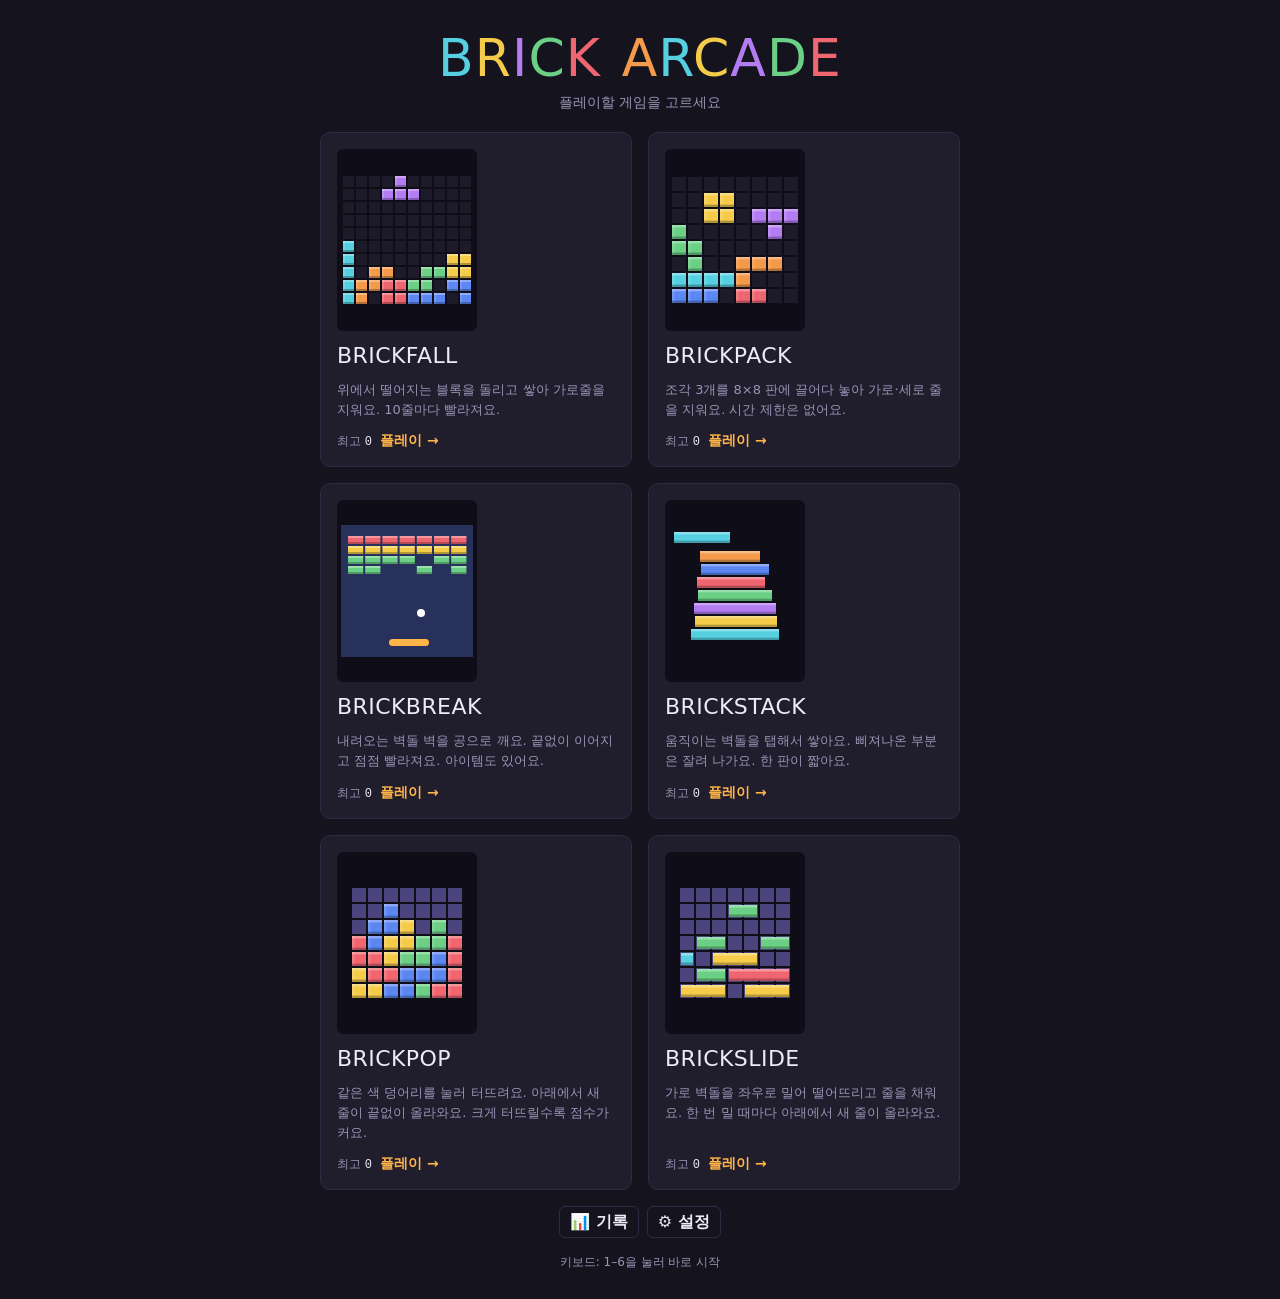
==== brick-arcade.html @ f3e22588 "Stats, record transfer, daily boards, block marks, how-to-play, resume for all games - Stats screen:" ====
<!doctype html>
<html lang="ko">
<head>
<meta charset="utf-8">
<meta name="viewport" content="width=device-width, initial-scale=1, viewport-fit=cover">
<meta name="theme-color" content="#15131e">
<title>Brick Arcade</title>
<style>
/* standalone base: what the artifact viewer used to provide */
:root{padding-top:env(safe-area-inset-top,0px);padding-bottom:env(safe-area-inset-bottom,0px)}
body{margin:0;font-size:14px;overscroll-behavior:none}
[hidden]{display:none!important}
</style>
<style>
/* Layout: an arcade cabinet with a title screen (two game cards) and one screen per game; single dark look on purpose */
:root{
  --bg:#15131e; --panel:#201d2d; --well:#0f0d17; --cell:#1d1a2a; --line:#302b44;
  --ink:#efeaf7; --muted:#9b93b5; --accent:#ffb547; --veil:rgba(15,13,23,.88);
  /* Brickpack only: a lighter dusk-violet set so the board reads clearly */
  --pack-bg:#4f4a82; --pack-well:#363162; --pack-cell:#4a437c; --pack-line:#6e67a8; --pack-muted:#d0cbea; --pack-veil:rgba(42,38,80,.9);
  /* Brickbreak & Brickstack: mid-tone blues so the play field never reads as black */
  --brk-bg:#3b4878; --brk-field:#27315c; --brk-line:#606da5; --brk-muted:#cfd5ef; --brk-veil:rgba(30,36,72,.9);
  --stk-bg:#3e4680; --stk-line:#6a72ad; --stk-muted:#d2d6ef; --stk-veil:rgba(34,38,76,.9);
  --display:"Bungee","Impact",system-ui,sans-serif;
  --body:"IBM Plex Sans KR","Apple SD Gothic Neo","Malgun Gothic",system-ui,sans-serif;
  --mono:"JetBrains Mono",ui-monospace,"Consolas",monospace;
  --ball:#ffffff; --is-light:0; --logo-shadow:none;
  color-scheme:dark;
}
/* Light skin: chosen in Settings (data-skin="light"), or "system" following the device / viewer theme */
:root[data-skin="light"],
:root[data-skin="system"][data-theme="light"]{
  --bg:#f2f0f7; --panel:#ffffff; --well:#e2deee; --cell:#d6d0e6; --line:#cdc6df;
  --ink:#211c31; --muted:#655d80; --accent:#d48806; --veil:rgba(242,240,247,.9);
  --pack-bg:#e7e3f6; --pack-well:#c8c1e4; --pack-cell:#ddd7f0; --pack-line:#b5acd6; --pack-muted:#554d74; --pack-veil:rgba(236,233,248,.92);
  --brk-bg:#dde5f6; --brk-field:#c2cfee; --brk-line:#a9b6dc; --brk-muted:#4a5680; --brk-veil:rgba(228,234,250,.92);
  --stk-bg:#dfe3f6; --stk-line:#b0b7de; --stk-muted:#4c537e; --stk-veil:rgba(230,233,250,.92);
  --ball:#2a2550; --is-light:1; --logo-shadow:0 1px 0 rgba(33,28,49,.35);
  color-scheme:light;
}
@media (prefers-color-scheme: light){
  :root[data-skin="system"]:not([data-theme="dark"]){
    --bg:#f2f0f7; --panel:#ffffff; --well:#e2deee; --cell:#d6d0e6; --line:#cdc6df;
    --ink:#211c31; --muted:#655d80; --accent:#d48806; --veil:rgba(242,240,247,.9);
    --pack-bg:#e7e3f6; --pack-well:#c8c1e4; --pack-cell:#ddd7f0; --pack-line:#b5acd6; --pack-muted:#554d74; --pack-veil:rgba(236,233,248,.92);
    --brk-bg:#dde5f6; --brk-field:#c2cfee; --brk-line:#a9b6dc; --brk-muted:#4a5680; --brk-veil:rgba(228,234,250,.92);
    --stk-bg:#dfe3f6; --stk-line:#b0b7de; --stk-muted:#4c537e; --stk-veil:rgba(230,233,250,.92);
    --ball:#2a2550; --is-light:1; --logo-shadow:0 1px 0 rgba(33,28,49,.35);
    color-scheme:light;
  }
}
html,body{height:100%}
body{background:var(--bg);color:var(--ink);font-family:var(--body);-webkit-tap-highlight-color:transparent}
.wrap{max-width:760px;margin:0 auto;padding-block:20px 28px;padding-left:max(16px,env(safe-area-inset-left,0px));padding-right:max(16px,env(safe-area-inset-right,0px))}
.screen{display:flex;flex-direction:column;align-items:center;gap:16px;width:100%}

/* logo */
.logo{margin:0;font-family:var(--display);font-weight:400;font-size:clamp(30px,8vw,52px);letter-spacing:.02em;line-height:1;text-align:center;text-wrap:balance}
.logo span:nth-child(7n+1){color:#56cfe1}.logo span:nth-child(7n+2){color:#f4cc4a}.logo span:nth-child(7n+3){color:#b47cf2}
.logo span:nth-child(7n+4){color:#6ccf86}.logo span:nth-child(7n+5){color:#ef6670}.logo span:nth-child(7n+6){color:#5c86f2}
.logo span:nth-child(7n){color:#f39b4a}
.logo .gap{display:inline-block;width:.4em}
.tag{margin:0;color:var(--muted);font-size:14px;text-align:center}

/* menu */
.menu-head{display:flex;flex-direction:column;gap:10px;padding-block:12px 4px}
.cards{display:grid;grid-template-columns:repeat(2,minmax(0,1fr));gap:16px;width:100%;max-width:640px}
.card{display:flex;flex-direction:column;gap:12px;text-align:left;background:var(--panel);border:1px solid var(--line);border-radius:10px;padding:16px;color:var(--ink);font:inherit;cursor:pointer;transition:transform .15s ease,border-color .15s ease}
.card:hover{border-color:var(--accent);transform:translateY(-3px)}
.card:focus-visible{outline:2px solid var(--accent);outline-offset:3px}
.card .art{display:flex;justify-content:center;align-items:center;background:var(--well);border-radius:6px;padding-block:16px;min-height:150px}
.card canvas{display:block;max-width:100%;height:auto}
.card h2{margin:0;font-family:var(--display);font-weight:400;font-size:22px;letter-spacing:.02em}
.card p{margin:0;color:var(--muted);font-size:13px;line-height:1.55}
.card .meta{display:flex;justify-content:space-between;align-items:baseline;gap:8px;margin-top:auto;font-size:12px;color:var(--muted)}
.card .meta b{font-family:var(--mono);font-weight:500;color:var(--ink);font-variant-numeric:tabular-nums}
.card .play{color:var(--accent);font-weight:600;font-size:14px}
.menu-foot{color:var(--muted);font-size:12px;margin:0}

/* game screens */
.bar{display:flex;align-items:center;justify-content:space-between;gap:12px;width:100%;max-width:640px}
.back{font:600 14px var(--body);color:var(--ink);background:transparent;border:1px solid var(--line);border-radius:6px;padding:8px 12px;cursor:pointer}
.back:hover{border-color:var(--muted)}
.gname{font-family:var(--display);font-size:18px;letter-spacing:.03em}
.back:focus-visible,.btn:focus-visible,.pad button:focus-visible{outline:2px solid var(--ink);outline-offset:2px}

.game{display:grid;grid-template-columns:120px auto 120px;grid-template-areas:"hold well side";gap:16px;align-items:start}
.hold{grid-area:hold;display:flex;flex-direction:column;gap:12px}
.well{grid-area:well;position:relative}
.side{grid-area:side;display:flex;flex-direction:column;gap:12px}
.panel{background:var(--panel);border:1px solid var(--line);border-radius:6px;padding:10px;display:flex;flex-direction:column;gap:8px}
.label{font-size:11px;font-weight:600;letter-spacing:.12em;text-transform:uppercase;color:var(--muted)}
.mini{display:block;width:100%;height:auto}
.stat{display:flex;flex-direction:column;gap:2px}
.stat b{font-family:var(--mono);font-weight:500;font-size:20px;font-variant-numeric:tabular-nums;color:var(--ink)}
.stat.score b{color:var(--accent)}
.keys{font-size:12px;color:var(--muted);display:grid;grid-template-columns:auto 1fr;gap:4px 8px;margin:0}
.keys dt{font-family:var(--mono);color:var(--ink);font-size:11px}
.keys dd{margin:0}

#board{display:block;width:min(calc(72vh / 2),320px);aspect-ratio:1/2;height:auto;background:var(--well);border:2px solid var(--line);border-radius:4px}
.overlay{position:absolute;inset:2px;display:flex;flex-direction:column;align-items:center;justify-content:center;gap:12px;text-align:center;background:var(--veil);border-radius:6px;padding:16px}
.overlay h2{margin:0;font-family:var(--display);font-weight:400;font-size:26px;color:var(--ink)}
.overlay p{margin:0;color:var(--muted);font-size:13px;line-height:1.5}
.overlay .big{font-family:var(--mono);font-size:28px;color:var(--accent)}
.overlay .row{display:flex;gap:8px;flex-wrap:wrap;justify-content:center}
.btn{font:600 15px var(--body);color:#1b1608;background:var(--accent);border:0;border-radius:6px;padding:10px 22px;cursor:pointer}
.btn.ghost{background:transparent;color:var(--ink);border:1px solid var(--line)}

.pad{display:none;grid-template-columns:repeat(4,1fr);gap:8px;width:100%;max-width:420px;touch-action:none;user-select:none;-webkit-user-select:none}
.pad button{font:600 15px var(--body);color:var(--ink);background:var(--panel);border:1px solid var(--line);border-radius:8px;height:54px;cursor:pointer;touch-action:none}
.pad button.go{background:var(--accent);color:#1b1608;border-color:transparent}
.pad button:active{filter:brightness(1.35)}

/* brickpack */
body.pack,body.pop,body.sld{--bg:var(--pack-bg);--line:var(--pack-line);--muted:var(--pack-muted);--veil:var(--pack-veil)}
.pstats{display:flex;gap:28px;justify-content:center;align-items:flex-end}
.pstats .stat{align-items:center}
.combo{font-family:var(--display);font-size:15px;color:var(--accent);min-width:7ch;text-align:center}
.pwell{position:relative}
#packCv{display:block;width:min(100%,420px,calc((100vh - 190px) * 360 / 510));aspect-ratio:360/510;height:auto;touch-action:none;user-select:none;-webkit-user-select:none;cursor:grab}
.hint{margin:0;color:var(--muted);font-size:12px;text-align:center}

/* brickbreak & brickstack */
body.brk{--bg:var(--brk-bg);--line:var(--brk-line);--muted:var(--brk-muted);--veil:var(--brk-veil)}
body.stk{--bg:var(--stk-bg);--line:var(--stk-line);--muted:var(--stk-muted);--veil:var(--stk-veil)}
.hud{display:flex;gap:24px;justify-content:center;align-items:flex-end;flex-wrap:wrap}
.hud .stat{align-items:center}
.hud .lives{color:#ef6670;letter-spacing:.1em}
.field{position:relative}
#brkCv,#stkCv{display:block;width:min(100%,400px,calc((100vh - 190px) * 360 / 540));aspect-ratio:360/540;height:auto;border-radius:8px;touch-action:none;user-select:none;-webkit-user-select:none}
#brkCv{cursor:none}
#stkCv{cursor:pointer}

/* brickpop & brickslide */
#popCv{display:block;width:min(100%,420px,calc((100vh - 220px) * 360 / 440));aspect-ratio:360/440;height:auto;touch-action:none;user-select:none;-webkit-user-select:none;cursor:pointer}
#sldCv{display:block;width:min(100%,400px,calc((100vh - 200px) * 360 / 480));aspect-ratio:360/480;height:auto;touch-action:none;user-select:none;-webkit-user-select:none;cursor:grab}
.preview{font-family:var(--mono);font-size:14px;color:var(--accent);min-width:9ch;text-align:center}
.tools{display:flex;gap:8px;justify-content:center}

/* settings */
.logo{text-shadow:var(--logo-shadow)}
.bar-r{display:flex;align-items:center;gap:10px}
.gear{font:600 16px var(--body);line-height:1;color:var(--ink);background:transparent;border:1px solid var(--line);border-radius:6px;padding:7px 10px;cursor:pointer}
.gear:hover{border-color:var(--muted)}
.gear:focus-visible{outline:2px solid var(--ink);outline-offset:2px}
.menu-tools{display:flex;justify-content:center}
.sheet{position:fixed;inset:0;z-index:50;display:flex;align-items:center;justify-content:center;background:var(--veil);padding-block:max(16px,env(safe-area-inset-top,0px)) max(16px,env(safe-area-inset-bottom,0px));padding-left:max(16px,env(safe-area-inset-left,0px));padding-right:max(16px,env(safe-area-inset-right,0px))}
.sheet-card{background:var(--panel);color:var(--ink);border:1px solid var(--line);border-radius:12px;padding:20px;width:min(100%,360px);display:flex;flex-direction:column;gap:18px;box-shadow:0 12px 40px rgba(0,0,0,.25)}
.sheet-card h2{margin:0;font-family:var(--display);font-weight:400;font-size:22px}
.seg{border:0;margin:0;padding:0;min-width:0}
.seg legend{padding:0;margin-bottom:8px}
.seg-row{display:grid;grid-template-columns:repeat(3,1fr);gap:6px}
.seg label{position:relative;display:block}
.seg input{position:absolute;inset:0;opacity:0;margin:0;cursor:pointer}
.seg span{display:block;text-align:center;padding:10px 0;border:1px solid var(--line);border-radius:8px;font-weight:600;font-size:14px}
.seg input:checked+span{background:var(--accent);color:#1b1608;border-color:transparent}
.seg input:focus-visible+span{outline:2px solid var(--ink);outline-offset:2px}
.vol{display:flex;flex-direction:column;gap:8px}
.vol-row{display:flex;gap:12px;align-items:center}
.vol-row input{flex:1;min-width:0;accent-color:var(--accent)}
.vol-row b{font-family:var(--mono);font-weight:500;min-width:3ch;text-align:right;font-variant-numeric:tabular-nums}
.note{margin:0;color:var(--muted);font-size:12px}
.seg.two .seg-row{grid-template-columns:repeat(2,1fr)}
.sheet-card{max-height:100%;overflow:auto}
.bar-r{gap:6px}
.menu-tools{gap:8px}
.intro-list{margin:0;padding-left:20px;display:flex;flex-direction:column;gap:8px;line-height:1.5}
.stats-list{display:grid;grid-template-columns:repeat(auto-fill,minmax(250px,1fr));gap:10px;width:min(100%,820px)}
.st-card{background:var(--panel);border:1px solid var(--line);border-radius:10px;padding:14px;display:flex;flex-direction:column;gap:10px}
.st-card h3{margin:0;font-family:var(--display);font-weight:400;font-size:17px}
.st-nums{display:grid;grid-template-columns:repeat(3,1fr);gap:6px}
.st-nums span{display:flex;flex-direction:column;gap:2px;font-size:12px;color:var(--muted)}
.st-nums b{font-family:var(--mono);font-weight:500;font-size:16px;color:var(--ink);font-variant-numeric:tabular-nums}
.st-bars{display:flex;align-items:flex-end;gap:3px;height:36px}
.st-bars i{flex:1;max-width:22px;background:var(--accent);border-radius:2px 2px 0 0;min-height:2px;opacity:.85}
.st-foot{font-size:12px;color:var(--muted)}
.xfer{width:min(100%,820px);background:var(--panel);border:1px solid var(--line);border-radius:10px;padding:14px;display:flex;flex-direction:column;gap:10px}
.xfer h2{margin:0;font-family:var(--display);font-weight:400;font-size:17px}
.xfer .row{display:flex;gap:8px;align-items:center;flex-wrap:wrap}
.xfer textarea{width:100%;box-sizing:border-box;font:500 12px var(--mono);background:var(--bg);color:var(--ink);border:1px solid var(--line);border-radius:8px;padding:8px;resize:vertical;word-break:break-all}
.seg.two .note{margin-top:8px}
.seg input:disabled+span{opacity:.45}
.toast{position:fixed;left:50%;transform:translateX(-50%);bottom:max(16px,env(safe-area-inset-bottom,0px));z-index:40;display:flex;align-items:center;gap:10px;background:var(--panel);color:var(--ink);border:1px solid var(--line);border-radius:10px;padding:8px 8px 8px 14px;box-shadow:0 8px 28px rgba(0,0,0,.3);font-weight:600;font-size:14px;width:max-content;max-width:calc(100vw - 32px)}
.toast .btn{padding:8px 12px}
.toast-x{background:transparent;border:0;color:var(--muted);font-size:16px;cursor:pointer;padding:6px 8px;border-radius:6px}
.toast-x:focus-visible{outline:2px solid var(--ink)}

@media (hover:none),(pointer:coarse),(max-width:640px){ .pad{display:grid} .keys-panel{display:none} }
@media (max-width:640px){
  .game{grid-template-columns:72px auto 72px;gap:8px}
  .panel{padding:8px}
  .stat b{font-size:15px}
  #board{width:min(calc(54vh / 2),calc(100vw - 32px - 160px))}
  .overlay h2{font-size:20px}
}
@media (max-width:560px){ .cards{grid-template-columns:1fr} .card .art{min-height:0} }
@media (prefers-reduced-motion:reduce){ .card{transition:none} .card:hover{transform:none} }
</style>
</head>
<body>

<main class="wrap">

  <!-- ============ MENU ============ -->
  <section class="screen" id="scrMenu">
    <div class="menu-head">
      <h1 class="logo" aria-label="Brick Arcade"><span>B</span><span>R</span><span>I</span><span>C</span><span>K</span><i class="gap"></i><span>A</span><span>R</span><span>C</span><span>A</span><span>D</span><span>E</span></h1>
      <p class="tag">플레이할 게임을 고르세요</p>
    </div>
    <div class="cards">
      <button class="card" type="button" id="goFall">
        <div class="art"><canvas id="artFall" width="140" height="140"></canvas></div>
        <h2>BRICKFALL</h2>
        <p>위에서 떨어지는 블록을 돌리고 쌓아 가로줄을 지워요. 10줄마다 빨라져요.</p>
        <div class="meta"><span>최고 <b id="mBestFall">0</b></span><span class="play">플레이 →</span></div>
      </button>
      <button class="card" type="button" id="goPack">
        <div class="art"><canvas id="artPack" width="140" height="140"></canvas></div>
        <h2>BRICKPACK</h2>
        <p>조각 3개를 8×8 판에 끌어다 놓아 가로·세로 줄을 지워요. 시간 제한은 없어요.</p>
        <div class="meta"><span>최고 <b id="mBestPack">0</b></span><span class="play">플레이 →</span></div>
      </button>
      <button class="card" type="button" id="goBrk">
        <div class="art"><canvas id="artBrk" width="140" height="140"></canvas></div>
        <h2>BRICKBREAK</h2>
        <p>내려오는 벽돌 벽을 공으로 깨요. 끝없이 이어지고 점점 빨라져요. 아이템도 있어요.</p>
        <div class="meta"><span>최고 <b id="mBestBrk">0</b></span><span class="play">플레이 →</span></div>
      </button>
      <button class="card" type="button" id="goStk">
        <div class="art"><canvas id="artStk" width="140" height="140"></canvas></div>
        <h2>BRICKSTACK</h2>
        <p>움직이는 벽돌을 탭해서 쌓아요. 삐져나온 부분은 잘려 나가요. 한 판이 짧아요.</p>
        <div class="meta"><span>최고 <b id="mBestStk">0</b></span><span class="play">플레이 →</span></div>
      </button>
      <button class="card" type="button" id="goPop">
        <div class="art"><canvas id="artPop" width="140" height="140"></canvas></div>
        <h2>BRICKPOP</h2>
        <p>같은 색 덩어리를 눌러 터뜨려요. 아래에서 새 줄이 끝없이 올라와요. 크게 터뜨릴수록 점수가 커요.</p>
        <div class="meta"><span>최고 <b id="mBestPop">0</b></span><span class="play">플레이 →</span></div>
      </button>
      <button class="card" type="button" id="goSld">
        <div class="art"><canvas id="artSld" width="140" height="140"></canvas></div>
        <h2>BRICKSLIDE</h2>
        <p>가로 벽돌을 좌우로 밀어 떨어뜨리고 줄을 채워요. 한 번 밀 때마다 아래에서 새 줄이 올라와요.</p>
        <div class="meta"><span>최고 <b id="mBestSld">0</b></span><span class="play">플레이 →</span></div>
      </button>
    </div>
    <div class="menu-tools"><button class="gear" type="button" id="goStats">📊 기록</button><button class="gear" type="button" data-settings>⚙ 설정</button></div>
    <p class="menu-foot">키보드: 1–6을 눌러 바로 시작</p>
  </section>

  <!-- ============ BRICKFALL ============ -->
  <section class="screen" id="scrFall" hidden>
    <div class="bar"><button class="back" type="button" data-nav="menu">← 메뉴</button><span class="bar-r"><span class="gname">BRICKFALL</span><button class="gear" type="button" data-help aria-label="게임 방법">?</button><button class="gear" type="button" data-settings aria-label="설정">⚙</button></span></div>
    <div class="game">
      <div class="hold">
        <div class="panel"><span class="label">홀드</span><canvas id="holdCv" class="mini" width="96" height="64"></canvas></div>
        <div class="panel keys-panel">
          <span class="label">조작</span>
          <dl class="keys">
            <dt>← →</dt><dd>이동</dd>
            <dt>↓</dt><dd>소프트 드롭</dd>
            <dt>↑ X</dt><dd>회전 ↻</dd>
            <dt>Z</dt><dd>회전 ↺</dd>
            <dt>Space</dt><dd>하드 드롭</dd>
            <dt>C</dt><dd>홀드</dd>
            <dt>P Esc</dt><dd>일시정지</dd>
          </dl>
        </div>
      </div>
      <div class="well">
        <canvas id="board" width="320" height="640" aria-label="Brickfall 게임 보드"></canvas>
        <div class="overlay" id="overlay">
          <h2 id="ovTitle">BRICKFALL</h2>
          <p id="ovText"></p>
          <div class="big" id="ovScore" hidden></div>
          <button class="btn" id="ovBtn" type="button">시작</button>
        </div>
      </div>
      <div class="side">
        <div class="panel"><span class="label">다음</span><canvas id="nextCv" class="mini" width="96" height="192"></canvas></div>
        <div class="panel">
          <div class="stat score"><span class="label">점수</span><b id="sScore">0</b></div>
          <div class="stat"><span class="label">줄</span><b id="sLines">0</b></div>
          <div class="stat"><span class="label">레벨</span><b id="sLevel">1</b></div>
          <div class="stat"><span class="label">최고</span><b id="sBest">0</b></div>
        </div>
      </div>
    </div>
    <div class="pad" id="pad">
      <button type="button" data-act="hold">홀드</button>
      <button type="button" data-act="ccw" aria-label="반시계 회전">↺</button>
      <button type="button" data-act="cw" aria-label="시계 회전">↻</button>
      <button type="button" data-act="pause" aria-label="일시정지">Ⅱ</button>
      <button type="button" data-act="left" aria-label="왼쪽">←</button>
      <button type="button" data-act="down" aria-label="아래">↓</button>
      <button type="button" data-act="right" aria-label="오른쪽">→</button>
      <button type="button" data-act="drop" class="go">드롭</button>
    </div>
  </section>

  <!-- ============ BRICKPACK ============ -->
  <section class="screen" id="scrPack" hidden>
    <div class="bar"><button class="back" type="button" data-nav="menu">← 메뉴</button><span class="bar-r"><span class="gname">BRICKPACK</span><button class="gear" type="button" data-help aria-label="게임 방법">?</button><button class="gear" type="button" data-settings aria-label="설정">⚙</button></span></div>
    <div class="pstats">
      <div class="stat score"><span class="label">점수</span><b id="pScore">0</b></div>
      <div class="combo" id="pCombo" aria-live="polite"></div>
      <div class="stat"><span class="label">최고</span><b id="pBest">0</b></div>
    </div>
    <div class="pwell">
      <canvas id="packCv" width="360" height="510" aria-label="Brickpack 게임 보드"></canvas>
      <div class="overlay" id="pOverlay" hidden>
        <h2>게임 오버</h2>
        <p id="pOvText">더 이상 놓을 자리가 없어요.</p>
        <div class="big" id="pOvScore">0</div>
        <div class="row">
          <button class="btn" id="pRestart" type="button">다시 시작</button>
          <button class="btn ghost" type="button" data-nav="menu">메뉴</button>
        </div>
      </div>
    </div>
    <div class="tools"><button class="back" type="button" id="pNew">새 판</button><button class="back" type="button" id="pDaily">오늘의 판</button></div>
    <p class="hint">아래 조각을 끌어서 판 위에 놓으세요. 놓을 수 없는 조각은 흐리게 보여요. 오늘의 판은 하루 동안 모두에게 같은 조각이 나와요.</p>
  </section>

  <!-- ============ BRICKBREAK ============ -->
  <section class="screen" id="scrBrk" hidden>
    <div class="bar"><button class="back" type="button" data-nav="menu">← 메뉴</button><span class="bar-r"><span class="gname">BRICKBREAK</span><button class="gear" type="button" data-help aria-label="게임 방법">?</button><button class="gear" type="button" data-settings aria-label="설정">⚙</button></span></div>
    <div class="hud">
      <div class="stat score"><span class="label">점수</span><b id="bScore">0</b></div>
      <div class="stat"><span class="label">레벨</span><b id="bStage">1</b></div>
      <div class="stat"><span class="label">목숨</span><b id="bLives" class="lives">♥♥♥</b></div>
      <div class="stat"><span class="label">최고</span><b id="bBest">0</b></div>
    </div>
    <div class="field">
      <canvas id="brkCv" width="360" height="540" aria-label="Brickbreak 게임 화면"></canvas>
      <div class="overlay" id="bOverlay">
        <h2 id="bOvTitle">BRICKBREAK</h2>
        <p id="bOvText"></p>
        <div class="big" id="bOvScore" hidden></div>
        <button class="btn" id="bOvBtn" type="button">시작</button>
      </div>
    </div>
    <p class="hint">← → 키, 마우스, 또는 화면을 끌어서 패들을 움직여요. 탭 또는 Space로 공을 발사해요. P·Esc 일시정지.</p>
  </section>

  <!-- ============ BRICKSTACK ============ -->
  <section class="screen" id="scrStk" hidden>
    <div class="bar"><button class="back" type="button" data-nav="menu">← 메뉴</button><span class="bar-r"><span class="gname">BRICKSTACK</span><button class="gear" type="button" data-help aria-label="게임 방법">?</button><button class="gear" type="button" data-settings aria-label="설정">⚙</button></span></div>
    <div class="hud">
      <div class="stat score"><span class="label">높이</span><b id="tScore">0</b></div>
      <div class="stat"><span class="label">최고</span><b id="tBest">0</b></div>
    </div>
    <div class="field">
      <canvas id="stkCv" width="360" height="540" aria-label="Brickstack 게임 화면"></canvas>
      <div class="overlay" id="tOverlay" hidden>
        <h2>게임 오버</h2>
        <p id="tOvText"></p>
        <div class="big" id="tOvScore">0</div>
        <div class="row">
          <button class="btn" id="tRestart" type="button">다시 시작</button>
          <button class="btn ghost" type="button" data-nav="menu">메뉴</button>
        </div>
      </div>
    </div>
    <p class="hint">화면을 탭하거나 Space를 눌러 벽돌을 떨어뜨려요. 딱 맞추면 퍼펙트!</p>
  </section>

  <!-- ============ BRICKPOP ============ -->
  <section class="screen" id="scrPop" hidden>
    <div class="bar"><button class="back" type="button" data-nav="menu">← 메뉴</button><span class="bar-r"><span class="gname">BRICKPOP</span><button class="gear" type="button" data-help aria-label="게임 방법">?</button><button class="gear" type="button" data-settings aria-label="설정">⚙</button></span></div>
    <div class="hud">
      <div class="stat score"><span class="label">점수</span><b id="oScore">0</b></div>
      <div class="stat"><span class="label">레벨</span><b id="oLevel">1</b></div>
      <div class="stat"><span class="label">다음 줄까지</span><b id="oNext">4번</b></div>
      <div class="preview" id="oPreview" aria-live="polite"></div>
      <div class="stat"><span class="label">최고</span><b id="oBest">0</b></div>
    </div>
    <div class="pwell">
      <canvas id="popCv" width="360" height="440" aria-label="Brickpop 게임 보드"></canvas>
      <div class="overlay" id="oOverlay" hidden>
        <h2 id="oOvTitle">게임 오버</h2>
        <p id="oOvText"></p>
        <div class="big" id="oOvScore">0</div>
        <div class="row">
          <button class="btn" id="oRestart" type="button">다시 시작</button>
          <button class="btn ghost" type="button" data-nav="menu">메뉴</button>
        </div>
      </div>
    </div>
    <div class="tools"><button class="back" type="button" id="oNew">새 판</button><button class="back" type="button" id="oDaily">오늘의 판</button></div>
    <p class="hint">같은 색이 2개 이상 붙은 덩어리를 누르면 터져요. n개면 (n−2)²점. 몇 번 터뜨릴 때마다 아래에서 새 줄이 올라오고(판 아래 줄이 다음 줄), 벽돌이 맨 위를 넘으면 끝나요. 판을 비우면 보너스 1,000점.</p>
  </section>

  <!-- ============ BRICKSLIDE ============ -->
  <section class="screen" id="scrSld" hidden>
    <div class="bar"><button class="back" type="button" data-nav="menu">← 메뉴</button><span class="bar-r"><span class="gname">BRICKSLIDE</span><button class="gear" type="button" data-help aria-label="게임 방법">?</button><button class="gear" type="button" data-settings aria-label="설정">⚙</button></span></div>
    <div class="hud">
      <div class="stat score"><span class="label">점수</span><b id="lScore">0</b></div>
      <div class="stat"><span class="label">지운 줄</span><b id="lLines">0</b></div>
      <div class="stat"><span class="label">최고</span><b id="lBest">0</b></div>
    </div>
    <div class="pwell">
      <canvas id="sldCv" width="360" height="480" aria-label="Brickslide 게임 보드"></canvas>
      <div class="overlay" id="lOverlay" hidden>
        <h2>게임 오버</h2>
        <p id="lOvText"></p>
        <div class="big" id="lOvScore">0</div>
        <div class="row">
          <button class="btn" id="lRestart" type="button">다시 시작</button>
          <button class="btn ghost" type="button" data-nav="menu">메뉴</button>
        </div>
      </div>
    </div>
    <p class="hint">벽돌을 좌우로 끌어서 옮기면 떨어져서 줄을 채워요. 꽉 찬 줄은 지워지고, 한 번 옮길 때마다 아래에서 새 줄이 올라와요.</p>
  </section>

  <!-- ============ STATS ============ -->
  <section class="screen" id="scrStats" hidden>
    <div class="bar"><button class="back" type="button" data-nav="menu">← 메뉴</button><span class="bar-r"><span class="gname">기록</span></span></div>
    <div class="stats-list" id="statsList"></div>
    <div class="xfer">
      <h2>기록 옮기기</h2>
      <p class="note">최고 기록, 통계, 하던 게임, 설정을 코드 하나로 옮겨요. 다른 휴대폰이나 브라우저에서 불러오기에 붙여 넣으세요.</p>
      <div class="row"><button class="btn" type="button" id="xExport">내보내기</button><button class="btn ghost" type="button" id="xImportOpen">불러오기</button></div>
      <div id="xOut" hidden>
        <textarea id="xCode" readonly rows="4" aria-label="기록 코드"></textarea>
        <div class="row"><button class="btn" type="button" id="xCopy">복사</button><span class="note" id="xMsg" aria-live="polite"></span></div>
      </div>
      <div id="xIn" hidden>
        <textarea id="xPaste" rows="4" placeholder="여기에 코드를 붙여 넣으세요" aria-label="불러올 기록 코드"></textarea>
        <div class="row"><button class="btn" type="button" id="xImport">이 코드로 덮어쓰기</button><span class="note" id="xInMsg" aria-live="polite"></span></div>
      </div>
    </div>
  </section>

  <!-- ============ HOW TO PLAY (first visit, or the ? button) ============ -->
  <div class="sheet" id="intro" hidden role="dialog" aria-modal="true" aria-labelledby="introTitle">
    <div class="sheet-card">
      <h2 id="introTitle"></h2>
      <ul class="intro-list" id="introList"></ul>
      <button class="btn" id="introGo" type="button">시작하기</button>
    </div>
  </div>

  <!-- ============ UPDATE NOTICE (installed app only) ============ -->
  <div class="toast" id="updToast" hidden role="status">
    <span>새 버전이 있어요</span>
    <button class="btn" id="updBtn" type="button">새로고침</button>
    <button class="toast-x" id="updLater" type="button" aria-label="나중에">✕</button>
  </div>

  <!-- ============ SETTINGS ============ -->
  <div class="sheet" id="settings" hidden role="dialog" aria-modal="true" aria-labelledby="setTitle">
    <div class="sheet-card">
      <h2 id="setTitle">설정</h2>
      <fieldset class="seg">
        <legend class="label">화면 테마</legend>
        <div class="seg-row">
          <label><input type="radio" name="skin" value="dark" id="skinDark"><span>다크</span></label>
          <label><input type="radio" name="skin" value="light" id="skinLight"><span>라이트</span></label>
          <label><input type="radio" name="skin" value="system" id="skinSystem"><span>시스템</span></label>
        </div>
      </fieldset>
      <div class="vol">
        <label class="label" for="volRange">효과음 음량</label>
        <div class="vol-row"><input type="range" id="volRange" min="0" max="100" step="5" value="70"><b id="volVal">70</b></div>
        <p class="note">0으로 두면 소리가 꺼져요. 시스템은 기기 설정을 따라가요.</p>
      </div>
      <fieldset class="seg two" id="vibeSet">
        <legend class="label">진동</legend>
        <div class="seg-row">
          <label><input type="radio" name="vibe" value="on" id="vibeOn"><span>켜기</span></label>
          <label><input type="radio" name="vibe" value="off" id="vibeOff"><span>끄기</span></label>
        </div>
        <p class="note" id="vibeNote">줄을 지우거나 게임이 끝날 때 짧게 진동해요.</p>
      </fieldset>
      <fieldset class="seg two">
        <legend class="label">블록 무늬</legend>
        <div class="seg-row">
          <label><input type="radio" name="marks" value="on" id="marksOn"><span>켜기</span></label>
          <label><input type="radio" name="marks" value="off" id="marksOff"><span>끄기</span></label>
        </div>
        <p class="note">색마다 다른 무늬(● ▲ ■ ◆)를 그려서 색을 구분하기 쉽게 해요.</p>
      </fieldset>
      <button class="btn" id="closeSettings" type="button">닫기</button>
    </div>
  </div>
</main>

<script>
(() => {
// ================= shared =================
const $ = id => document.getElementById(id);
const COLORS = { I:'#56cfe1', O:'#f4cc4a', T:'#b47cf2', S:'#6ccf86', Z:'#ef6670', J:'#5c86f2', L:'#f39b4a' };
const PALETTE = Object.values(COLORS);
const css = getComputedStyle(document.documentElement);
const tok = (n, d) => css.getPropertyValue(n).trim() || d;
let WELL = tok('--well', '#0f0d17'), GRID = tok('--line', '#302b44'), EMPTY = tok('--cell', '#1d1a2a');
let PWELL = tok('--pack-well', '#363162'), PEMPTY = tok('--pack-cell', '#4a437c');
const fmt = n => n.toLocaleString('ko-KR');
const load = k => { try { return parseInt(localStorage.getItem(k) || '0', 10) || 0; } catch (e) { return 0; } };
const save = (k, v) => { try { localStorage.setItem(k, String(v)); } catch (e) {} };
// games in progress (Brickpack, Brickpop, Brickslide) are kept here so closing the app doesn't lose them
const loadJSON = k => { try { return JSON.parse(localStorage.getItem(k) || 'null'); } catch (e) { return null; } };
const saveJSON = (k, v) => { try { localStorage.setItem(k, JSON.stringify(v)); } catch (e) {} };
const dropKey = k => { try { localStorage.removeItem(k); } catch (e) {} };
// local date as YYYY-MM-DD (for the daily board and the stats screen)
const today = (d = new Date()) => `${d.getFullYear()}-${String(d.getMonth() + 1).padStart(2, '0')}-${String(d.getDate()).padStart(2, '0')}`;
// seeded random for the daily board: the state lives in o.rs so it can be saved and resumed
function seedOf(str) { let h = 2166136261; for (const ch of str) h = Math.imul(h ^ ch.charCodeAt(0), 16777619); return h | 0; }
function rngNext(o) {
  o.rs = (o.rs + 0x6D2B79F5) | 0;
  let t = o.rs; t = Math.imul(t ^ (t >>> 15), t | 1); t ^= t + Math.imul(t ^ (t >>> 7), t | 61);
  return ((t ^ (t >>> 14)) >>> 0) / 4294967296;
}

// colour-blind help: a small shape on each block colour (Settings → 블록 무늬)
let MARKS = false;
const MARK_OF = { '#ef6670': 'circle', '#f4cc4a': 'tri', '#5c86f2': 'square', '#6ccf86': 'diamond', '#b47cf2': 'plus', '#56cfe1': 'ring', '#f39b4a': 'x' };
function drawMark(c, x, y, s, color) {
  const kind = MARK_OF[color]; if (!kind || s < 14) return;
  const cx = x + s / 2, cy = y + s / 2, r = s * .19;
  c.fillStyle = 'rgba(20,16,36,.42)'; c.strokeStyle = 'rgba(20,16,36,.42)'; c.lineWidth = Math.max(2, s * .08);
  c.beginPath();
  if (kind === 'circle') { c.arc(cx, cy, r, 0, Math.PI * 2); c.fill(); }
  else if (kind === 'ring') { c.arc(cx, cy, r * .85, 0, Math.PI * 2); c.stroke(); }
  else if (kind === 'square') { c.fillRect(cx - r * .9, cy - r * .9, r * 1.8, r * 1.8); }
  else if (kind === 'tri') { c.moveTo(cx, cy - r * 1.1); c.lineTo(cx + r * 1.1, cy + r * .85); c.lineTo(cx - r * 1.1, cy + r * .85); c.closePath(); c.fill(); }
  else if (kind === 'diamond') { c.moveTo(cx, cy - r * 1.2); c.lineTo(cx + r, cy); c.lineTo(cx, cy + r * 1.2); c.lineTo(cx - r, cy); c.closePath(); c.fill(); }
  else if (kind === 'plus') { c.moveTo(cx - r, cy); c.lineTo(cx + r, cy); c.moveTo(cx, cy - r); c.lineTo(cx, cy + r); c.stroke(); }
  else if (kind === 'x') { c.moveTo(cx - r * .8, cy - r * .8); c.lineTo(cx + r * .8, cy + r * .8); c.moveTo(cx + r * .8, cy - r * .8); c.lineTo(cx - r * .8, cy + r * .8); c.stroke(); }
}

function setupHiDPI(c, w, h, x) {
  const d = Math.min(window.devicePixelRatio || 1, 3);
  c.width = w * d; c.height = h * d; x.setTransform(d, 0, 0, d, 0, 0);
}
function block(c, x, y, s, color, alpha = 1) {
  if (s <= 0) return;
  c.globalAlpha = alpha;
  c.fillStyle = color; c.fillRect(x + 1, y + 1, s - 2, s - 2);
  const e = Math.max(2, s * .15);
  c.fillStyle = 'rgba(255,255,255,.30)'; c.fillRect(x + 1, y + 1, s - 2, e);
  c.fillStyle = 'rgba(255,255,255,.14)'; c.fillRect(x + 1, y + 1, e, s - 2);
  c.fillStyle = 'rgba(0,0,0,.28)'; c.fillRect(x + 1, y + s - 1 - e, s - 2, e);
  if (MARKS) drawMark(c, x, y, s, color);
  c.globalAlpha = 1;
}
function rrect(c, x, y, w, h, r) {
  c.beginPath(); if (c.roundRect) c.roundRect(x, y, w, h, r); else c.rect(x, y, w, h); c.fill();
}

// ================= navigation =================
const screens = { menu: $('scrMenu'), fall: $('scrFall'), pack: $('scrPack'), brk: $('scrBrk'), stk: $('scrStk'), pop: $('scrPop'), sld: $('scrSld'), stats: $('scrStats') };
let current = 'menu';
function show(name, fromHash) {
  if (!screens[name]) name = 'menu';
  if (current === 'fall' && name !== 'fall' && S.mode === 'play') togglePause();
  if (current === 'brk' && name !== 'brk' && B.mode === 'play') brkPause();
  if (current === 'stk' && name !== 'stk') stkPause();
  for (const k in screens) screens[k].hidden = k !== name;
  current = name;
  document.body.classList.toggle('pack', name === 'pack');
  document.body.classList.toggle('brk', name === 'brk');
  document.body.classList.toggle('stk', name === 'stk');
  document.body.classList.toggle('pop', name === 'pop');
  document.body.classList.toggle('sld', name === 'sld');
  if (name === 'menu') refreshMenu();
  if (name === 'stats') renderStats();
  maybeIntro(name);
  if (!fromHash && location.hash.slice(1) !== name) location.hash = name;
  window.scrollTo(0, 0);
}
addEventListener('hashchange', () => show(location.hash.slice(1), true));
document.querySelectorAll('[data-nav]').forEach(b => b.addEventListener('click', () => show(b.dataset.nav)));
$('goFall').addEventListener('click', () => show('fall'));
$('goPack').addEventListener('click', () => show('pack'));
$('goBrk').addEventListener('click', () => show('brk'));
$('goStk').addEventListener('click', () => show('stk'));
$('goPop').addEventListener('click', () => show('pop'));
$('goSld').addEventListener('click', () => show('sld'));

function refreshMenu() {
  $('mBestFall').textContent = fmt(best);
  $('mBestPack').textContent = fmt(pBest);
  $('mBestBrk').textContent = fmt(bBest);
  $('mBestStk').textContent = fmt(tBest);
  $('mBestPop').textContent = fmt(oBest);
  $('mBestSld').textContent = fmt(lBest);
}
function drawArt(id, rows, cell) {
  const c = $(id), x = c.getContext('2d');
  setupHiDPI(c, 140, 140, x);
  const w = rows[0].length * cell, h = rows.length * cell, ox = (140 - w) / 2, oy = (140 - h) / 2;
  rows.forEach((row, r) => [...row].forEach((ch, cc) => {
    const px = ox + cc * cell, py = oy + r * cell;
    if (ch === '.') { x.fillStyle = EMPTY; x.fillRect(px + 1, py + 1, cell - 2, cell - 2); }
    else block(x, px, py, cell, COLORS[ch]);
  }));
}
function artFP() {
drawArt('artFall', [
  '....T.....', '...TTT....', '..........', '..........', '..........',
  'I.........', 'I.......OO', 'I.LL..SSOO', 'ILLZZSS.JJ', 'IL.ZZJJJ.J'
], 13);
drawArt('artPack', [
  '........', '..OO....', '..OO.TTT', 'S.....T.', 'SS......', '.S..LLL.', 'IIIIL...', 'JJJ.ZZ..'
], 16);
}
artFP();

// ================= BRICKFALL =================
const COLS = 10, ROWS = 20, CELL = 32;
const SHAPES = {
  I: [[0,0,0,0],[1,1,1,1],[0,0,0,0],[0,0,0,0]],
  J: [[1,0,0],[1,1,1],[0,0,0]],
  L: [[0,0,1],[1,1,1],[0,0,0]],
  O: [[1,1],[1,1]],
  S: [[0,1,1],[1,1,0],[0,0,0]],
  T: [[0,1,0],[1,1,1],[0,0,0]],
  Z: [[1,1,0],[0,1,1],[0,0,0]],
};
const KICKS = [[0,0],[-1,0],[1,0],[0,-1],[-2,0],[2,0],[-1,-1],[1,-1]];
const LINE_PTS = [0,100,300,500,800];
const DAS = 160, ARR = 45, SOFT = 40, LOCK = 500, CLEAR_MS = 240;

const cv = $('board'), ctx = cv.getContext('2d');
const holdCv = $('holdCv'), hctx = holdCv.getContext('2d');
const nextCv = $('nextCv'), nctx = nextCv.getContext('2d');
setupHiDPI(cv, COLS*CELL, ROWS*CELL, ctx);
setupHiDPI(holdCv, 96, 64, hctx);
setupHiDPI(nextCv, 96, 192, nctx);

let best = load('brickfall-best');
let S;
function fresh() {
  return { board: Array.from({length: ROWS}, () => Array(COLS).fill(null)),
    queue: [], cur: null, hold: null, canHold: true, score: 0, lines: 0, level: 1,
    mode: 'ready', dropAcc: 0, lockT: 0, lockResets: 0, clearing: null, clearT: 0 };
}
const rotM = (m, dir) => {
  const n = m.length, out = m.map(r => r.slice());
  for (let r = 0; r < n; r++) for (let c = 0; c < n; c++)
    if (dir > 0) out[c][n-1-r] = m[r][c]; else out[n-1-c][r] = m[r][c];
  return out;
};
function collide(m, x, y) {
  for (let r = 0; r < m.length; r++) for (let c = 0; c < m.length; c++) {
    if (!m[r][c]) continue;
    const nx = x + c, ny = y + r;
    if (nx < 0 || nx >= COLS || ny >= ROWS) return true;
    if (ny >= 0 && S.board[ny][nx]) return true;
  }
  return false;
}
function refill() {
  const b = Object.keys(SHAPES);
  for (let i = b.length - 1; i > 0; i--) { const j = Math.floor(Math.random() * (i + 1)); [b[i], b[j]] = [b[j], b[i]]; }
  S.queue.push(...b);
}
function nextType() { while (S.queue.length < 8) refill(); return S.queue.shift(); }
function spawn(type) {
  const m = SHAPES[type].map(r => r.slice());
  S.cur = { type, m, x: Math.floor((COLS - m.length) / 2), y: type === 'I' ? -1 : 0 };
  S.lockT = 0; S.lockResets = 0; S.dropAcc = 0;
  if (collide(S.cur.m, S.cur.x, S.cur.y)) gameOver();
}
const grounded = () => S.cur && collide(S.cur.m, S.cur.x, S.cur.y + 1);
function touched() { if (grounded() && S.lockResets < 15) { S.lockT = 0; S.lockResets++; } }
function move(dx) {
  if (!S.cur || collide(S.cur.m, S.cur.x + dx, S.cur.y)) return false;
  S.cur.x += dx; touched(); sfx('move'); return true;
}
function rotate(dir) {
  if (!S.cur || S.cur.type === 'O') return;
  const m = rotM(S.cur.m, dir);
  for (const [kx, ky] of KICKS) {
    if (!collide(m, S.cur.x + kx, S.cur.y + ky)) { S.cur.m = m; S.cur.x += kx; S.cur.y += ky; touched(); sfx('rotate'); return; }
  }
}
function softDrop() {
  if (!S.cur) return;
  if (!collide(S.cur.m, S.cur.x, S.cur.y + 1)) { S.cur.y++; S.score += 1; S.dropAcc = 0; }
}
function hardDrop() {
  if (!S.cur) return;
  let d = 0;
  while (!collide(S.cur.m, S.cur.x, S.cur.y + 1)) { S.cur.y++; d++; }
  S.score += d * 2; sfx('drop'); lock();
}
function holdPiece() {
  if (!S.cur || !S.canHold) return;
  const t = S.cur.type;
  if (S.hold) { const h = S.hold; S.hold = t; spawn(h); } else { S.hold = t; spawn(nextType()); }
  S.canHold = false; sfx('hold');
}
function lock() {
  const { m, x, y, type } = S.cur;
  let above = false;
  for (let r = 0; r < m.length; r++) for (let c = 0; c < m.length; c++) {
    if (!m[r][c]) continue;
    if (y + r < 0) { above = true; continue; }
    S.board[y + r][x + c] = type;
  }
  S.cur = null;
  if (above) { gameOver(); return; }
  const full = [];
  for (let r = 0; r < ROWS; r++) if (S.board[r].every(Boolean)) full.push(r);
  if (full.length) { S.clearing = full; S.clearT = 0; sfx('clear', full.length); }
  else { sfx('lock'); spawn(nextType()); S.canHold = true; }
  fallSave();
}
function finishClear() {
  const n = S.clearing.length;
  S.board = S.board.filter((_, r) => !S.clearing.includes(r));
  while (S.board.length < ROWS) S.board.unshift(Array(COLS).fill(null));
  S.score += LINE_PTS[n] * S.level;
  S.lines += n;
  S.level = Math.floor(S.lines / 10) + 1;
  S.clearing = null;
  spawn(nextType()); S.canHold = true;
  fallSave();
}
const gravityMs = lv => Math.max(8, Math.pow(Math.max(0.8 - (lv - 1) * 0.007, 0.05), lv - 1) * 1000);

function start() { S = fresh(); S.mode = 'play'; spawn(nextType()); showOverlay(); fallSave(); }
// the game in progress is saved on every lock and pause, and comes back paused
const FALL_SAVE = 'brickfall-save';
function fallSave() {
  if (S.mode !== 'play' && S.mode !== 'pause') { dropKey(FALL_SAVE); return; }
  saveJSON(FALL_SAVE, Object.assign({}, S, { mode: 'pause', clearing: null }));
}
function fallResume() {
  const s = loadJSON(FALL_SAVE);
  if (!s || !Array.isArray(s.board) || s.board.length !== ROWS || !Array.isArray(s.queue)) return false;
  S = Object.assign(fresh(), s, { mode: 'pause', clearing: null });
  if (!S.cur) spawn(nextType());
  return true;
}
function gameOver() {
  S.mode = 'over'; S.cur = null; sfx('over'); dropKey(FALL_SAVE); recordGame('fall', S.score);
  if (S.score > best) { best = S.score; save('brickfall-best', best); }
  showOverlay();
}
function togglePause() {
  if (S.mode === 'play') S.mode = 'pause';
  else if (S.mode === 'pause') S.mode = 'play';
  releaseAll(); showOverlay(); fallSave();
}

const ov = $('overlay'), ovTitle = $('ovTitle'), ovText = $('ovText'), ovScore = $('ovScore'), ovBtn = $('ovBtn');
function showOverlay() {
  if (S.mode === 'play') { ov.hidden = true; return; }
  ov.hidden = false; ovScore.hidden = true;
  if (S.mode === 'ready') {
    ovTitle.textContent = 'BRICKFALL';
    ovText.innerHTML = '줄을 채우면 사라집니다.<br>10줄마다 레벨이 오르고 빨라집니다.';
    ovBtn.textContent = '시작';
  } else if (S.mode === 'pause') {
    ovTitle.textContent = '일시정지';
    ovText.textContent = 'P 또는 Esc로 계속합니다.';
    ovBtn.textContent = '계속';
  } else {
    ovTitle.textContent = '게임 오버';
    ovText.textContent = S.score >= best && S.score > 0 ? '새 최고 기록입니다.' : `레벨 ${S.level} · ${S.lines}줄`;
    ovScore.hidden = false; ovScore.textContent = fmt(S.score);
    ovBtn.textContent = '다시 시작';
  }
}
ovBtn.addEventListener('click', () => { if (S.mode === 'pause') togglePause(); else start(); });

const shown = {};
function setText(id, v) { if (shown[id] !== v) { shown[id] = v; $(id).textContent = typeof v === 'number' ? fmt(v) : v; } }
function updateStats() {
  setText('sScore', S.score); setText('sLines', S.lines); setText('sLevel', S.level); setText('sBest', Math.max(best, S.score));
}

const held = { left: false, right: false, down: false };
let dasDir = 0, dasT = 0, arrT = 0, softT = 0;
function releaseAll() { held.left = held.right = held.down = false; dasDir = 0; }
function press(act) {
  if (S.mode === 'ready' || S.mode === 'over') { if (act === 'drop' || act === 'start') start(); return; }
  if (act === 'pause') { togglePause(); return; }
  if (S.mode !== 'play' || !S.cur) {
    if (act === 'left' || act === 'right' || act === 'down') held[act] = true;
    if (act === 'left' || act === 'right') { dasDir = act === 'left' ? -1 : 1; dasT = arrT = 0; }
    return;
  }
  switch (act) {
    case 'left': case 'right':
      held[act] = true; dasDir = act === 'left' ? -1 : 1; dasT = arrT = 0; move(dasDir); break;
    case 'down': held.down = true; softT = 0; softDrop(); break;
    case 'cw': rotate(1); break;
    case 'ccw': rotate(-1); break;
    case 'drop': hardDrop(); break;
    case 'hold': holdPiece(); break;
  }
}
function release(act) {
  if (act === 'left' || act === 'right') {
    held[act] = false;
    const want = held.left ? -1 : held.right ? 1 : 0;
    if (want !== dasDir) { dasDir = want; dasT = arrT = 0; }
  } else if (act === 'down') held.down = false;
}
const KEYMAP = { ArrowLeft:'left', ArrowRight:'right', ArrowDown:'down', ArrowUp:'cw', KeyX:'cw', KeyZ:'ccw',
  Space:'drop', KeyC:'hold', ShiftLeft:'hold', ShiftRight:'hold', KeyP:'pause', Escape:'pause', Enter:'start' };
addEventListener('keydown', e => {
  if (current === 'menu') {
    if (e.key === '1') show('fall'); else if (e.key === '2') show('pack');
    else if (e.key === '3') show('brk'); else if (e.key === '4') show('stk');
    else if (e.key === '5') show('pop'); else if (e.key === '6') show('sld');
    return;
  }
  if (current !== 'fall') return;
  const act = KEYMAP[e.code]; if (!act) return;
  e.preventDefault();
  if (e.repeat) return;
  if (act === 'start') { if (S.mode === 'pause') togglePause(); else if (S.mode !== 'play') start(); return; }
  press(act);
});
addEventListener('keyup', e => { if (current !== 'fall') return; const act = KEYMAP[e.code]; if (act) release(act); });
addEventListener('blur', () => { releaseAll(); if (current === 'fall' && S.mode === 'play') togglePause(); });
document.addEventListener('visibilitychange', () => { if (document.hidden && current === 'fall' && S.mode === 'play') togglePause(); });

document.querySelectorAll('#pad button').forEach(b => {
  const act = b.dataset.act;
  b.addEventListener('pointerdown', e => { e.preventDefault(); try { b.setPointerCapture(e.pointerId); } catch (_) {} press(act); });
  const up = () => release(act);
  b.addEventListener('pointerup', up); b.addEventListener('pointercancel', up); b.addEventListener('lostpointercapture', up);
  b.addEventListener('contextmenu', e => e.preventDefault());
});

function updateFall(dt) {
  if (S.mode !== 'play') return;
  if (S.clearing) { S.clearT += dt; if (S.clearT >= CLEAR_MS) finishClear(); return; }
  if (!S.cur) return;
  if (dasDir) {
    dasT += dt;
    if (dasT >= DAS) { arrT += dt; while (arrT >= ARR) { arrT -= ARR; if (!move(dasDir)) { arrT = 0; break; } } }
  }
  if (held.down) { softT += dt; while (softT >= SOFT && S.cur) { softT -= SOFT; softDrop(); } }
  const g = gravityMs(S.level);
  S.dropAcc += dt;
  while (S.dropAcc >= g && S.cur) {
    S.dropAcc -= g;
    if (!collide(S.cur.m, S.cur.x, S.cur.y + 1)) S.cur.y++; else { S.dropAcc = 0; break; }
  }
  if (S.cur && grounded()) { S.lockT += dt; if (S.lockT >= LOCK) lock(); }
  else S.lockT = 0;
}
function drawFall() {
  const W = COLS * CELL, H = ROWS * CELL;
  ctx.fillStyle = WELL; ctx.fillRect(0, 0, W, H);
  ctx.strokeStyle = GRID; ctx.lineWidth = 1; ctx.globalAlpha = .45;
  ctx.beginPath();
  for (let c = 1; c < COLS; c++) { ctx.moveTo(c * CELL + .5, 0); ctx.lineTo(c * CELL + .5, H); }
  for (let r = 1; r < ROWS; r++) { ctx.moveTo(0, r * CELL + .5); ctx.lineTo(W, r * CELL + .5); }
  ctx.stroke(); ctx.globalAlpha = 1;
  const flash = S.clearing ? (Math.floor(S.clearT / 60) % 2 === 0) : false;
  for (let r = 0; r < ROWS; r++) for (let c = 0; c < COLS; c++) {
    const t = S.board[r][c]; if (!t) continue;
    block(ctx, c * CELL, r * CELL, CELL, (S.clearing && S.clearing.includes(r) && flash) ? '#ffffff' : COLORS[t]);
  }
  if (S.cur && S.mode !== 'over') {
    const { m, x, type } = S.cur; let gy = S.cur.y;
    while (!collide(m, x, gy + 1)) gy++;
    ctx.strokeStyle = COLORS[type]; ctx.lineWidth = 2; ctx.globalAlpha = .55;
    for (let r = 0; r < m.length; r++) for (let c = 0; c < m.length; c++)
      if (m[r][c] && gy + r >= 0) ctx.strokeRect((x + c) * CELL + 3, (gy + r) * CELL + 3, CELL - 6, CELL - 6);
    ctx.globalAlpha = 1;
    const fade = S.lockT > 0 ? 1 - (S.lockT / LOCK) * .35 : 1;
    for (let r = 0; r < m.length; r++) for (let c = 0; c < m.length; c++)
      if (m[r][c] && S.cur.y + r >= 0) block(ctx, (x + c) * CELL, (S.cur.y + r) * CELL, CELL, COLORS[type], fade);
  }
  hctx.clearRect(0, 0, 96, 64);
  if (S.hold) drawMini(hctx, S.hold, 48, 32, 20, S.canHold ? 1 : .35);
  nctx.clearRect(0, 0, 96, 192);
  while (S.queue.length < 3) refill();
  for (let i = 0; i < 3; i++) drawMini(nctx, S.queue[i], 48, 32 + i * 64, i === 0 ? 20 : 16, i === 0 ? 1 : .7);
  updateStats();
}
function drawMini(c, type, cx, cy, s, alpha = 1) {
  const m = SHAPES[type]; let r0 = 9, r1 = -1, c0 = 9, c1 = -1;
  m.forEach((row, r) => row.forEach((v, cc) => { if (v) { r0 = Math.min(r0, r); r1 = Math.max(r1, r); c0 = Math.min(c0, cc); c1 = Math.max(c1, cc); } }));
  const w = (c1 - c0 + 1) * s, h = (r1 - r0 + 1) * s, ox = cx - w / 2, oy = cy - h / 2;
  for (let r = r0; r <= r1; r++) for (let cc = c0; cc <= c1; cc++)
    if (m[r][cc]) block(c, ox + (cc - c0) * s, oy + (r - r0) * s, s, COLORS[type], alpha);
}

// ================= BRICKPACK =================
const PB = 8, PC = 40, BX = 20, BY = 20, PW = 360, PH = 510, TRAY_Y = 372, SLOT = 120;
const pcv = $('packCv'), pctx = pcv.getContext('2d');
setupHiDPI(pcv, PW, PH, pctx);
const PACK_SHAPES = [
  [['#'],1], [['##'],2], [['#','#'],2], [['###'],2], [['#','#','#'],2],
  [['####'],2], [['#','#','#','#'],2], [['#####'],1], [['#','#','#','#','#'],1],
  [['##','##'],3], [['###','###','###'],1], [['###','###'],1], [['##','##','##'],1],
  [['##','#.'],2], [['##','.#'],2], [['#.','##'],2], [['.#','##'],2],
  [['###','#..'],1], [['###','..#'],1], [['#..','###'],1], [['..#','###'],1],
  [['##','#.','#.'],1], [['##','.#','.#'],1], [['#.','#.','##'],1], [['.#','.#','##'],1],
  [['###','.#.'],1], [['.#.','###'],1], [['#.','##','#.'],1], [['.#','##','.#'],1],
  [['##.','.##'],1], [['.##','##.'],1], [['#.','##','.#'],1], [['.#','##','#.'],1],
  [['###','#..','#..'],1], [['###','..#','..#'],1], [['#..','#..','###'],1], [['..#','..#','###'],1],
];
const PIECES = PACK_SHAPES.map(([rows, weight]) => {
  const cells = [];
  rows.forEach((row, y) => [...row].forEach((ch, x) => { if (ch === '#') cells.push([y, x]); }));
  return { cells, h: rows.length, w: Math.max(...rows.map(r => r.length)), weight };
});
const TOTAL_W = PIECES.reduce((a, p) => a + p.weight, 0);

let pBest = load('brickpack-best');
let P, drag = null;
function packFresh() {
  const p = { grid: Array.from({length: PB}, () => Array(PB).fill(null)), tray: [null, null, null],
    score: 0, combo: 0, sinceClear: 0, mode: 'play', fx: [], texts: [], daily: null, rs: 0 };
  return p;
}
// daily board: pieces come from a sequence seeded by the date
const packRand = () => P.daily ? rngNext(P) : Math.random();
function randPiece() {
  let k = packRand() * TOTAL_W, pick = PIECES[0];
  for (const p of PIECES) { k -= p.weight; if (k < 0) { pick = p; break; } }
  return { cells: pick.cells, w: pick.w, h: pick.h, color: PALETTE[Math.floor(packRand() * PALETTE.length)] };
}
function fitsAt(p, r, c) {
  for (const [dy, dx] of p.cells) {
    const rr = r + dy, cc = c + dx;
    if (rr < 0 || cc < 0 || rr >= PB || cc >= PB || P.grid[rr][cc]) return false;
  }
  return true;
}
function fitsAny(p) {
  for (let r = 0; r <= PB - p.h; r++) for (let c = 0; c <= PB - p.w; c++) if (fitsAt(p, r, c)) return true;
  return false;
}
function deal() {
  for (let t = 0; t < 40; t++) {
    const set = [randPiece(), randPiece(), randPiece()];
    if (set.some(fitsAny) || t === 39) { P.tray = set; return; }
  }
}
function packStart(daily) {
  P = packFresh(); drag = null;
  if (daily === true) { P.daily = today(); P.rs = seedOf('pack' + P.daily); }
  deal();
  $('pOverlay').hidden = true; updatePackStats(); packSave();
  if (P.daily) P.texts.push({ text: `오늘의 판 · ${P.daily.slice(5).replace('-', '/')}`, x: PW / 2, y: BY + PB * PC / 2, t: performance.now() + 200, color: tok('--accent', '#ffb547') });
}
const PACK_SAVE = 'brickpack-save';
function packSave() {
  if (P.mode !== 'play') { dropKey(PACK_SAVE); return; }
  saveJSON(PACK_SAVE, { grid: P.grid, tray: P.tray, score: P.score, combo: P.combo, sinceClear: P.sinceClear, daily: P.daily, rs: P.rs });
}
// pick up a saved game; false if there is none (or it is unreadable)
function packResume() {
  const s = loadJSON(PACK_SAVE);
  if (!s || !Array.isArray(s.grid) || s.grid.length !== PB || !Array.isArray(s.tray)) return false;
  P = Object.assign(packFresh(), { grid: s.grid, tray: s.tray, score: +s.score || 0, combo: +s.combo || 0, sinceClear: +s.sinceClear || 0, daily: s.daily || null, rs: s.rs | 0 });
  drag = null; $('pOverlay').hidden = true; updatePackStats();
  if (!P.tray.some(t => t && fitsAny(t))) packOver();
  return true;
}
function packOver() {
  P.mode = 'over'; sfx('over'); dropKey(PACK_SAVE); recordGame('pack', P.score);
  if (P.score > pBest) { pBest = P.score; save('brickpack-best', pBest); $('pOvText').textContent = '새 최고 기록입니다.'; }
  else $('pOvText').textContent = '더 이상 놓을 자리가 없어요.';
  if (P.daily) $('pOvText').textContent += dailyLine('pack', P.daily, P.score);
  $('pOvScore').textContent = fmt(P.score);
  updatePackStats();
  setTimeout(() => { if (P.mode === 'over') $('pOverlay').hidden = false; }, 550);
}
$('pRestart').addEventListener('click', () => packStart(P.daily === today()));
$('pNew').addEventListener('click', () => packStart(false));
$('pDaily').addEventListener('click', () => packStart(true));

function place(i, r, c) {
  const p = P.tray[i], now = performance.now();
  for (const [dy, dx] of p.cells) P.grid[r + dy][c + dx] = p.color;
  P.tray[i] = null;
  let gain = p.cells.length;

  const rows = [], cols = [];
  for (let y = 0; y < PB; y++) if (P.grid[y].every(Boolean)) rows.push(y);
  for (let x = 0; x < PB; x++) if (P.grid.every(row => row[x])) cols.push(x);
  const n = rows.length + cols.length;
  const cx = BX + (c + p.w / 2) * PC, cy = BY + (r + p.h / 2) * PC;

  if (n) {
    P.combo = (P.combo > 0 && P.sinceClear <= 3) ? P.combo + 1 : 1;
    P.sinceClear = 0;
    const lineGain = (n * (n + 1) / 2) * 10 * P.combo;
    gain += lineGain;
    const seen = new Set();
    const clearCell = (y, x) => {
      const k = y * PB + x; if (seen.has(k)) return; seen.add(k);
      P.fx.push({ x, y, color: P.grid[y][x], t: now + (rows.includes(y) ? x : y) * 18 });
    };
    rows.forEach(y => { for (let x = 0; x < PB; x++) clearCell(y, x); });
    cols.forEach(x => { for (let y = 0; y < PB; y++) clearCell(y, x); });
    seen.forEach(k => { P.grid[Math.floor(k / PB)][k % PB] = null; });
    let label = n > 1 ? `${n}줄! +${fmt(lineGain)}` : `+${fmt(lineGain)}`;
    P.texts.push({ text: label, x: cx, y: cy, t: now, color: tok('--ink', '#ffffff') });
    if (P.combo >= 2) P.texts.push({ text: `콤보 ×${P.combo}`, x: cx, y: cy + 30, t: now + 120, color: tok('--accent', '#ffb547') });
    if (P.grid.every(row => row.every(v => !v))) {
      gain += 300;
      P.texts.push({ text: '판 비우기 +300', x: PW / 2, y: BY + PB * PC / 2, t: now + 250, color: '#6ccf86' });
    }
  } else {
    P.sinceClear++;
    if (P.sinceClear > 3) P.combo = 0;
  }
  P.score += gain;
  sfx(n ? 'clear' : 'place', n + (P.combo >= 2 ? 1 : 0));
  if (P.tray.every(t => !t)) deal();
  updatePackStats();
  if (!P.tray.some(t => t && fitsAny(t))) packOver(); else packSave();
}
function updatePackStats() {
  setText('pScore', P.score);
  setText('pBest', Math.max(pBest, P.score));
  setText('pCombo', P.combo >= 2 ? `콤보 ×${P.combo}` : P.daily ? '오늘의 판' : '');
}

// dragging
function toLocal(e) {
  const r = pcv.getBoundingClientRect();
  return { x: (e.clientX - r.left) * PW / r.width, y: (e.clientY - r.top) * PH / r.height };
}
function snapFor(d) {
  const p = P.tray[d.i];
  const tlx = d.x - p.w * PC / 2, tly = d.y - d.lift - p.h * PC / 2;
  const c = Math.round((tlx - BX) / PC), r = Math.round((tly - BY) / PC);
  return { r, c, ok: fitsAt(p, r, c) };
}
pcv.addEventListener('pointerdown', e => {
  if (!P || P.mode !== 'play' || drag) return;
  const pt = toLocal(e);
  if (pt.y < TRAY_Y - 10) return;
  const i = Math.min(2, Math.max(0, Math.floor(pt.x / SLOT)));
  if (!P.tray[i]) return;
  e.preventDefault();
  try { pcv.setPointerCapture(e.pointerId); } catch (_) {}
  drag = { i, x: pt.x, y: pt.y, lift: e.pointerType === 'mouse' ? 0 : 80, id: e.pointerId };
  drag.snap = snapFor(drag);
  pcv.style.cursor = 'grabbing';
});
pcv.addEventListener('pointermove', e => {
  if (!drag || e.pointerId !== drag.id) return;
  const pt = toLocal(e); drag.x = pt.x; drag.y = pt.y; drag.snap = snapFor(drag);
});
function endDrag(e, cancel) {
  if (!drag || (e && e.pointerId !== drag.id)) return;
  const d = drag; drag = null; pcv.style.cursor = '';
  if (!cancel && d.snap && d.snap.ok && P.mode === 'play') place(d.i, d.snap.r, d.snap.c);
}
pcv.addEventListener('pointerup', e => endDrag(e, false));
pcv.addEventListener('pointercancel', e => endDrag(e, true));
pcv.addEventListener('contextmenu', e => e.preventDefault());

function drawPack(now) {
  const c = pctx;
  c.clearRect(0, 0, PW, PH);
  c.fillStyle = PWELL; rrect(c, BX - 8, BY - 8, PB * PC + 16, PB * PC + 16, 10);

  let prev = null, hlColor = null;
  const hlRows = new Set(), hlCols = new Set();
  if (drag && drag.snap && drag.snap.ok) {
    prev = drag.snap; const p = P.tray[drag.i]; hlColor = p.color;
    const mine = new Set(p.cells.map(([dy, dx]) => (prev.r + dy) * PB + prev.c + dx));
    const occ = (y, x) => P.grid[y][x] || mine.has(y * PB + x);
    for (let y = 0; y < PB; y++) { let f = true; for (let x = 0; x < PB; x++) if (!occ(y, x)) { f = false; break; } if (f) hlRows.add(y); }
    for (let x = 0; x < PB; x++) { let f = true; for (let y = 0; y < PB; y++) if (!occ(y, x)) { f = false; break; } if (f) hlCols.add(x); }
  }
  for (let y = 0; y < PB; y++) for (let x = 0; x < PB; x++) {
    const px = BX + x * PC, py = BY + y * PC, v = P.grid[y][x];
    if (v) block(c, px, py, PC, (hlRows.has(y) || hlCols.has(x)) ? hlColor : v);
    else { c.fillStyle = PEMPTY; rrect(c, px + 2, py + 2, PC - 4, PC - 4, 5); }
  }
  if (prev) {
    const p = P.tray[drag.i];
    for (const [dy, dx] of p.cells) block(c, BX + (prev.c + dx) * PC, BY + (prev.r + dy) * PC, PC, p.color, .45);
  }
  // clear effects
  P.fx = P.fx.filter(f => now - f.t < 340);
  for (const f of P.fx) {
    const k = Math.max(0, (now - f.t) / 340), s = PC * (1 - k);
    block(c, BX + f.x * PC + (PC - s) / 2, BY + f.y * PC + (PC - s) / 2, s, k < .15 ? '#ffffff' : f.color, 1 - k * .8);
  }
  // tray
  for (let i = 0; i < 3; i++) {
    const p = P.tray[i];
    if (!p || (drag && drag.i === i)) continue;
    const s = Math.min(24, Math.floor(104 / Math.max(p.w, p.h)));
    const ox = i * SLOT + SLOT / 2 - p.w * s / 2, oy = TRAY_Y + 64 - p.h * s / 2;
    const a = (P.mode === 'play' && fitsAny(p)) ? 1 : .28;
    for (const [dy, dx] of p.cells) block(c, ox + dx * s, oy + dy * s, s, p.color, a);
  }
  // dragged piece
  if (drag) {
    const p = P.tray[drag.i];
    const tlx = drag.x - p.w * PC / 2, tly = drag.y - drag.lift - p.h * PC / 2;
    for (const [dy, dx] of p.cells) block(c, tlx + dx * PC, tly + dy * PC, PC, p.color, .92);
  }
  // floating text
  P.texts = P.texts.filter(t => now - t.t < 900);
  c.textAlign = 'center'; c.textBaseline = 'middle';
  c.font = '22px Bungee, Impact, sans-serif';
  for (const t of P.texts) {
    const k = (now - t.t) / 900; if (k < 0) continue;
    c.globalAlpha = 1 - k * k;
    const y = t.y - 36 * k;
    c.lineWidth = 5; c.strokeStyle = PWELL; c.strokeText(t.text, t.x, y);
    c.fillStyle = t.color; c.fillText(t.text, t.x, y);
  }
  c.globalAlpha = 1;
}

// ================= shared helpers for the new games =================
function bevelRect(c, x, y, w, h, color, alpha = 1) {
  c.globalAlpha = alpha;
  c.fillStyle = color; c.fillRect(x + 1, y + 1, w - 2, h - 2);
  const e = Math.max(2, Math.min(w, h) * .18);
  c.fillStyle = 'rgba(255,255,255,.32)'; c.fillRect(x + 1, y + 1, w - 2, e);
  c.fillStyle = 'rgba(0,0,0,.26)'; c.fillRect(x + 1, y + h - 1 - e, w - 2, e);
  c.globalAlpha = 1;
}
let BFIELD = tok('--brk-field', '#27315c');

// ================= BRICKBREAK =================
const BW = 360, BH = 540, BRW = 32, BRH = 16, BOX = 20, BOY = 56, PAD_Y = 500, PAD_H = 12, BR = 6;
// Endless mode: a new row of bricks pushes the wall down every few seconds.
// Bricks reaching the danger line end the game; the wall speeds up every ROWS_PER_LEVEL rows.
const BCOLS = 10, DANGER_Y = PAD_Y - 40, ROWS_PER_LEVEL = 6, START_ROWS = 5;
const dropEvery = lv => Math.max(3500, 9000 - (lv - 1) * 600);
const HP_COLOR = { 1: '#6ccf86', 2: '#f4cc4a', 3: '#ef6670' };
const ITEM_KIND = [
  { k: 'W', label: '⟷', color: '#5c86f2', w: 4 },
  { k: 'M', label: '●●', color: '#f39b4a', w: 4 },
  { k: 'L', label: '♥', color: '#ef6670', w: 1 },
];
const bcv = $('brkCv'), bctx = bcv.getContext('2d');
setupHiDPI(bcv, BW, BH, bctx);
let bBest = load('brickbreak-best');
let B = brkFresh();

function brkFresh() {
  return { level: 1, rows: 0, dropT: 0, slide: 0, score: 0, lives: 3, bricks: [], balls: [], items: [], fx: [],
    px: BW / 2, pw: 64, wideT: 0, mode: 'ready', msg: null, msgT: 0, pop: null, reason: '', keys: { l: false, r: false } };
}
const brkSpeed = () => Math.min(520, 300 + (B.level - 1) * 14);
function addRow(animate) {
  const lv = B.level;
  const pGap = Math.max(.08, .3 - lv * .02), p3 = Math.min(.35, (lv - 1) * .05), p2 = Math.min(.45, .15 + (lv - 1) * .05);
  if (animate) { for (const k of B.bricks) k.y += BRH; B.slide = BRH; }
  else for (const k of B.bricks) k.y += BRH;
  let cols = [];
  for (let c = 0; c < BCOLS; c++) if (Math.random() >= pGap) cols.push(c);
  while (cols.length < 6) { const c = Math.floor(Math.random() * BCOLS); if (!cols.includes(c)) cols.push(c); }
  for (const c of cols) {
    const r = Math.random();
    B.bricks.push({ x: BOX + c * BRW, y: BOY, hp: r < p3 ? 3 : r < p3 + p2 ? 2 : 1 });
  }
  B.rows++;
  const nl = 1 + Math.floor(Math.max(0, B.rows - START_ROWS) / ROWS_PER_LEVEL);
  if (nl > B.level) { B.level = nl; B.pop = { text: `레벨 ${nl}`, t: performance.now() }; sfx('stage'); }
  B.dropT = dropEvery(B.level);
  if (B.mode === 'play') brkSave();
}
function loadStage() {
  B.bricks = []; B.items = []; B.fx = [];
  for (let i = 0; i < START_ROWS; i++) addRow(false);
  resetBall();
}
function resetBall() {
  B.balls = [{ x: B.px, y: PAD_Y - BR - 1, vx: 0, vy: 0, stuck: true }];
  B.pw = 64; B.wideT = 0;
}
function launch() {
  for (const b of B.balls) if (b.stuck) {
    const s = brkSpeed(), a = Math.random() * .6 - .3;
    b.vx = s * Math.sin(a); b.vy = -s * Math.cos(a); b.stuck = false;
  }
}
function brkStart() { B = brkFresh(); B.mode = 'play'; loadStage(); brkOverlay(); brkSave(); }
// saved on every pause and every new row; on return the ball waits on the paddle
const BRK_SAVE = 'brickbreak-save';
function brkSave() {
  if (B.mode !== 'play' && B.mode !== 'pause') { dropKey(BRK_SAVE); return; }
  saveJSON(BRK_SAVE, { level: B.level, rows: B.rows, dropT: B.dropT, score: B.score, lives: B.lives, px: B.px,
    bricks: B.bricks.map(k => ({ x: k.x, y: k.y, hp: k.hp })) });
}
function brkResume() {
  const s = loadJSON(BRK_SAVE);
  if (!s || !Array.isArray(s.bricks)) return false;
  B = brkFresh();
  Object.assign(B, { level: +s.level || 1, rows: +s.rows || 0, dropT: +s.dropT || dropEvery(+s.level || 1), score: +s.score || 0,
    lives: +s.lives || 1, px: +s.px || BW / 2, bricks: s.bricks.filter(k => k && k.hp > 0), mode: 'pause' });
  resetBall();
  return true;
}
function brkPause() {
  if (B.mode === 'play') B.mode = 'pause'; else if (B.mode === 'pause') B.mode = 'play';
  B.keys.l = B.keys.r = false; brkOverlay(); brkSave();
}
function brkOver() {
  B.mode = 'over'; sfx('over'); dropKey(BRK_SAVE); recordGame('brk', B.score);
  if (B.score > bBest) { bBest = B.score; save('brickbreak-best', bBest); }
  brkOverlay();
}
function brkOverlay() {
  const o = $('bOverlay');
  if (B.mode === 'play') { o.hidden = true; return; }
  o.hidden = false; $('bOvScore').hidden = true;
  if (B.mode === 'ready') {
    $('bOvTitle').textContent = 'BRICKBREAK';
    $('bOvText').innerHTML = '벽돌 벽이 몇 초마다 한 줄씩 내려와요.<br>빨간 선에 닿기 전에 깨세요. 끝없이 이어지고 점점 빨라져요.<br>노랑·빨강 벽돌은 여러 번 맞혀야 해요.';
    $('bOvBtn').textContent = '시작';
  } else if (B.mode === 'pause') {
    $('bOvTitle').textContent = '일시정지';
    $('bOvText').textContent = 'P 또는 Esc로 계속합니다.';
    $('bOvBtn').textContent = '계속';
  } else {
    $('bOvTitle').textContent = '게임 오버';
    $('bOvText').textContent = `${B.reason} 레벨 ${B.level}까지 버텼어요.` + (B.score >= bBest && B.score > 0 ? ' 새 최고 기록입니다.' : '');
    $('bOvScore').hidden = false; $('bOvScore').textContent = fmt(B.score);
    $('bOvBtn').textContent = '다시 시작';
  }
}
$('bOvBtn').addEventListener('click', () => { if (B.mode === 'pause') brkPause(); else brkStart(); });
brkResume();
brkOverlay();

function hitBrick(k) {
  if (k.hp === Infinity) { sfx('wall'); return; }
  k.hp--; B.score += 10; sfx('brick');
  if (k.hp <= 0) {
    B.score += 20;
    B.fx.push({ x: k.x, y: k.y, t: performance.now() });
    if (Math.random() < .16) {
      const tot = ITEM_KIND.reduce((a, i) => a + i.w, 0);
      let r = Math.random() * tot, kind = ITEM_KIND[0];
      for (const i of ITEM_KIND) { r -= i.w; if (r < 0) { kind = i; break; } }
      B.items.push({ x: k.x + BRW / 2, y: k.y + BRH / 2, kind });
    }
  }
}
function applyItem(kind) {
  sfx('item');
  if (kind.k === 'W') { B.pw = 104; B.wideT = 12000; }
  else if (kind.k === 'L') { B.lives = Math.min(5, B.lives + 1); }
  else if (kind.k === 'M') {
    const src = B.balls.find(b => !b.stuck) || B.balls[0];
    if (!src) return;
    if (src.stuck) launch();
    const add = [];
    for (const a of [-.4, .4]) {
      const c = Math.cos(a), s = Math.sin(a);
      add.push({ x: src.x, y: src.y, vx: src.vx * c - src.vy * s, vy: src.vx * s + src.vy * c, stuck: false });
    }
    B.balls.push(...add);
  }
}
function stepBall(b, s) {
  const px = b.x, py = b.y;
  b.x += b.vx * s; b.y += b.vy * s;
  if (b.x < BR) { b.x = BR; b.vx = Math.abs(b.vx); }
  if (b.x > BW - BR) { b.x = BW - BR; b.vx = -Math.abs(b.vx); }
  if (b.y < BR) { b.y = BR; b.vy = Math.abs(b.vy); }
  // paddle
  if (b.vy > 0 && b.y + BR >= PAD_Y && py + BR <= PAD_Y + 2 && Math.abs(b.x - B.px) <= B.pw / 2 + BR) {
    const off = Math.max(-1, Math.min(1, (b.x - B.px) / (B.pw / 2)));
    const a = off * 1.05, sp = brkSpeed();
    b.vx = sp * Math.sin(a); b.vy = -sp * Math.cos(a); b.y = PAD_Y - BR; sfx('paddle');
    return;
  }
  if (b.y > BH + BR) { b.dead = true; return; }
  // bricks
  for (const k of B.bricks) {
    if (k.hp <= 0) continue;
    const cx = Math.max(k.x, Math.min(b.x, k.x + BRW)), cy = Math.max(k.y, Math.min(b.y, k.y + BRH));
    const dx = b.x - cx, dy = b.y - cy;
    if (dx * dx + dy * dy < BR * BR) {
      if (px < k.x || px > k.x + BRW) b.vx = -b.vx; else b.vy = -b.vy;
      b.x = px; b.y = py;
      hitBrick(k);
      break;
    }
  }
}
function updateBrk(dt) {
  if (B.mode !== 'play') return;
  const s = dt / 1000;
  if (B.msg) { B.msgT -= dt; if (B.msgT <= 0) B.msg = null; }
  if (B.slide > 0) B.slide = Math.max(0, B.slide - BRH * dt / 220);
  // the wall only advances while a ball is in play
  if (B.balls.some(b => !b.stuck)) {
    B.dropT -= dt;
    if (B.dropT <= 0) addRow(true);
  }
  if (B.bricks.some(k => k.y + BRH >= DANGER_Y)) { B.reason = '벽돌이 빨간 선에 닿았어요.'; brkOver(); return; }
  const dir = (B.keys.r ? 1 : 0) - (B.keys.l ? 1 : 0);
  if (dir) B.px += dir * 460 * s;
  B.px = Math.max(B.pw / 2, Math.min(BW - B.pw / 2, B.px));
  if (B.wideT > 0) { B.wideT -= dt; if (B.wideT <= 0) B.pw = 64; }

  for (const b of B.balls) {
    if (b.stuck) { b.x = B.px; b.y = PAD_Y - BR - 1; continue; }
    const dist = Math.hypot(b.vx, b.vy) * s, steps = Math.max(1, Math.ceil(dist / 4));
    for (let i = 0; i < steps && !b.dead; i++) stepBall(b, s / steps);
  }
  B.bricks = B.bricks.filter(k => k.hp > 0);
  B.balls = B.balls.filter(b => !b.dead);
  if (!B.balls.length) {
    B.lives--;
    if (B.lives <= 0) { B.reason = '목숨을 모두 잃었어요.'; brkOver(); return; }
    resetBall(); B.msg = 'miss'; B.msgT = 1100; sfx('lose'); brkSave();
  }
  for (const it of B.items) {
    it.y += 150 * s;
    if (it.y + 8 >= PAD_Y && it.y - 8 <= PAD_Y + PAD_H && Math.abs(it.x - B.px) <= B.pw / 2 + 14) { it.got = true; applyItem(it.kind); }
  }
  B.items = B.items.filter(it => !it.got && it.y < BH + 20);
  if (!B.bricks.length) {
    B.score += 300; addRow(true); addRow(false);
    B.pop = { text: '싹쓸이 +300', t: performance.now() }; sfx('stage');
  }
}
function drawBrk(now) {
  const c = bctx;
  const g = c.createLinearGradient(0, 0, 0, BH);
  g.addColorStop(0, BFIELD); g.addColorStop(1, tok('--brk-bg', '#3b4878'));
  c.fillStyle = g; c.fillRect(0, 0, BW, BH);
  // time until the next row, as a thin bar along the top
  if (B.mode !== 'ready') {
    const q = Math.max(0, Math.min(1, B.dropT / dropEvery(B.level)));
    c.fillStyle = 'rgba(255,255,255,.12)'; c.fillRect(0, 0, BW, 5);
    c.fillStyle = q < .25 ? '#ef6670' : tok('--accent', '#ffb547'); c.fillRect(0, 0, BW * (1 - q), 5);
  }
  // danger line: brighter as the wall gets close
  const lowest = B.bricks.reduce((m, k) => Math.max(m, k.y + BRH), 0);
  const near = Math.max(0, Math.min(1, 1 - (DANGER_Y - lowest) / 120));
  c.strokeStyle = `rgba(239,102,112,${.35 + .6 * near})`; c.lineWidth = 2; c.setLineDash([8, 6]);
  c.beginPath(); c.moveTo(0, DANGER_Y + .5); c.lineTo(BW, DANGER_Y + .5); c.stroke(); c.setLineDash([]);
  for (const k of B.bricks) bevelRect(c, k.x, k.y - B.slide, BRW, BRH, k.hp === Infinity ? '#9a97b8' : HP_COLOR[Math.min(3, k.hp)]);
  B.fx = B.fx.filter(f => now - f.t < 300);
  for (const f of B.fx) {
    const q = (now - f.t) / 300;
    c.globalAlpha = 1 - q; c.fillStyle = '#ffffff';
    c.fillRect(f.x + BRW * q / 2, f.y + BRH * q / 2, BRW * (1 - q), BRH * (1 - q));
    c.globalAlpha = 1;
  }
  for (const it of B.items) {
    c.fillStyle = it.kind.color; rrect(c, it.x - 15, it.y - 9, 30, 18, 9);
    c.fillStyle = '#ffffff'; c.font = '600 12px "IBM Plex Sans KR", system-ui, sans-serif';
    c.textAlign = 'center'; c.textBaseline = 'middle'; c.fillText(it.kind.label, it.x, it.y + 1);
  }
  // paddle
  c.fillStyle = B.wideT > 0 ? '#7ea0ff' : tok('--accent', '#ffb547');
  rrect(c, B.px - B.pw / 2, PAD_Y, B.pw, PAD_H, 6);
  c.fillStyle = 'rgba(255,255,255,.35)'; c.fillRect(B.px - B.pw / 2 + 5, PAD_Y + 2, B.pw - 10, 3);
  // balls
  c.fillStyle = tok('--ball', '#ffffff');
  for (const b of B.balls) { c.beginPath(); c.arc(b.x, b.y, BR, 0, Math.PI * 2); c.fill(); }
  // messages
  c.textAlign = 'center'; c.textBaseline = 'middle';
  let msg = null;
  if (B.msg === 'miss') msg = '공을 놓쳤어요';
  else if (B.mode === 'play' && B.balls.some(b => b.stuck)) msg = '탭 또는 Space로 발사';
  if (msg) {
    c.font = '20px Bungee, "IBM Plex Sans KR", Impact, sans-serif';
    c.lineWidth = 5; c.strokeStyle = BFIELD; c.strokeText(msg, BW / 2, 360);
    c.fillStyle = tok('--ink', '#ffffff'); c.fillText(msg, BW / 2, 360);
  }
  if (B.pop) {
    const q = (now - B.pop.t) / 1200;
    if (q >= 1) B.pop = null;
    else {
      c.globalAlpha = 1 - q * q; c.font = '24px Bungee, "IBM Plex Sans KR", Impact, sans-serif';
      c.lineWidth = 5; c.strokeStyle = BFIELD; c.strokeText(B.pop.text, BW / 2, 300 - 20 * q);
      c.fillStyle = tok('--accent', '#ffb547'); c.fillText(B.pop.text, BW / 2, 300 - 20 * q);
      c.globalAlpha = 1;
    }
  }
  setText('bScore', B.score); setText('bStage', B.level);
  setText('bLives', '♥'.repeat(Math.max(0, B.lives)) || '–'); setText('bBest', Math.max(bBest, B.score));
}
function brkLocalX(e) { const r = bcv.getBoundingClientRect(); return (e.clientX - r.left) * BW / r.width; }
let brkTouch = null;
bcv.addEventListener('pointerdown', e => {
  if (B.mode !== 'play') return;
  e.preventDefault();
  try { bcv.setPointerCapture(e.pointerId); } catch (_) {}
  brkTouch = e.pointerId;
  B.px = brkLocalX(e);
  if (B.balls.some(b => b.stuck) && !B.msg) launch();
});
bcv.addEventListener('pointermove', e => {
  if (B.mode !== 'play') return;
  if (e.pointerType === 'mouse' || e.pointerId === brkTouch) B.px = brkLocalX(e);
});
const brkUp = e => { if (e.pointerId === brkTouch) brkTouch = null; };
bcv.addEventListener('pointerup', brkUp); bcv.addEventListener('pointercancel', brkUp);
bcv.addEventListener('contextmenu', e => e.preventDefault());

// ================= BRICKSTACK =================
const SW = 360, SH = 540, SBH = 26, BASE_W = 200, GROUND = SH - 70;
const scv = $('stkCv'), sctx = scv.getContext('2d');
setupHiDPI(scv, SW, SH, sctx);
let tBest = load('brickstack-best');
let T = stkFresh();

function stkFresh() {
  return { stack: [{ x: (SW - BASE_W) / 2, w: BASE_W }], mov: null, debris: [], cam: 0,
    score: 0, perfect: 0, mode: 'ready', pop: null };
}
// world y of the top edge of block i (0 = base); camera shifts the world down as the tower grows
const blockY = i => GROUND - (i + 1) * SBH;
function spawnMov() {
  const top = T.stack[T.stack.length - 1], n = T.stack.length;
  const fromLeft = n % 2 === 1;
  T.mov = { x: fromLeft ? -top.w * .2 : SW - top.w * .8, w: top.w, dir: fromLeft ? 1 : -1, sp: Math.min(150 + n * 9, 470) };
}
function stkStart() { T = stkFresh(); T.mode = 'play'; spawnMov(); $('tOverlay').hidden = true; }
function stkOver() {
  T.mode = 'over'; T.mov = null; sfx('over'); recordGame('stk', T.score);
  const rec = T.score > tBest;
  if (rec) { tBest = T.score; save('brickstack-best', tBest); }
  $('tOvText').textContent = rec && T.score > 0 ? '새 최고 기록입니다.' : '벽돌이 아래 벽돌을 벗어났어요.';
  $('tOvScore').textContent = `${fmt(T.score)}층`;
  setTimeout(() => { if (T.mode === 'over') $('tOverlay').hidden = false; }, 700);
}
$('tRestart').addEventListener('click', stkStart);
// paused when the app goes to the background, the screen is left or Settings opens; the next tap resumes (without dropping)
function stkPause() { if (T.mode === 'play') T.mode = 'pause'; }
function stkTap() {
  if (T.mode === 'ready') { stkStart(); return; }
  if (T.mode === 'pause') { T.mode = 'play'; return; }
  if (T.mode !== 'play' || !T.mov) return;
  const top = T.stack[T.stack.length - 1], m = T.mov, lvl = T.stack.length;
  const left = Math.max(m.x, top.x), right = Math.min(m.x + m.w, top.x + top.w), ov = right - left;
  if (ov <= 0) {
    T.debris.push({ x: m.x, w: m.w, y: blockY(lvl), vy: 0, i: lvl });
    stkOver(); return;
  }
  let nx = left, nw = ov;
  if (Math.abs(m.x - top.x) <= 4) {
    nx = top.x; nw = top.w; T.perfect++;
    if (T.perfect >= 3) { const grow = Math.min(10, BASE_W - nw); nx -= grow / 2; nw += grow; }
    T.pop = { text: T.perfect >= 2 ? `퍼펙트 ×${T.perfect}` : '퍼펙트!', t: performance.now() };
    sfx('perfect');
  } else {
    T.perfect = 0; sfx('stack', T.stack.length);
    if (m.x < top.x) T.debris.push({ x: m.x, w: top.x - m.x, y: blockY(lvl), vy: 0, i: lvl });
    else T.debris.push({ x: top.x + top.w, w: m.x + m.w - (top.x + top.w), y: blockY(lvl), vy: 0, i: lvl });
  }
  T.stack.push({ x: nx, w: nw });
  T.score = T.stack.length - 1;
  spawnMov();
}
function updateStk(dt) {
  const s = dt / 1000;
  if (T.mov && T.mode === 'play') {
    const m = T.mov;
    m.x += m.dir * m.sp * s;
    const lo = -m.w * .2, hi = SW - m.w * .8;
    if (m.x < lo) { m.x = lo; m.dir = 1; }
    if (m.x > hi) { m.x = hi; m.dir = -1; }
  }
  for (const d of T.debris) { d.vy += 1100 * s; d.y += d.vy * s; }
  T.debris = T.debris.filter(d => d.y + T.cam < SH + 60);
  const target = Math.max(0, T.stack.length * SBH - 300);
  T.cam += (target - T.cam) * Math.min(1, s * 6);
}
function drawStk(now) {
  const c = sctx, h = T.score;
  const g = c.createLinearGradient(0, 0, 0, SH);
  const lite = tok('--is-light', '0') === '1';
  g.addColorStop(0, lite ? `hsl(${225 - h * 4}, 62%, 82%)` : `hsl(${225 - h * 4}, 48%, 56%)`);
  g.addColorStop(1, lite ? `hsl(${245 - h * 4}, 48%, 66%)` : `hsl(${245 - h * 4}, 40%, 32%)`);
  c.fillStyle = g; c.fillRect(0, 0, SW, SH);
  c.save(); c.translate(0, T.cam);
  // ground
  c.fillStyle = lite ? 'rgba(40,35,80,.18)' : 'rgba(15,13,30,.45)'; c.fillRect(0, GROUND, SW, SH);
  T.stack.forEach((b, i) => bevelRect(c, b.x, blockY(i), b.w, SBH, PALETTE[i % PALETTE.length]));
  for (const d of T.debris) bevelRect(c, d.x, d.y, d.w, SBH, PALETTE[d.i % PALETTE.length], .85);
  if (T.mov && (T.mode === 'play' || T.mode === 'pause')) bevelRect(c, T.mov.x, blockY(T.stack.length), T.mov.w, SBH, PALETTE[T.stack.length % PALETTE.length]);
  c.restore();
  // score & prompts
  c.textAlign = 'center'; c.textBaseline = 'middle';
  c.font = '52px Bungee, Impact, sans-serif';
  c.fillStyle = lite ? 'rgba(33,28,49,.85)' : 'rgba(255,255,255,.9)'; c.fillText(String(T.score), SW / 2, 64);
  if (T.mode === 'ready') {
    c.font = '20px Bungee, "IBM Plex Sans KR", Impact, sans-serif';
    c.fillStyle = lite ? '#211c31' : '#ffffff'; c.fillText('탭해서 시작', SW / 2, 200);
  } else if (T.mode === 'pause') {
    c.fillStyle = lite ? 'rgba(255,255,255,.55)' : 'rgba(15,13,30,.45)'; c.fillRect(0, 0, SW, SH);
    c.font = '24px Bungee, "IBM Plex Sans KR", Impact, sans-serif';
    c.fillStyle = lite ? '#211c31' : '#ffffff'; c.fillText('일시정지', SW / 2, 200);
    c.font = '600 15px "IBM Plex Sans KR", system-ui, sans-serif'; c.fillText('탭해서 계속', SW / 2, 234);
  }
  if (T.pop) {
    const q = (now - T.pop.t) / 800;
    if (q >= 1) T.pop = null;
    else {
      c.globalAlpha = 1 - q; c.font = '22px Bungee, "IBM Plex Sans KR", Impact, sans-serif';
      c.fillStyle = tok('--accent', '#ffb547'); c.fillText(T.pop.text, SW / 2, 112 - 16 * q);
      c.globalAlpha = 1;
    }
  }
  setText('tScore', T.score); setText('tBest', Math.max(tBest, T.score));
}
scv.addEventListener('pointerdown', e => { e.preventDefault(); stkTap(); });
scv.addEventListener('contextmenu', e => e.preventDefault());

// keyboard for the new games
addEventListener('keydown', e => {
  if (current === 'brk') {
    if (e.code === 'ArrowLeft') { B.keys.l = true; e.preventDefault(); }
    else if (e.code === 'ArrowRight') { B.keys.r = true; e.preventDefault(); }
    else if (e.code === 'Space' || e.code === 'Enter') {
      e.preventDefault(); if (e.repeat) return;
      if (B.mode === 'play') { if (!B.msg) launch(); }
      else if (B.mode === 'pause') brkPause(); else brkStart();
    }
    else if (e.code === 'KeyP' || e.code === 'Escape') { e.preventDefault(); if (B.mode === 'play' || B.mode === 'pause') brkPause(); }
  } else if (current === 'stk') {
    if (e.code === 'Space' || e.code === 'Enter' || e.code === 'ArrowDown') {
      e.preventDefault(); if (e.repeat) return;
      if (T.mode === 'over') { if ($('tOverlay').hidden === false) stkStart(); } else stkTap();
    }
  }
});
addEventListener('keyup', e => {
  if (e.code === 'ArrowLeft') B.keys.l = false;
  if (e.code === 'ArrowRight') B.keys.r = false;
});
addEventListener('blur', () => { if (current === 'brk' && B.mode === 'play') brkPause(); });
document.addEventListener('visibilitychange', () => { if (document.hidden && current === 'brk' && B.mode === 'play') brkPause(); });
addEventListener('blur', () => { if (current === 'stk') stkPause(); });
document.addEventListener('visibilitychange', () => { if (document.hidden && current === 'stk') stkPause(); });

// menu art
function artBrk() {
  const a = $('artBrk'), x = a.getContext('2d'); setupHiDPI(a, 140, 140, x);
  x.fillStyle = BFIELD; x.fillRect(4, 4, 132, 132);
  const rows = ['3333333', '2222222', '1111.11', '11..1.1'];
  rows.forEach((row, r) => [...row].forEach((ch, cc) => { if (ch !== '.') bevelRect(x, 10 + cc * 17.2, 14 + r * 10, 17.2, 10, HP_COLOR[ch]); }));
  x.fillStyle = '#ffffff'; x.beginPath(); x.arc(84, 92, 4, 0, Math.PI * 2); x.fill();
  x.fillStyle = tok('--accent', '#ffb547'); rrect(x, 52, 118, 40, 7, 4);
}
function artStk() {
  const a = $('artStk'), x = a.getContext('2d'); setupHiDPI(a, 140, 140, x);
  const widths = [90, 84, 84, 76, 70, 70, 62];
  let left = 25;
  widths.forEach((w, i) => { left += i ? (i % 2 ? 4 : -1) : 0; bevelRect(x, left, 120 - (i + 1) * 13, w, 13, PALETTE[i % PALETTE.length]); });
  bevelRect(x, 8, 120 - 8 * 13 - 6, 58, 13, PALETTE[7 % PALETTE.length]);
}
artBrk(); artStk();

// ================= BRICKPOP =================
const OC = 10, OR = 12, OS = 32, OX = 20, OY = 20, OW = 360, OH = 440;
// Endless mode: start half full; every few pops a new row rises from the bottom.
// A column taller than the board ends the game. Rows come faster (and a 5th color joins) as the level climbs.
const POP_START_ROWS = 6, POP_ROWS_PER_LEVEL = 8, POP_EXTRA = '#b47cf2';
const riseEvery = lv => Math.max(1, 5 - Math.ceil(lv / 2));   // pops per new row: 4,4,3,3,2,2,1…
const POP_COLORS = ['#ef6670', '#f4cc4a', '#5c86f2', '#6ccf86'];
const ocv = $('popCv'), octx = ocv.getContext('2d');
setupHiDPI(ocv, OW, OH, octx);
let oBest = load('brickpop-best');
let PO = null, oHover = null, oid = 0;

// cols[c] holds cells bottom-to-top; each cell keeps its own drawn position (vx, vy) that eases to its slot
const oSlotX = c => OX + c * OS, oSlotY = i => OY + (OR - 1 - i) * OS;
const popColors = () => PO.level >= 3 ? [...POP_COLORS, POP_EXTRA] : POP_COLORS;
// the daily board ("오늘의 판") uses a random sequence seeded by the date, so everyone gets the same board that day
const popRand = () => PO.daily ? rngNext(PO) : Math.random();
function popRandRow() { const cs = popColors(); return Array.from({ length: OC }, () => cs[Math.floor(popRand() * cs.length)]); }
function popNew(daily) {
  const d = daily === true ? today() : null;
  PO = { cols: [], score: 0, mode: 'play', fx: [], texts: [], level: 1, rows: 0, movesLeft: riseEvery(1), next: null, daily: d, rs: d ? seedOf('pop' + d) : 0 };
  for (let c = 0; c < OC; c++) {
    const col = [];
    for (let i = 0; i < POP_START_ROWS; i++)
      col.push({ id: oid++, color: POP_COLORS[Math.floor(popRand() * POP_COLORS.length)], vx: oSlotX(c), vy: oSlotY(i) - OH - i * 14 - c * 6 });
    PO.cols.push(col);
  }
  PO.next = popRandRow();
  oHover = null; $('oOverlay').hidden = true; popStats(); popSave();
  if (d) PO.texts.push({ text: `오늘의 판 · ${d.slice(5).replace('-', '/')}`, x: OW / 2, y: OY + OR * OS / 2, t: performance.now() + 300 });
}
const POP_SAVE = 'brickpop-save';
function popSave() {
  if (PO.mode !== 'play') { dropKey(POP_SAVE); return; }
  saveJSON(POP_SAVE, { cols: PO.cols.map(col => col.map(cell => cell.color)), score: PO.score, level: PO.level, rows: PO.rows, movesLeft: PO.movesLeft, next: PO.next, daily: PO.daily, rs: PO.rs });
}
function popResume() {
  const s = loadJSON(POP_SAVE);
  if (!s || !Array.isArray(s.cols) || !Array.isArray(s.next) || s.next.length !== OC) return false;
  PO = { cols: [], score: +s.score || 0, mode: 'play', fx: [], texts: [], level: +s.level || 1, rows: +s.rows || 0,
    movesLeft: +s.movesLeft || 1, next: s.next, daily: s.daily || null, rs: s.rs | 0 };
  PO.cols = s.cols.filter(col => Array.isArray(col) && col.length).slice(0, OC)
    .map((col, c) => col.map((color, i) => ({ id: oid++, color, vx: oSlotX(c), vy: oSlotY(i) - OH - i * 14 - c * 6 })));
  oHover = null; $('oOverlay').hidden = true; popStats();
  return true;
}
// push the waiting row in at the bottom; returns false if that overflowed the board
function popRise() {
  while (PO.cols.length < OC) PO.cols.push([]);
  PO.next.forEach((color, c) => PO.cols[c].unshift({ id: oid++, color, vx: oSlotX(c), vy: oSlotY(-1) }));
  PO.rows++;
  const nl = 1 + Math.floor(PO.rows / POP_ROWS_PER_LEVEL);
  if (nl > PO.level) { PO.level = nl; PO.texts.push({ text: `레벨 ${nl}`, x: OW / 2, y: OY + OR * OS / 2, t: performance.now() }); sfx('stage'); }
  PO.movesLeft = riseEvery(PO.level);
  PO.next = popRandRow();
  sfx('lock');
  if (PO.cols.some(col => col.length > OR)) { popOver(); return false; }
  return true;
}
function popGroup(c, i) {
  const col = PO.cols[c]; if (!col || !col[i]) return [];
  const color = col[i].color, seen = new Set([c + ',' + i]), out = [[c, i]], stack = [[c, i]];
  while (stack.length) {
    const [x, y] = stack.pop();
    for (const [nx, ny] of [[x + 1, y], [x - 1, y], [x, y + 1], [x, y - 1]]) {
      const k = nx + ',' + ny;
      if (seen.has(k)) continue;
      const cell = PO.cols[nx] && PO.cols[nx][ny];
      if (cell && cell.color === color) { seen.add(k); out.push([nx, ny]); stack.push([nx, ny]); }
    }
  }
  return out;
}
const popLeft = () => PO.cols.reduce((a, col) => a + col.length, 0);
function popHasMoves() {
  for (let c = 0; c < PO.cols.length; c++) for (let i = 0; i < PO.cols[c].length; i++) {
    const color = PO.cols[c][i].color;
    if (PO.cols[c][i + 1] && PO.cols[c][i + 1].color === color) return true;
    if (PO.cols[c + 1] && PO.cols[c + 1][i] && PO.cols[c + 1][i].color === color) return true;
  }
  return false;
}
const popPts = n => (n - 2) * (n - 2);
function popAt(c, i) {
  if (PO.mode !== 'play') return;
  const g = popGroup(c, i);
  if (g.length < 2) return;
  const now = performance.now(), dead = new Set(g.map(([x, y]) => PO.cols[x][y].id));
  let sx = 0, sy = 0;
  for (const [x, y] of g) { const cell = PO.cols[x][y]; PO.fx.push({ x: cell.vx, y: cell.vy, color: cell.color, t: now }); sx += cell.vx; sy += cell.vy; }
  const pts = popPts(g.length);
  PO.score += pts;
  PO.texts.push({ text: pts ? `+${fmt(pts)}` : '+0', x: sx / g.length + OS / 2, y: sy / g.length + OS / 2, t: now });
  PO.cols = PO.cols.map(col => col.filter(cell => !dead.has(cell.id))).filter(col => col.length);
  sfx(g.length >= 6 ? 'clear' : 'place', Math.min(5, Math.floor(g.length / 4)));
  oHover = null;
  PO.movesLeft--;
  if (!popLeft()) {
    PO.score += 1000;
    PO.texts.push({ text: '판 비우기 +1,000', x: OW / 2, y: OY + OR * OS / 2, t: now + 200 });
    for (let k = 0; k < 3 && PO.mode === 'play'; k++) popRise();
  } else if (PO.movesLeft <= 0) popRise();
  // never leave the player without a move: keep raising rows until a pair exists (or the board overflows)
  while (PO.mode === 'play' && !popHasMoves()) popRise();
  popStats(); popSave();
}
function popOver() {
  PO.mode = 'over'; sfx('over'); dropKey(POP_SAVE); recordGame('pop', PO.score);
  const rec = PO.score > oBest;
  if (rec) { oBest = PO.score; save('brickpop-best', oBest); }
  $('oOvTitle').textContent = PO.daily ? '오늘의 판 끝' : '게임 오버';
  $('oOvText').textContent = `벽돌이 맨 위를 넘었어요. 레벨 ${PO.level}까지 왔어요.` + (rec ? ' 새 최고 기록입니다.' : '') + (PO.daily ? dailyLine('pop', PO.daily, PO.score) : '');
  $('oOvScore').textContent = fmt(PO.score);
  setTimeout(() => { if (PO.mode === 'over') $('oOverlay').hidden = false; }, 700);
}
function popStats() {
  setText('oScore', PO.score); setText('oLevel', PO.daily ? `${PO.level} · 오늘` : PO.level); setText('oNext', `${PO.movesLeft}번`); setText('oBest', Math.max(oBest, PO.score));
  const n = oHover ? oHover.length : 0;
  setText('oPreview', n >= 2 ? `${n}개 · +${fmt(popPts(n))}` : '');
}
function popCell(e) {
  const r = ocv.getBoundingClientRect();
  const x = (e.clientX - r.left) * OW / r.width, y = (e.clientY - r.top) * OH / r.height;
  const c = Math.floor((x - OX) / OS), i = OR - 1 - Math.floor((y - OY) / OS);
  if (c < 0 || i < 0 || !PO.cols[c] || !PO.cols[c][i]) return null;
  return [c, i];
}
ocv.addEventListener('pointermove', e => {
  if (e.pointerType !== 'mouse' || PO.mode !== 'play') return;
  const at = popCell(e); const g = at ? popGroup(at[0], at[1]) : [];
  oHover = g.length >= 2 ? g : null; popStats();
});
ocv.addEventListener('pointerleave', () => { oHover = null; popStats(); });
ocv.addEventListener('pointerdown', e => {
  e.preventDefault();
  const at = popCell(e); if (at) popAt(at[0], at[1]);
  if (e.pointerType === 'mouse') { const a2 = popCell(e); const g = a2 ? popGroup(a2[0], a2[1]) : []; oHover = g.length >= 2 ? g : null; popStats(); }
});
ocv.addEventListener('contextmenu', e => e.preventDefault());
$('oRestart').addEventListener('click', () => popNew(PO.daily === today()));
$('oNew').addEventListener('click', () => popNew(false));
$('oDaily').addEventListener('click', () => popNew(true));

function updatePop(dt) {
  const s = dt / 1000, v = 1300 * s;
  PO.cols.forEach((col, c) => col.forEach((cell, i) => {
    const tx = oSlotX(c), ty = oSlotY(i);
    cell.vx += Math.max(-v, Math.min(v, tx - cell.vx));
    cell.vy += Math.max(-v, Math.min(v, ty - cell.vy));
  }));
}
function drawPop(now) {
  const c = octx;
  c.clearRect(0, 0, OW, OH);
  c.fillStyle = PWELL; rrect(c, OX - 8, OY - 8, OC * OS + 16, OR * OS + 16, 10);
  c.fillStyle = PEMPTY;
  for (let x = 0; x < OC; x++) for (let y = 0; y < OR; y++) rrect(c, OX + x * OS + 3, OY + y * OS + 3, OS - 6, OS - 6, 4);
  // warn when a column is one row from the top
  if (PO.mode === 'play' && PO.cols.some(col => col.length >= OR)) {
    c.fillStyle = `rgba(239,102,112,${.2 + .12 * Math.sin(now / 160)})`;
    c.fillRect(OX, OY, OC * OS, OS);
  }
  // the row that rises next, as a strip under the board
  if (PO.next) PO.next.forEach((color, x) => bevelRect(c, OX + x * OS + 3, OY + OR * OS + 14, OS - 6, 12, color, PO.movesLeft <= 1 ? .95 : .6));
  c.save(); c.beginPath(); c.rect(OX - 8, OY - 8, OC * OS + 16, OR * OS + 16); c.clip();
  const hov = new Set((oHover || []).map(([x, y]) => PO.cols[x] && PO.cols[x][y] && PO.cols[x][y].id));
  for (const col of PO.cols) for (const cell of col) {
    block(c, cell.vx, cell.vy, OS, cell.color);
    if (hov.has(cell.id)) { c.fillStyle = 'rgba(255,255,255,.35)'; c.fillRect(cell.vx + 1, cell.vy + 1, OS - 2, OS - 2); }
  }
  c.restore();
  PO.fx = PO.fx.filter(f => now - f.t < 280);
  for (const f of PO.fx) {
    const q = Math.max(0, (now - f.t) / 280), s = OS * (1 - q);
    block(c, f.x + (OS - s) / 2, f.y + (OS - s) / 2, s, q < .2 ? '#ffffff' : f.color, 1 - q * .7);
  }
  PO.texts = PO.texts.filter(t => now - t.t < 900);
  c.textAlign = 'center'; c.textBaseline = 'middle'; c.font = '20px Bungee, "IBM Plex Sans KR", Impact, sans-serif';
  for (const t of PO.texts) {
    const q = (now - t.t) / 900; if (q < 0) continue;
    c.globalAlpha = 1 - q * q;
    c.lineWidth = 5; c.strokeStyle = PWELL; c.strokeText(t.text, t.x, t.y - 30 * q);
    c.fillStyle = tok('--ink', '#ffffff'); c.fillText(t.text, t.x, t.y - 30 * q);
  }
  c.globalAlpha = 1;
}
if (!popResume()) popNew();

// ================= BRICKSLIDE =================
const LC = 8, LR = 10, LS = 40, LX = 20, LY = 40, LW = 360, LH = 480;
const LEN_COLOR = { 1: '#56cfe1', 2: '#6ccf86', 3: '#f4cc4a', 4: '#ef6670' };
const lcv = $('sldCv'), lctx = lcv.getContext('2d');
setupHiDPI(lcv, LW, LH, lctx);
let lBest = load('brickslide-best');
let SL = null, lid = 0, ldrag = null;

function sldOcc() {
  const g = Array.from({ length: LR }, () => Array(LC).fill(null));
  for (const b of SL.bars) if (b.r >= 0 && b.r < LR) for (let k = 0; k < b.len; k++) g[b.r][b.c + k] = b;
  return g;
}
function sldGravity() {
  let moved = true;
  while (moved) {
    moved = false;
    const g = sldOcc();
    for (const b of [...SL.bars].sort((a, z) => z.r - a.r)) {
      if (b.r + 1 >= LR) continue;
      let ok = true;
      for (let k = 0; k < b.len; k++) if (g[b.r + 1][b.c + k]) { ok = false; break; }
      if (ok) {
        for (let k = 0; k < b.len; k++) { g[b.r][b.c + k] = null; g[b.r + 1][b.c + k] = b; }
        b.r++; moved = true;
      }
    }
  }
}
function sldGenRow(r, animate) {
  const row = [];
  let c = 0, filled = 0;
  while (c < LC) {
    if (Math.random() < .3) { c++; continue; }
    const len = 1 + Math.floor(Math.random() * Math.min(4, LC - c));
    row.push({ id: lid++, r, c, len, vx: c, vy: animate ? r + 1 : r });
    c += len; filled += len;
  }
  if (filled >= LC) { const last = row.pop(); filled -= last.len; }
  if (!row.length) row.push({ id: lid++, r, c: 0, len: 2, vx: 0, vy: animate ? r + 1 : r });
  SL.bars.push(...row);
}
function sldRise(animate) {
  for (const b of SL.bars) b.r--;
  sldGenRow(LR - 1, animate);
}
function sldNew() {
  SL = { bars: [], score: 0, lines: 0, phase: 'idle', rise: false, chain: 0, clearT: 0, mode: 'play', texts: [] };
  for (let k = 0; k < 4; k++) sldRise(false);
  sldGravity();
  for (const b of SL.bars) { b.vx = b.c; b.vy = b.r - LR; }
  SL.phase = 'anim';
  ldrag = null; $('lOverlay').hidden = true; sldStats(); dropKey(SLD_SAVE);
}
const SLD_SAVE = 'brickslide-save';
function sldSave() {
  if (SL.mode !== 'play') { dropKey(SLD_SAVE); return; }
  saveJSON(SLD_SAVE, { bars: SL.bars.map(b => [b.r, b.c, b.len]), score: SL.score, lines: SL.lines });
}
function sldResume() {
  const s = loadJSON(SLD_SAVE);
  if (!s || !Array.isArray(s.bars) || !s.bars.length) return false;
  SL = { bars: [], score: +s.score || 0, lines: +s.lines || 0, phase: 'anim', rise: false, chain: 0, clearT: 0, mode: 'play', texts: [] };
  for (const [r, c, len] of s.bars) if (r >= 0 && r < LR && c >= 0 && len >= 1 && c + len <= LC) SL.bars.push({ id: lid++, r, c, len, vx: c, vy: r - LR });
  if (!SL.bars.length) return false;
  ldrag = null; $('lOverlay').hidden = true; sldStats();
  return true;
}
function sldFullRows() {
  const g = sldOcc(), rows = [];
  for (let r = 0; r < LR; r++) if (g[r].every(Boolean)) rows.push(r);
  return rows;
}
function sldCanMove() {
  const g = sldOcc();
  return SL.bars.some(b => (b.c > 0 && !g[b.r][b.c - 1]) || (b.c + b.len < LC && !g[b.r][b.c + b.len]));
}
function sldCheck() {
  const rows = sldFullRows();
  if (rows.length) {
    SL.chain++;
    for (const b of SL.bars) if (rows.includes(b.r)) b.clearing = true;
    const pts = rows.length * 100 * SL.chain;
    SL.score += pts; SL.lines += rows.length;
    SL.texts.push({ text: SL.chain > 1 ? `연쇄 ×${SL.chain} +${fmt(pts)}` : `+${fmt(pts)}`, y: LY + rows[0] * LS + LS / 2, t: performance.now() });
    sfx('clear', rows.length + SL.chain - 1);
    SL.phase = 'clearing'; SL.clearT = 0; sldStats();
    return;
  }
  if (SL.rise) {
    SL.rise = false; sldRise(true);
    if (SL.bars.some(b => b.r < 0)) { sldOver(); return; }
    sldGravity();   // bricks above the new row's gaps fall in (and may complete rows)
    SL.phase = 'anim'; return;
  }
  SL.phase = 'idle';
  if (!sldCanMove()) { SL.rise = true; SL.phase = 'check'; }
  else sldSave();
}
function sldOver() {
  SL.mode = 'over'; sfx('over'); dropKey(SLD_SAVE); recordGame('sld', SL.score);
  const rec = SL.score > lBest;
  if (rec) { lBest = SL.score; save('brickslide-best', lBest); }
  $('lOvText').textContent = `벽돌이 맨 위를 넘었어요. 지운 줄 ${SL.lines}개.` + (rec ? ' 새 최고 기록입니다.' : '');
  $('lOvScore').textContent = fmt(SL.score);
  sldStats();
  setTimeout(() => { if (SL.mode === 'over') $('lOverlay').hidden = false; }, 700);
}
function sldStats() { setText('lScore', SL.score); setText('lLines', SL.lines); setText('lBest', Math.max(lBest, SL.score)); }
$('lRestart').addEventListener('click', sldNew);

function updateSld(dt) {
  const s = dt / 1000;
  for (const b of SL.bars) {
    const vy = 18 * s;
    b.vy += Math.max(-vy, Math.min(vy, b.r - b.vy));
    if (!ldrag || ldrag.b !== b) { const vx = 22 * s; b.vx += Math.max(-vx, Math.min(vx, b.c - b.vx)); }
  }
  if (SL.mode !== 'play') return;
  if (SL.phase === 'anim') {
    if (SL.bars.every(b => Math.abs(b.vy - b.r) < .001 && (ldrag && ldrag.b === b || Math.abs(b.vx - b.c) < .001))) SL.phase = 'check';
  } else if (SL.phase === 'check') sldCheck();
  else if (SL.phase === 'clearing') {
    SL.clearT += dt;
    if (SL.clearT >= 240) { SL.bars = SL.bars.filter(b => !b.clearing); sldGravity(); SL.phase = 'anim'; }
  }
}
function sldLocal(e) {
  const r = lcv.getBoundingClientRect();
  return { x: (e.clientX - r.left) * LW / r.width, y: (e.clientY - r.top) * LH / r.height };
}
lcv.addEventListener('pointerdown', e => {
  if (SL.mode !== 'play' || SL.phase !== 'idle' || ldrag) return;
  const p = sldLocal(e), col = Math.floor((p.x - LX) / LS), row = Math.floor((p.y - LY) / LS);
  const b = SL.bars.find(z => z.r === row && col >= z.c && col < z.c + z.len);
  if (!b) return;
  e.preventDefault();
  try { lcv.setPointerCapture(e.pointerId); } catch (_) {}
  const g = sldOcc();
  let minC = b.c; while (minC > 0 && !g[b.r][minC - 1]) minC--;
  let maxC = b.c; while (maxC + b.len < LC && !g[b.r][maxC + b.len]) maxC++;
  ldrag = { b, id: e.pointerId, startX: p.x, origC: b.c, minC, maxC };
  lcv.style.cursor = 'grabbing';
});
lcv.addEventListener('pointermove', e => {
  if (!ldrag || e.pointerId !== ldrag.id) return;
  const p = sldLocal(e);
  ldrag.b.vx = Math.max(ldrag.minC, Math.min(ldrag.maxC, ldrag.origC + (p.x - ldrag.startX) / LS));
});
function sldRelease(e, cancel) {
  if (!ldrag || (e && e.pointerId !== ldrag.id)) return;
  const d = ldrag; ldrag = null; lcv.style.cursor = '';
  const nc = cancel ? d.origC : Math.round(d.b.vx);
  if (nc !== d.origC) {
    d.b.c = nc; sfx('place');
    SL.rise = true; SL.chain = 0;
    sldGravity(); SL.phase = 'anim';
  }
}
lcv.addEventListener('pointerup', e => sldRelease(e, false));
lcv.addEventListener('pointercancel', e => sldRelease(e, true));
lcv.addEventListener('contextmenu', e => e.preventDefault());

function drawSld(now) {
  const c = lctx;
  c.clearRect(0, 0, LW, LH);
  c.fillStyle = PWELL; rrect(c, LX - 8, LY - 8, LC * LS + 16, LR * LS + 16, 10);
  c.fillStyle = PEMPTY;
  for (let x = 0; x < LC; x++) for (let y = 0; y < LR; y++) rrect(c, LX + x * LS + 3, LY + y * LS + 3, LS - 6, LS - 6, 5);
  // top row warning when bricks sit there
  if (SL.bars.some(b => b.r === 0)) {
    c.fillStyle = `rgba(239,102,112,${.18 + .12 * Math.sin(now / 160)})`;
    c.fillRect(LX, LY, LC * LS, LS);
  }
  c.save(); c.beginPath(); c.rect(LX - 8, LY - 8, LC * LS + 16, LR * LS + 16); c.clip();
  if (ldrag) {
    c.fillStyle = 'rgba(255,255,255,.14)';
    rrect(c, LX + ldrag.minC * LS + 2, LY + ldrag.b.r * LS + 2, (ldrag.maxC - ldrag.minC + ldrag.b.len) * LS - 4, LS - 4, 6);
  }
  const flash = Math.floor(now / 60) % 2 === 0;
  for (const b of SL.bars) {
    const x = LX + b.vx * LS, y = LY + b.vy * LS;
    const color = b.clearing && flash ? '#ffffff' : LEN_COLOR[b.len];
    bevelRect(c, x + 2, y + 2, b.len * LS - 4, LS - 4, color, ldrag && ldrag.b === b ? .9 : 1);
    c.fillStyle = 'rgba(0,0,0,.18)';
    for (let k = 1; k < b.len; k++) c.fillRect(x + k * LS - 1, y + 8, 2, LS - 16);
  }
  c.restore();
  SL.texts = SL.texts.filter(t => now - t.t < 900);
  c.textAlign = 'center'; c.textBaseline = 'middle'; c.font = '22px Bungee, "IBM Plex Sans KR", Impact, sans-serif';
  for (const t of SL.texts) {
    const q = (now - t.t) / 900;
    c.globalAlpha = 1 - q * q;
    c.lineWidth = 5; c.strokeStyle = PWELL; c.strokeText(t.text, LW / 2, t.y - 30 * q);
    c.fillStyle = tok('--ink', '#ffffff'); c.fillText(t.text, LW / 2, t.y - 30 * q);
  }
  c.globalAlpha = 1;
  c.font = '600 12px "IBM Plex Sans KR", system-ui, sans-serif'; c.fillStyle = tok('--muted', '#9b93b5');
  c.fillText(SL.phase === 'idle' && SL.mode === 'play' ? '벽돌을 좌우로 끌어 옮기세요' : '', LW / 2, LY + LR * LS + 22);
}
if (!sldResume()) sldNew();

// menu art for the two new games
function artPop() {
  const a = $('artPop'), x = a.getContext('2d'); setupHiDPI(a, 140, 140, x);
  const map = { r: POP_COLORS[0], y: POP_COLORS[1], b: POP_COLORS[2], g: POP_COLORS[3] };
  ['.......', '..b....', '.bby.g.', 'rbyyggr', 'rryggbr', 'yrrbbbr', 'yybbgrr'].forEach((row, r) => [...row].forEach((ch, cc) => {
    const px = 14 + cc * 16, py = 14 + r * 16;
    if (ch === '.') { x.fillStyle = PEMPTY; x.fillRect(px + 1, py + 1, 14, 14); } else block(x, px, py, 16, map[ch]);
  }));
}
function artSld() {
  const a = $('artSld'), x = a.getContext('2d'); setupHiDPI(a, 140, 140, x);
  for (let r = 0; r < 7; r++) for (let cc = 0; cc < 7; cc++) { x.fillStyle = PEMPTY; x.fillRect(14 + cc * 16 + 1, 14 + r * 16 + 1, 14, 14); }
  [[6, 0, 3], [6, 4, 3], [5, 1, 2], [5, 3, 4], [4, 0, 1], [4, 2, 3], [3, 1, 2], [3, 5, 2], [1, 3, 2]].forEach(([r, cc, len]) =>
    bevelRect(x, 14 + cc * 16 + 1, 14 + r * 16 + 1, len * 16 - 2, 14, LEN_COLOR[len]));
}
artPop(); artSld();

// ================= settings: theme + volume =================
let settings = { skin: 'dark', vol: 70, vibe: true, marks: false };
try { Object.assign(settings, JSON.parse(localStorage.getItem('brick-settings') || '{}')); } catch (e) {}
MARKS = !!settings.marks;
const saveSettings = () => { try { localStorage.setItem('brick-settings', JSON.stringify(settings)); } catch (e) {} };

function refreshTheme() {
  WELL = tok('--well', '#0f0d17'); GRID = tok('--line', '#302b44'); EMPTY = tok('--cell', '#1d1a2a');
  PWELL = tok('--pack-well', '#363162'); PEMPTY = tok('--pack-cell', '#4a437c');
  BFIELD = tok('--brk-field', '#27315c');
  artFP(); artBrk(); artStk(); artPop(); artSld();
  const m = document.querySelector('meta[name="theme-color"]');
  if (m) m.setAttribute('content', tok('--bg', '#15131e'));
}
function applySkin() {
  document.documentElement.setAttribute('data-skin', settings.skin);
  refreshTheme();
}
try { matchMedia('(prefers-color-scheme: light)').addEventListener('change', refreshTheme); } catch (e) {}
new MutationObserver(refreshTheme).observe(document.documentElement, { attributes: true, attributeFilter: ['data-theme'] });

// sound: tiny synthesized effects, no files needed (works offline)
let actx = null, master = null;
function ensureAudio() {
  try {
    if (!actx) {
      const AC = window.AudioContext || window.webkitAudioContext; if (!AC) return;
      actx = new AC(); master = actx.createGain(); master.connect(actx.destination); setVol();
    }
    if (actx.state === 'suspended') actx.resume();
  } catch (e) {}
}
function setVol() { if (master) master.gain.value = (settings.vol / 100) * .6; }
addEventListener('pointerdown', ensureAudio, true);
addEventListener('keydown', ensureAudio, true);
function tone(freq, dur, type, vol, when = 0, slideTo = 0) {
  const t = actx.currentTime + when;
  const o = actx.createOscillator(), g = actx.createGain();
  o.type = type; o.frequency.setValueAtTime(freq, t);
  if (slideTo) o.frequency.exponentialRampToValueAtTime(slideTo, t + dur);
  g.gain.setValueAtTime(.0001, t);
  g.gain.exponentialRampToValueAtTime(vol, t + .006);
  g.gain.exponentialRampToValueAtTime(.0001, t + dur);
  o.connect(g); g.connect(master); o.start(t); o.stop(t + dur + .02);
}
const ARP = [523, 659, 784, 1046, 1318, 1568];
// short vibrations on phones that support it (Android; iPhone Safari has no vibration API)
const canVibe = typeof navigator !== 'undefined' && typeof navigator.vibrate === 'function';
const VIBE = { drop: 12, lock: 8, place: 8, item: 15, stack: 10, perfect: [12, 40, 12], lose: 70, stage: [20, 60, 20], over: [60, 50, 120] };
function buzz(name, n) {
  if (!settings.vibe || !canVibe) return;
  const ua = navigator.userActivation; if (ua && !ua.hasBeenActive) return;   // browsers block it before the first tap
  let p = name === 'clear' ? [18 + Math.min(n, 5) * 8] : VIBE[name];
  if (!p) return;
  try { navigator.vibrate(p); } catch (e) {}
}
function sfx(name, n = 1) {
  buzz(name, n);
  if (!settings.vol || !actx || actx.state !== 'running') return;
  try {
    switch (name) {
      case 'move': tone(520, .03, 'square', .05); break;
      case 'rotate': tone(760, .045, 'triangle', .12); break;
      case 'hold': tone(440, .07, 'triangle', .12, 0, 660); break;
      case 'drop': tone(200, .12, 'sine', .3, 0, 70); break;
      case 'lock': tone(180, .06, 'triangle', .15); break;
      case 'place': tone(330, .07, 'triangle', .18, 0, 420); break;
      case 'clear': for (let i = 0; i < Math.min(n + 1, 6); i++) tone(ARP[i], .12, 'square', .1, i * .055); break;
      case 'over': tone(392, .18, 'triangle', .2); tone(294, .18, 'triangle', .2, .18); tone(196, .4, 'triangle', .22, .36); break;
      case 'paddle': tone(300, .05, 'square', .12); break;
      case 'brick': tone(620 + Math.random() * 80, .05, 'square', .09); break;
      case 'wall': tone(140, .04, 'triangle', .12); break;
      case 'item': tone(500, .18, 'sine', .2, 0, 1000); break;
      case 'lose': tone(330, .3, 'sawtooth', .1, 0, 110); break;
      case 'stage': ARP.slice(0, 4).forEach((f, i) => tone(f, .14, 'square', .1, i * .08)); break;
      case 'stack': tone(220 * Math.pow(2, (n % 12) / 12), .08, 'triangle', .2); break;
      case 'perfect': tone(880, .08, 'sine', .2); tone(1320, .16, 'sine', .2, .06); break;
      case 'test': tone(660, .1, 'triangle', .25); tone(880, .12, 'triangle', .22, .09); break;
    }
  } catch (e) {}
}

// settings dialog
const sheet = $('settings');
let sheetOpener = null;
function syncSettingsUI() {
  for (const r of document.querySelectorAll('input[name="skin"]')) r.checked = r.value === settings.skin;
  $('volRange').value = settings.vol; $('volVal').textContent = settings.vol;
  for (const r of document.querySelectorAll('input[name="vibe"]')) { r.checked = (r.value === 'on') === (settings.vibe && canVibe); r.disabled = !canVibe; }
  for (const r of document.querySelectorAll('input[name="marks"]')) r.checked = (r.value === 'on') === !!settings.marks;
  if (!canVibe) $('vibeNote').textContent = '이 기기나 브라우저는 진동을 지원하지 않아요.';
}
function openSettings(btn) {
  if (current === 'fall' && S.mode === 'play') togglePause();
  if (current === 'brk' && B.mode === 'play') brkPause();
  if (current === 'stk') stkPause();
  sheetOpener = btn || null;
  syncSettingsUI(); sheet.hidden = false;
  const on = document.querySelector('input[name="skin"]:checked'); if (on) on.focus();
}
function closeSettings() { sheet.hidden = true; if (sheetOpener) sheetOpener.focus(); }
document.querySelectorAll('[data-settings]').forEach(b => b.addEventListener('click', () => openSettings(b)));
$('closeSettings').addEventListener('click', closeSettings);
sheet.addEventListener('pointerdown', e => { if (e.target === sheet) closeSettings(); });
for (const r of document.querySelectorAll('input[name="skin"]')) r.addEventListener('change', () => {
  if (!r.checked) return; settings.skin = r.value; saveSettings(); applySkin();
});
for (const r of document.querySelectorAll('input[name="marks"]')) r.addEventListener('change', () => {
  if (!r.checked) return; settings.marks = MARKS = r.value === 'on'; saveSettings(); refreshTheme();
});
for (const r of document.querySelectorAll('input[name="vibe"]')) r.addEventListener('change', () => {
  if (!r.checked) return; settings.vibe = r.value === 'on'; saveSettings();
  if (settings.vibe) buzz('perfect');
});
$('volRange').addEventListener('input', e => {
  settings.vol = +e.target.value; $('volVal').textContent = settings.vol; setVol(); saveSettings();
});
$('volRange').addEventListener('change', () => { ensureAudio(); setTimeout(() => sfx('test'), 30); });
// while the dialog is open, keys go to the dialog only (games never see them)
addEventListener('keydown', e => {
  if (sheet.hidden) return;
  if (e.key === 'Escape') { e.preventDefault(); closeSettings(); }
  e.stopImmediatePropagation();
}, true);
applySkin();

// update notice: the installed app (site/index.html) calls this when a new version has been downloaded
window.brickUpdateReady = () => { $('updToast').hidden = false; };
$('updBtn').addEventListener('click', () => location.reload());
$('updLater').addEventListener('click', () => { $('updToast').hidden = true; });

// ================= stats, record transfer, daily results, how-to-play =================
const GAMES = [
  { id: 'fall', name: 'BRICKFALL', best: () => best, unit: '' },
  { id: 'pack', name: 'BRICKPACK', best: () => pBest, unit: '' },
  { id: 'brk', name: 'BRICKBREAK', best: () => bBest, unit: '' },
  { id: 'stk', name: 'BRICKSTACK', best: () => tBest, unit: '층' },
  { id: 'pop', name: 'BRICKPOP', best: () => oBest, unit: '' },
  { id: 'sld', name: 'BRICKSLIDE', best: () => lBest, unit: '' },
];
const STATS_KEY = 'brick-stats';

// every finished game: count it, keep the last 10 scores and the day of the highest one
function recordGame(id, score) {
  const all = loadJSON(STATS_KEY) || {};
  const g = all[id] || { n: 0, total: 0, hi: 0, hiAt: '', recent: [] };
  g.n++; g.total += score;
  if (score > g.hi) { g.hi = score; g.hiAt = today(); }
  g.recent = [...(g.recent || []), score].slice(-10);
  all[id] = g; saveJSON(STATS_KEY, all);
}

// daily board: best score for today's board, shown at game over
function dailyLine(id, day, score) {
  const key = `brick-daily-${id}`, d = loadJSON(key);
  const prev = d && d.day === day ? d.best : 0;
  if (score > prev) saveJSON(key, { day, best: score });
  return score > prev && prev > 0 ? ` 오늘의 판 최고 기록이에요.` : ` 오늘의 판 최고 ${fmt(Math.max(prev, score))}점.`;
}

function renderStats() {
  const all = loadJSON(STATS_KEY) || {}, list = $('statsList');
  list.textContent = '';
  for (const gm of GAMES) {
    const g = all[gm.id] || { n: 0, total: 0, hi: 0, hiAt: '', recent: [] };
    const bestScore = Math.max(gm.best(), g.hi);
    const card = document.createElement('div'); card.className = 'st-card';
    const h = document.createElement('h3'); h.textContent = gm.name; card.append(h);
    const nums = document.createElement('div'); nums.className = 'st-nums';
    const num = (label, v) => { const s = document.createElement('span'); s.textContent = label; const b = document.createElement('b'); b.textContent = v; s.append(b); nums.append(s); };
    num('최고', fmt(bestScore) + gm.unit);
    num('판 수', fmt(g.n));
    num('평균', g.n ? fmt(Math.round(g.total / g.n)) + gm.unit : '—');
    card.append(nums);
    const recent = g.recent || [];
    if (recent.length) {
      const bars = document.createElement('div'); bars.className = 'st-bars';
      bars.setAttribute('aria-label', `최근 ${recent.length}판 점수: ${recent.map(fmt).join(', ')}`);
      const top = Math.max(1, ...recent);
      for (const v of recent) { const i = document.createElement('i'); i.style.height = `${Math.max(4, v / top * 100)}%`; i.title = fmt(v); bars.append(i); }
      card.append(bars);
    }
    const foot = document.createElement('div'); foot.className = 'st-foot';
    foot.textContent = !g.n ? '아직 끝낸 판이 없어요.'
      : `최근 ${recent.length}판` + (g.hiAt && g.hi >= bestScore ? ` · 최고 기록 ${g.hiAt.replace(/-/g, '.')}` : '');
    card.append(foot);
    list.append(card);
  }
}
$('goStats').addEventListener('click', () => show('stats'));

// ---- record transfer: every "brick…" key in this browser, packed into one code
const xPack = obj => 'BA1.' + btoa(unescape(encodeURIComponent(JSON.stringify(obj))));
const xUnpack = code => {
  const m = /^BA1\.([A-Za-z0-9+/=\s]+)$/.exec(code.trim());
  if (!m) return null;
  try { const o = JSON.parse(decodeURIComponent(escape(atob(m[1].replace(/\s/g, ''))))); return o && typeof o === 'object' ? o : null; } catch (e) { return null; }
};
function brickKeys() {
  const out = {};
  try { for (let i = 0; i < localStorage.length; i++) { const k = localStorage.key(i); if (k && k.startsWith('brick')) out[k] = localStorage.getItem(k); } } catch (e) {}
  return out;
}
$('xExport').addEventListener('click', () => {
  $('xIn').hidden = true; $('xOut').hidden = false;
  $('xCode').value = xPack(brickKeys()); $('xMsg').textContent = '';
  $('xCode').focus(); $('xCode').select();
});
$('xCopy').addEventListener('click', async () => {
  const t = $('xCode');
  try { await navigator.clipboard.writeText(t.value); $('xMsg').textContent = '복사했어요.'; }
  catch (e) { t.focus(); t.select(); $('xMsg').textContent = '선택해 뒀어요. 길게 눌러 복사하세요.'; }
});
$('xImportOpen').addEventListener('click', () => {
  $('xOut').hidden = true; $('xIn').hidden = false; $('xInMsg').textContent = ''; $('xPaste').focus();
});
$('xImport').addEventListener('click', () => {
  const data = xUnpack($('xPaste').value);
  const keys = data ? Object.keys(data).filter(k => k.startsWith('brick') && typeof data[k] === 'string') : [];
  if (!keys.length) { $('xInMsg').textContent = '코드를 읽지 못했어요. 처음부터 끝까지 그대로 붙여 넣었는지 확인하세요.'; return; }
  if (!confirm('지금 이 기기의 기록이 코드의 기록으로 바뀌어요. 계속할까요?')) return;
  try {
    for (const k of Object.keys(brickKeys())) localStorage.removeItem(k);
    for (const k of keys) localStorage.setItem(k, data[k]);
  } catch (e) { $('xInMsg').textContent = '저장하지 못했어요. 브라우저 저장 공간을 확인하세요.'; return; }
  location.hash = 'stats'; location.reload();
});

// ---- how to play: shown the first time each game opens, and from the ? button
const INTRO = {
  fall: ['떨어지는 블록을 옮기고 돌려서 가로줄을 꽉 채우면 줄이 지워져요.',
    '키보드: ← → 이동, ↑ 회전, ↓ 천천히 내리기, Space 바로 떨어뜨리기, C 보관, P 일시정지.',
    '휴대폰: 화면 아래 버튼으로 조작해요.', '10줄마다 레벨이 오르고 빨라져요. 블록이 맨 위에 닿으면 끝나요.'],
  pack: ['아래 조각 3개를 끌어서 8×8 판에 놓아요. 조각은 돌릴 수 없어요.',
    '가로줄이나 세로줄을 꽉 채우면 지워지고, 여러 줄을 한 번에 지우거나 연달아 지우면 점수가 커져요.',
    '어떤 조각도 놓을 수 없으면 끝나요. 시간 제한은 없어요.', '오늘의 판은 하루 동안 모두에게 같은 조각이 나와요.'],
  brk: ['패들을 움직여 공을 튕기고 벽돌을 깨요. 키보드 ← →, 또는 화면을 끌어서 움직여요.',
    'Space나 탭으로 공을 발사해요. 노랑·빨강 벽돌은 여러 번 맞혀야 해요.',
    '벽돌 벽이 몇 초마다 한 줄씩 내려와요. 빨간 선에 닿거나 목숨을 다 잃으면 끝나요.', '떨어지는 아이템을 받으면 패들이 넓어지거나 공이 늘어나요.'],
  stk: ['좌우로 움직이는 벽돌을 탭(또는 Space)해서 아래 벽돌 위에 떨어뜨려요.',
    '삐져나온 부분은 잘려 나가서 벽돌이 점점 좁아져요.', '딱 맞추면 퍼펙트! 3번 연속이면 벽돌이 다시 넓어져요.'],
  pop: ['같은 색이 2개 이상 붙은 덩어리를 누르면 터져요. n개를 터뜨리면 (n−2)²점이라 크게 모을수록 좋아요.',
    '몇 번 터뜨릴 때마다 아래에서 새 줄이 올라와요. 판 아래 색 띠가 다음 줄이에요.',
    '벽돌이 맨 위를 넘으면 끝나요. 판을 다 비우면 1,000점 보너스.', '오늘의 판은 하루 동안 모두에게 같은 판이 나와요.'],
  sld: ['가로 벽돌을 좌우로 끌어서 옮겨요. 아래가 비어 있으면 떨어져요.',
    '가로줄을 꽉 채우면 지워지고, 연달아 지우면 점수가 커져요.',
    '한 번 옮길 때마다 아래에서 새 줄이 올라와요. 벽돌이 맨 위를 넘으면 끝나요.'],
};
const INTRO_KEY = 'brick-intro-seen';
const intro = $('intro');
let introOpener = null;
function pauseCurrent() {
  if (current === 'fall' && S.mode === 'play') togglePause();
  if (current === 'brk' && B.mode === 'play') brkPause();
  if (current === 'stk') stkPause();
}
function openIntro(id, btn) {
  const lines = INTRO[id]; if (!lines) return;
  pauseCurrent();
  introOpener = btn || null;
  $('introTitle').textContent = (GAMES.find(g => g.id === id) || {}).name || '';
  const ul = $('introList'); ul.textContent = '';
  for (const l of lines) { const li = document.createElement('li'); li.textContent = l; ul.append(li); }
  intro.hidden = false; $('introGo').focus();
  const seen = loadJSON(INTRO_KEY) || [];
  if (!seen.includes(id)) saveJSON(INTRO_KEY, [...seen, id]);
}
function closeIntro() { intro.hidden = true; if (introOpener) introOpener.focus(); introOpener = null; }
function maybeIntro(id) { if (INTRO[id] && !(loadJSON(INTRO_KEY) || []).includes(id)) openIntro(id); }
$('introGo').addEventListener('click', closeIntro);
intro.addEventListener('pointerdown', e => { if (e.target === intro) closeIntro(); });
document.querySelectorAll('[data-help]').forEach(b => b.addEventListener('click', () => openIntro(current, b)));
addEventListener('keydown', e => {
  if (intro.hidden) return;
  if (e.key === 'Escape' || e.key === 'Enter') { e.preventDefault(); closeIntro(); }
  e.stopImmediatePropagation();
}, true);
// ================= loop & boot =================
let last = 0;
function frame(t) {
  const dt = Math.min(t - (last || t), 100); last = t;
  if (current === 'fall') { updateFall(dt); drawFall(); }
  else if (current === 'pack') drawPack(t);
  else if (current === 'brk') { updateBrk(dt); drawBrk(t); }
  else if (current === 'stk') { updateStk(dt); drawStk(t); }
  else if (current === 'pop') { updatePop(dt); drawPop(t); }
  else if (current === 'sld') { updateSld(dt); drawSld(t); }
  requestAnimationFrame(frame);
}
function boot(data) {
  S = fresh();
  if (data && data.S && data.S.board) { Object.assign(S, data.S); if (S.mode === 'play') S.mode = 'pause'; }
  else fallResume();
  if (data && data.P && data.P.grid) { P = Object.assign(packFresh(), data.P, { fx: [], texts: [] }); updatePackStats(); if (P.mode === 'over') packOver(); }
  else if (!packResume()) packStart();
  showOverlay();
  show(location.hash.slice(1) || 'menu', true);
  requestAnimationFrame(frame);
}
const hot = window.claude && window.claude.hot;
if (hot && typeof hot.snapshot === 'function') { try { hot.snapshot(() => ({ S, P })); } catch (e) {} }
if (hot && typeof hot.ready === 'function') hot.ready(boot); else boot((hot && hot.data) || {});
})();
</script>
</body>
</html>
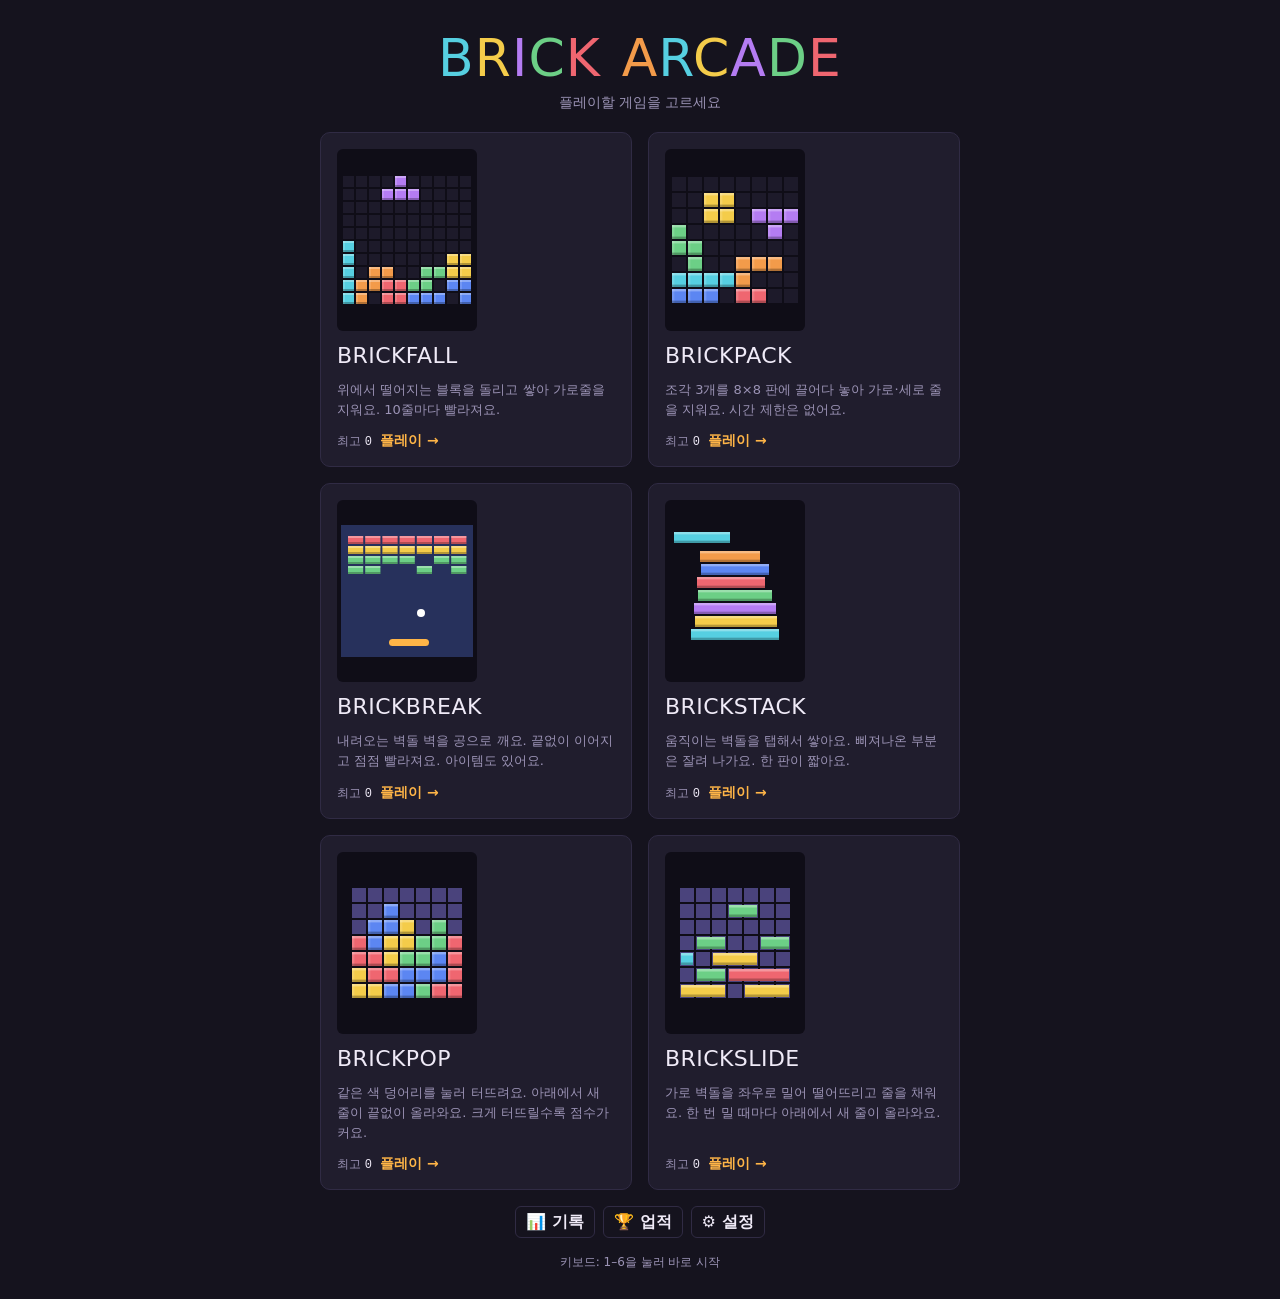
==== commit 57a38690: "Achievements, automated tests, light-theme contrast fixes - 54 achievements: 9 per game in three tie" ====
--- a/brick-arcade.html
+++ b/brick-arcade.html
@@ -15,7 +15,7 @@
 /* Layout: an arcade cabinet with a title screen (two game cards) and one screen per game; single dark look on purpose */
 :root{
   --bg:#15131e; --panel:#201d2d; --well:#0f0d17; --cell:#1d1a2a; --line:#302b44;
-  --ink:#efeaf7; --muted:#9b93b5; --accent:#ffb547; --veil:rgba(15,13,23,.88);
+  --ink:#efeaf7; --muted:#9b93b5; --accent:#ffb547; --accent-ink:#ffb547; --veil:rgba(15,13,23,.88);
   /* Brickpack only: a lighter dusk-violet set so the board reads clearly */
   --pack-bg:#4f4a82; --pack-well:#363162; --pack-cell:#4a437c; --pack-line:#6e67a8; --pack-muted:#d0cbea; --pack-veil:rgba(42,38,80,.9);
   /* Brickbreak & Brickstack: mid-tone blues so the play field never reads as black */
@@ -31,21 +31,21 @@
 :root[data-skin="light"],
 :root[data-skin="system"][data-theme="light"]{
   --bg:#f2f0f7; --panel:#ffffff; --well:#e2deee; --cell:#d6d0e6; --line:#cdc6df;
-  --ink:#211c31; --muted:#655d80; --accent:#d48806; --veil:rgba(242,240,247,.9);
+  --ink:#211c31; --muted:#655d80; --accent:#d48806; --accent-ink:#8f5400; --veil:rgba(242,240,247,.9);
   --pack-bg:#e7e3f6; --pack-well:#c8c1e4; --pack-cell:#ddd7f0; --pack-line:#b5acd6; --pack-muted:#554d74; --pack-veil:rgba(236,233,248,.92);
   --brk-bg:#dde5f6; --brk-field:#c2cfee; --brk-line:#a9b6dc; --brk-muted:#4a5680; --brk-veil:rgba(228,234,250,.92);
   --stk-bg:#dfe3f6; --stk-line:#b0b7de; --stk-muted:#4c537e; --stk-veil:rgba(230,233,250,.92);
-  --ball:#2a2550; --is-light:1; --logo-shadow:0 1px 0 rgba(33,28,49,.35);
+  --ball:#2a2550; --is-light:1; --logo-shadow:0 1px 0 rgba(33,28,49,.35); --logo-filter:brightness(.68) saturate(1.4);
   color-scheme:light;
 }
 @media (prefers-color-scheme: light){
   :root[data-skin="system"]:not([data-theme="dark"]){
     --bg:#f2f0f7; --panel:#ffffff; --well:#e2deee; --cell:#d6d0e6; --line:#cdc6df;
-    --ink:#211c31; --muted:#655d80; --accent:#d48806; --veil:rgba(242,240,247,.9);
+    --ink:#211c31; --muted:#655d80; --accent:#d48806; --accent-ink:#8f5400; --veil:rgba(242,240,247,.9);
     --pack-bg:#e7e3f6; --pack-well:#c8c1e4; --pack-cell:#ddd7f0; --pack-line:#b5acd6; --pack-muted:#554d74; --pack-veil:rgba(236,233,248,.92);
     --brk-bg:#dde5f6; --brk-field:#c2cfee; --brk-line:#a9b6dc; --brk-muted:#4a5680; --brk-veil:rgba(228,234,250,.92);
     --stk-bg:#dfe3f6; --stk-line:#b0b7de; --stk-muted:#4c537e; --stk-veil:rgba(230,233,250,.92);
-    --ball:#2a2550; --is-light:1; --logo-shadow:0 1px 0 rgba(33,28,49,.35);
+    --ball:#2a2550; --is-light:1; --logo-shadow:0 1px 0 rgba(33,28,49,.35); --logo-filter:brightness(.68) saturate(1.4);
     color-scheme:light;
   }
 }
@@ -74,7 +74,7 @@
 .card p{margin:0;color:var(--muted);font-size:13px;line-height:1.55}
 .card .meta{display:flex;justify-content:space-between;align-items:baseline;gap:8px;margin-top:auto;font-size:12px;color:var(--muted)}
 .card .meta b{font-family:var(--mono);font-weight:500;color:var(--ink);font-variant-numeric:tabular-nums}
-.card .play{color:var(--accent);font-weight:600;font-size:14px}
+.card .play{color:var(--accent-ink);font-weight:600;font-size:14px}
 .menu-foot{color:var(--muted);font-size:12px;margin:0}
 
 /* game screens */
@@ -93,7 +93,7 @@
 .mini{display:block;width:100%;height:auto}
 .stat{display:flex;flex-direction:column;gap:2px}
 .stat b{font-family:var(--mono);font-weight:500;font-size:20px;font-variant-numeric:tabular-nums;color:var(--ink)}
-.stat.score b{color:var(--accent)}
+.stat.score b{color:var(--accent-ink)}
 .keys{font-size:12px;color:var(--muted);display:grid;grid-template-columns:auto 1fr;gap:4px 8px;margin:0}
 .keys dt{font-family:var(--mono);color:var(--ink);font-size:11px}
 .keys dd{margin:0}
@@ -102,7 +102,7 @@
 .overlay{position:absolute;inset:2px;display:flex;flex-direction:column;align-items:center;justify-content:center;gap:12px;text-align:center;background:var(--veil);border-radius:6px;padding:16px}
 .overlay h2{margin:0;font-family:var(--display);font-weight:400;font-size:26px;color:var(--ink)}
 .overlay p{margin:0;color:var(--muted);font-size:13px;line-height:1.5}
-.overlay .big{font-family:var(--mono);font-size:28px;color:var(--accent)}
+.overlay .big{font-family:var(--mono);font-size:28px;color:var(--accent-ink)}
 .overlay .row{display:flex;gap:8px;flex-wrap:wrap;justify-content:center}
 .btn{font:600 15px var(--body);color:#1b1608;background:var(--accent);border:0;border-radius:6px;padding:10px 22px;cursor:pointer}
 .btn.ghost{background:transparent;color:var(--ink);border:1px solid var(--line)}
@@ -116,7 +116,7 @@
 body.pack,body.pop,body.sld{--bg:var(--pack-bg);--line:var(--pack-line);--muted:var(--pack-muted);--veil:var(--pack-veil)}
 .pstats{display:flex;gap:28px;justify-content:center;align-items:flex-end}
 .pstats .stat{align-items:center}
-.combo{font-family:var(--display);font-size:15px;color:var(--accent);min-width:7ch;text-align:center}
+.combo{font-family:var(--display);font-size:15px;color:var(--accent-ink);min-width:7ch;text-align:center}
 .pwell{position:relative}
 #packCv{display:block;width:min(100%,420px,calc((100vh - 190px) * 360 / 510));aspect-ratio:360/510;height:auto;touch-action:none;user-select:none;-webkit-user-select:none;cursor:grab}
 .hint{margin:0;color:var(--muted);font-size:12px;text-align:center}
@@ -135,11 +135,11 @@
 /* brickpop & brickslide */
 #popCv{display:block;width:min(100%,420px,calc((100vh - 220px) * 360 / 440));aspect-ratio:360/440;height:auto;touch-action:none;user-select:none;-webkit-user-select:none;cursor:pointer}
 #sldCv{display:block;width:min(100%,400px,calc((100vh - 200px) * 360 / 480));aspect-ratio:360/480;height:auto;touch-action:none;user-select:none;-webkit-user-select:none;cursor:grab}
-.preview{font-family:var(--mono);font-size:14px;color:var(--accent);min-width:9ch;text-align:center}
+.preview{font-family:var(--mono);font-size:14px;color:var(--accent-ink);min-width:9ch;text-align:center}
 .tools{display:flex;gap:8px;justify-content:center}
 
 /* settings */
-.logo{text-shadow:var(--logo-shadow)}
+.logo{text-shadow:var(--logo-shadow);filter:var(--logo-filter,none)}
 .bar-r{display:flex;align-items:center;gap:10px}
 .gear{font:600 16px var(--body);line-height:1;color:var(--ink);background:transparent;border:1px solid var(--line);border-radius:6px;padding:7px 10px;cursor:pointer}
 .gear:hover{border-color:var(--muted)}
@@ -165,6 +165,32 @@
 .sheet-card{max-height:100%;overflow:auto}
 .bar-r{gap:6px}
 .menu-tools{gap:8px}
+.ach-sum{margin:0;font-weight:600;font-size:15px}
+.ach-legend{text-align:center}
+.ach-list{display:grid;grid-template-columns:repeat(auto-fill,minmax(300px,1fr));gap:10px;width:min(100%,980px)}
+.ach-game{background:var(--panel);border:1px solid var(--line);border-radius:10px;padding:12px 14px;display:flex;flex-direction:column;gap:2px}
+.ach-game h3{margin:0 0 6px;font-family:var(--display);font-weight:400;font-size:17px;display:flex;justify-content:space-between;align-items:baseline}
+.ach-game h3 span{font:500 13px var(--mono);color:var(--muted)}
+.ach{display:grid;grid-template-columns:auto 1fr auto;gap:10px;align-items:center;padding:8px 0;border-top:1px solid var(--line);opacity:.5}
+.ach.got{opacity:1}
+.ach-stars{font-size:13px;letter-spacing:1px;color:var(--muted);white-space:nowrap}
+.ach.got .ach-stars{color:var(--accent-ink)}
+.ach b{font-size:14px}
+.ach p{margin:2px 0 0;font-size:12px;color:var(--muted);line-height:1.4}
+.ach-when{font:500 11px var(--mono);color:var(--muted);white-space:nowrap}
+.ach-toast{position:fixed;left:50%;top:max(14px,env(safe-area-inset-top,0px));transform:translateX(-50%);z-index:60;display:flex;align-items:center;gap:8px;background:var(--panel);color:var(--ink);border:1px solid var(--accent);border-radius:999px;padding:8px 16px;box-shadow:0 8px 28px rgba(0,0,0,.3);font-size:14px;max-width:calc(100vw - 32px);transition:opacity .25s,transform .25s}
+.ach-toast.out{opacity:0;transform:translate(-50%,-8px)}
+.ach-toast-k{color:var(--muted);font-size:12px;font-weight:600}
+.ach-toast-s{color:var(--accent-ink);letter-spacing:1px}
+@media (prefers-reduced-motion:reduce){ .ach-toast{transition:none} }
+.modes{display:flex;flex-direction:column;gap:10px}
+.mode-btn{display:flex;flex-direction:column;align-items:flex-start;gap:4px;text-align:left;width:100%;padding:14px 16px;border-radius:10px;border:1px solid var(--line);background:var(--bg);color:var(--ink);font:400 14px var(--body);cursor:pointer}
+.mode-btn:hover{border-color:var(--accent)}
+.mode-btn:focus-visible{outline:2px solid var(--ink);outline-offset:2px}
+.mode-btn b{font-family:var(--display);font-weight:400;font-size:18px}
+.mode-desc{color:var(--ink);line-height:1.45}
+.mode-meta{color:var(--muted);font-size:12px}
+.mode-meta em{font-style:normal;color:var(--accent-ink);font-weight:600}
 .intro-list{margin:0;padding-left:20px;display:flex;flex-direction:column;gap:8px;line-height:1.5}
 .stats-list{display:grid;grid-template-columns:repeat(auto-fill,minmax(250px,1fr));gap:10px;width:min(100%,820px)}
 .st-card{background:var(--panel);border:1px solid var(--line);border-radius:10px;padding:14px;display:flex;flex-direction:column;gap:10px}
@@ -246,7 +272,7 @@
         <div class="meta"><span>최고 <b id="mBestSld">0</b></span><span class="play">플레이 →</span></div>
       </button>
     </div>
-    <div class="menu-tools"><button class="gear" type="button" id="goStats">📊 기록</button><button class="gear" type="button" data-settings>⚙ 설정</button></div>
+    <div class="menu-tools"><button class="gear" type="button" id="goStats">📊 기록</button><button class="gear" type="button" id="goAch">🏆 업적</button><button class="gear" type="button" data-settings>⚙ 설정</button></div>
     <p class="menu-foot">키보드: 1–6을 눌러 바로 시작</p>
   </section>
 
@@ -282,8 +308,8 @@
         <div class="panel"><span class="label">다음</span><canvas id="nextCv" class="mini" width="96" height="192"></canvas></div>
         <div class="panel">
           <div class="stat score"><span class="label">점수</span><b id="sScore">0</b></div>
-          <div class="stat"><span class="label">줄</span><b id="sLines">0</b></div>
-          <div class="stat"><span class="label">레벨</span><b id="sLevel">1</b></div>
+          <div class="stat"><span class="label" id="sLinesL">줄</span><b id="sLines">0</b></div>
+          <div class="stat"><span class="label" id="sLevelL">레벨</span><b id="sLevel">1</b></div>
           <div class="stat"><span class="label">최고</span><b id="sBest">0</b></div>
         </div>
       </div>
@@ -311,7 +337,7 @@
     <div class="pwell">
       <canvas id="packCv" width="360" height="510" aria-label="Brickpack 게임 보드"></canvas>
       <div class="overlay" id="pOverlay" hidden>
-        <h2>게임 오버</h2>
+        <h2 id="pOvTitle">게임 오버</h2>
         <p id="pOvText">더 이상 놓을 자리가 없어요.</p>
         <div class="big" id="pOvScore">0</div>
         <div class="row">
@@ -329,7 +355,7 @@
     <div class="bar"><button class="back" type="button" data-nav="menu">← 메뉴</button><span class="bar-r"><span class="gname">BRICKBREAK</span><button class="gear" type="button" data-help aria-label="게임 방법">?</button><button class="gear" type="button" data-settings aria-label="설정">⚙</button></span></div>
     <div class="hud">
       <div class="stat score"><span class="label">점수</span><b id="bScore">0</b></div>
-      <div class="stat"><span class="label">레벨</span><b id="bStage">1</b></div>
+      <div class="stat"><span class="label" id="bStageL">레벨</span><b id="bStage">1</b></div>
       <div class="stat"><span class="label">목숨</span><b id="bLives" class="lives">♥♥♥</b></div>
       <div class="stat"><span class="label">최고</span><b id="bBest">0</b></div>
     </div>
@@ -372,8 +398,8 @@
     <div class="bar"><button class="back" type="button" data-nav="menu">← 메뉴</button><span class="bar-r"><span class="gname">BRICKPOP</span><button class="gear" type="button" data-help aria-label="게임 방법">?</button><button class="gear" type="button" data-settings aria-label="설정">⚙</button></span></div>
     <div class="hud">
       <div class="stat score"><span class="label">점수</span><b id="oScore">0</b></div>
-      <div class="stat"><span class="label">레벨</span><b id="oLevel">1</b></div>
-      <div class="stat"><span class="label">다음 줄까지</span><b id="oNext">4번</b></div>
+      <div class="stat"><span class="label" id="oLevelL">레벨</span><b id="oLevel">1</b></div>
+      <div class="stat"><span class="label" id="oNextL">다음 줄까지</span><b id="oNext">4번</b></div>
       <div class="preview" id="oPreview" aria-live="polite"></div>
       <div class="stat"><span class="label">최고</span><b id="oBest">0</b></div>
     </div>
@@ -434,6 +460,29 @@
       </div>
     </div>
   </section>
+
+  <!-- ============ ACHIEVEMENTS ============ -->
+  <section class="screen" id="scrAch" hidden>
+    <div class="bar"><button class="back" type="button" data-nav="menu">← 메뉴</button><span class="bar-r"><span class="gname">업적</span></span></div>
+    <p class="ach-sum" id="achSum"></p>
+    <p class="note ach-legend">★ 처음 해 볼 만한 것 · ★★ 연습이 필요한 것 · ★★★ 실력과 운이 함께 필요한 것</p>
+    <div class="ach-list" id="achList"></div>
+  </section>
+  <div class="ach-toast" id="achToast" hidden role="status" aria-live="polite">
+    <span class="ach-toast-k">업적 달성</span><span class="ach-toast-s" id="achStars"></span><b id="achName"></b>
+  </div>
+
+  <!-- ============ MODE PICKER (games with a stage and an endless mode) ============ -->
+  <div class="sheet" id="modeSheet" hidden role="dialog" aria-modal="true" aria-labelledby="modeTitle">
+    <div class="sheet-card">
+      <h2 id="modeTitle"></h2>
+      <div class="modes">
+        <button class="mode-btn" type="button" data-gm="stage"><b>스테이지</b><span class="mode-desc"></span><span class="mode-meta"></span></button>
+        <button class="mode-btn" type="button" data-gm="endless"><b>무한</b><span class="mode-desc"></span><span class="mode-meta"></span></button>
+      </div>
+      <button class="btn ghost" id="modeCancel" type="button">취소</button>
+    </div>
+  </div>
 
   <!-- ============ HOW TO PLAY (first visit, or the ? button) ============ -->
   <div class="sheet" id="intro" hidden role="dialog" aria-modal="true" aria-labelledby="introTitle">
@@ -516,6 +565,18 @@
   return ((t ^ (t >>> 14)) >>> 0) / 4294967296;
 }
 
+// game modes: four games offer a stage mode next to the endless one (picked from the menu)
+const GM = { fall: 'endless', pack: 'endless', brk: 'endless', pop: 'endless' };
+const STAGE_KEY = { fall: 'brickfall', pack: 'brickpack', brk: 'brickbreak', pop: 'brickpop' };
+// stage-mode records: best score and furthest stage reached
+const stageRec = g => ({ best: load(STAGE_KEY[g] + '-stage-best'), max: load(STAGE_KEY[g] + '-stage-max') });
+function stageRecSave(g, score, stage) {
+  const r = stageRec(g), rec = score > r.best;
+  if (rec) save(STAGE_KEY[g] + '-stage-best', score);
+  if (stage > r.max) save(STAGE_KEY[g] + '-stage-max', stage);
+  return rec;
+}
+
 // colour-blind help: a small shape on each block colour (Settings → 블록 무늬)
 let MARKS = false;
 const MARK_OF = { '#ef6670': 'circle', '#f4cc4a': 'tri', '#5c86f2': 'square', '#6ccf86': 'diamond', '#b47cf2': 'plus', '#56cfe1': 'ring', '#f39b4a': 'x' };
@@ -553,7 +614,7 @@
 }
 
 // ================= navigation =================
-const screens = { menu: $('scrMenu'), fall: $('scrFall'), pack: $('scrPack'), brk: $('scrBrk'), stk: $('scrStk'), pop: $('scrPop'), sld: $('scrSld'), stats: $('scrStats') };
+const screens = { menu: $('scrMenu'), fall: $('scrFall'), pack: $('scrPack'), brk: $('scrBrk'), stk: $('scrStk'), pop: $('scrPop'), sld: $('scrSld'), stats: $('scrStats'), ach: $('scrAch') };
 let current = 'menu';
 function show(name, fromHash) {
   if (!screens[name]) name = 'menu';
@@ -569,25 +630,29 @@
   document.body.classList.toggle('sld', name === 'sld');
   if (name === 'menu') refreshMenu();
   if (name === 'stats') renderStats();
+  if (name === 'ach') renderAch();
   maybeIntro(name);
   if (!fromHash && location.hash.slice(1) !== name) location.hash = name;
   window.scrollTo(0, 0);
 }
 addEventListener('hashchange', () => show(location.hash.slice(1), true));
 document.querySelectorAll('[data-nav]').forEach(b => b.addEventListener('click', () => show(b.dataset.nav)));
-$('goFall').addEventListener('click', () => show('fall'));
-$('goPack').addEventListener('click', () => show('pack'));
-$('goBrk').addEventListener('click', () => show('brk'));
-$('goStk').addEventListener('click', () => show('stk'));
-$('goPop').addEventListener('click', () => show('pop'));
-$('goSld').addEventListener('click', () => show('sld'));
+// games with two modes ask which one first; the others open straight away
+function goGame(g) { if (GM[g]) openModePicker(g); else show(g); }
+$('goFall').addEventListener('click', () => goGame('fall'));
+$('goPack').addEventListener('click', () => goGame('pack'));
+$('goBrk').addEventListener('click', () => goGame('brk'));
+$('goStk').addEventListener('click', () => goGame('stk'));
+$('goPop').addEventListener('click', () => goGame('pop'));
+$('goSld').addEventListener('click', () => goGame('sld'));
 
 function refreshMenu() {
-  $('mBestFall').textContent = fmt(best);
-  $('mBestPack').textContent = fmt(pBest);
-  $('mBestBrk').textContent = fmt(bBest);
+  const withStage = (v, g) => { const m = stageRec(g).max; return fmt(v) + (m ? ` · 스테이지 ${m}` : ''); };
+  $('mBestFall').textContent = withStage(best, 'fall');
+  $('mBestPack').textContent = withStage(pBest, 'pack');
+  $('mBestBrk').textContent = withStage(bBest, 'brk');
   $('mBestStk').textContent = fmt(tBest);
-  $('mBestPop').textContent = fmt(oBest);
+  $('mBestPop').textContent = withStage(oBest, 'pop');
   $('mBestSld').textContent = fmt(lBest);
 }
 function drawArt(id, rows, cell) {
@@ -635,11 +700,26 @@
 
 let best = load('brickfall-best');
 let S;
-function fresh() {
+function fresh(gm = 'endless') {
   return { board: Array.from({length: ROWS}, () => Array(COLS).fill(null)),
     queue: [], cur: null, hold: null, canHold: true, score: 0, lines: 0, level: 1,
-    mode: 'ready', dropAcc: 0, lockT: 0, lockResets: 0, clearing: null, clearT: 0 };
-}
+    mode: 'ready', dropAcc: 0, lockT: 0, lockResets: 0, clearing: null, clearT: 0,
+    gm, stage: 1, stageLines: 0 };
+}
+// Stage mode: clear FALL_GOAL lines to pass. Each stage starts with more junk rows (one gap each) and falls faster.
+const FALL_GOAL = 10, JUNK = '#8a85a6';
+const junkRows = n => Math.min(10, n + 1);
+const fallBest = () => S.gm === 'stage' ? stageRec('fall').best : best;
+function setupFallStage(n) {
+  S.stage = n; S.stageLines = 0; S.level = n; S.hold = null; S.canHold = true; S.cur = null;
+  S.board = Array.from({length: ROWS}, () => Array(COLS).fill(null));
+  for (let k = 0; k < junkRows(n); k++) {
+    const gap = Math.floor(Math.random() * COLS);
+    S.board[ROWS - 1 - k] = Array.from({length: COLS}, (_, c) => c === gap ? null : 'G');
+  }
+  spawn(nextType());
+}
+const cellColor = t => t === 'G' ? JUNK : COLORS[t];
 const rotM = (m, dir) => {
   const n = m.length, out = m.map(r => r.slice());
   for (let r = 0; r < n; r++) for (let c = 0; c < n; c++)
@@ -718,30 +798,54 @@
   while (S.board.length < ROWS) S.board.unshift(Array(COLS).fill(null));
   S.score += LINE_PTS[n] * S.level;
   S.lines += n;
-  S.level = Math.floor(S.lines / 10) + 1;
   S.clearing = null;
+  achEv('fall', 'clear', { n, prev: S.lastClear || 0, empty: S.board.every(row => row.every(v => !v)) });
+  S.lastClear = n;
+  if (S.gm === 'stage') {
+    S.stageLines += n;
+    if (S.stageLines >= FALL_GOAL) {
+      S.clearBonus = 500 * S.stage; S.score += S.clearBonus;
+      achEv('fall', 'stageclear', { stage: S.stage });
+      S.mode = 'clear'; S.cur = null; sfx('stage');
+      stageRecSave('fall', S.score, S.stage + 1);
+      showOverlay(); fallSave(); return;
+    }
+  } else { S.level = Math.floor(S.lines / 10) + 1; achEv('fall', 'score', { score: S.score, level: S.level, stage: false }); }
   spawn(nextType()); S.canHold = true;
   fallSave();
 }
 const gravityMs = lv => Math.max(8, Math.pow(Math.max(0.8 - (lv - 1) * 0.007, 0.05), lv - 1) * 1000);
 
-function start() { S = fresh(); S.mode = 'play'; spawn(nextType()); showOverlay(); fallSave(); }
-// the game in progress is saved on every lock and pause, and comes back paused
-const FALL_SAVE = 'brickfall-save';
+function start() {
+  S = fresh(S.gm); S.mode = 'play';
+  if (S.gm === 'stage') setupFallStage(1); else spawn(nextType());
+  showOverlay(); fallSave();
+}
+function nextFallStage() { S.mode = 'play'; setupFallStage(S.stage + 1); showOverlay(); fallSave(); }
+// the game in progress is saved on every lock and pause, and comes back paused (one save per mode)
+const fallKey = gm => gm === 'stage' ? 'brickfall-stage-save' : 'brickfall-save';
 function fallSave() {
-  if (S.mode !== 'play' && S.mode !== 'pause') { dropKey(FALL_SAVE); return; }
-  saveJSON(FALL_SAVE, Object.assign({}, S, { mode: 'pause', clearing: null }));
-}
-function fallResume() {
-  const s = loadJSON(FALL_SAVE);
+  if (S.mode !== 'play' && S.mode !== 'pause' && S.mode !== 'clear') { dropKey(fallKey(S.gm)); return; }
+  saveJSON(fallKey(S.gm), Object.assign({}, S, { mode: S.mode === 'clear' ? 'clear' : 'pause', clearing: null }));
+}
+function fallResume(gm = 'endless') {
+  const s = loadJSON(fallKey(gm));
   if (!s || !Array.isArray(s.board) || s.board.length !== ROWS || !Array.isArray(s.queue)) return false;
-  S = Object.assign(fresh(), s, { mode: 'pause', clearing: null });
-  if (!S.cur) spawn(nextType());
+  S = Object.assign(fresh(gm), s, { gm, mode: s.mode === 'clear' ? 'clear' : 'pause', clearing: null });
+  if (!S.cur && S.mode !== 'clear') spawn(nextType());
   return true;
 }
+// switch Brickfall to a mode: keep the current game if it is already that mode, else pick up its save
+function fallMode(gm) {
+  if (S.gm === gm && S.mode !== 'over') return;
+  if (!fallResume(gm)) S = fresh(gm);
+  releaseAll(); showOverlay();
+}
 function gameOver() {
-  S.mode = 'over'; S.cur = null; sfx('over'); dropKey(FALL_SAVE); recordGame('fall', S.score);
-  if (S.score > best) { best = S.score; save('brickfall-best', best); }
+  S.mode = 'over'; S.cur = null; sfx('over'); dropKey(fallKey(S.gm));
+  recordGame(S.gm === 'stage' ? 'fall-stage' : 'fall', S.score);
+  if (S.gm === 'stage') S.newBest = stageRecSave('fall', S.score, S.stage);
+  else { S.newBest = S.score > best; if (S.newBest) { best = S.score; save('brickfall-best', best); } }
   showOverlay();
 }
 function togglePause() {
@@ -755,32 +859,42 @@
   if (S.mode === 'play') { ov.hidden = true; return; }
   ov.hidden = false; ovScore.hidden = true;
   if (S.mode === 'ready') {
-    ovTitle.textContent = 'BRICKFALL';
-    ovText.innerHTML = '줄을 채우면 사라집니다.<br>10줄마다 레벨이 오르고 빨라집니다.';
+    ovTitle.textContent = S.gm === 'stage' ? 'BRICKFALL · 스테이지' : 'BRICKFALL';
+    ovText.innerHTML = S.gm === 'stage' ? `스테이지마다 ${FALL_GOAL}줄을 지우면 통과예요.<br>아래에 쌓인 회색 줄이 점점 늘어나고 빨라져요.`
+      : '줄을 채우면 사라집니다.<br>10줄마다 레벨이 오르고 빨라집니다.';
     ovBtn.textContent = '시작';
+  } else if (S.mode === 'clear') {
+    ovTitle.textContent = `스테이지 ${S.stage} 클리어!`;
+    ovText.textContent = `보너스 +${fmt(S.clearBonus || 0)}점. 다음 스테이지는 회색 줄 ${junkRows(S.stage + 1)}개로 시작해요.`;
+    ovScore.hidden = false; ovScore.textContent = fmt(S.score);
+    ovBtn.textContent = `스테이지 ${S.stage + 1} 시작`;
   } else if (S.mode === 'pause') {
     ovTitle.textContent = '일시정지';
     ovText.textContent = 'P 또는 Esc로 계속합니다.';
     ovBtn.textContent = '계속';
   } else {
     ovTitle.textContent = '게임 오버';
-    ovText.textContent = S.score >= best && S.score > 0 ? '새 최고 기록입니다.' : `레벨 ${S.level} · ${S.lines}줄`;
+    ovText.textContent = (S.gm === 'stage' ? `스테이지 ${S.stage}에서 끝났어요.` : `레벨 ${S.level} · ${S.lines}줄.`) + (S.newBest && S.score > 0 ? ' 새 최고 기록입니다.' : '');
     ovScore.hidden = false; ovScore.textContent = fmt(S.score);
     ovBtn.textContent = '다시 시작';
   }
 }
-ovBtn.addEventListener('click', () => { if (S.mode === 'pause') togglePause(); else start(); });
+ovBtn.addEventListener('click', () => { if (S.mode === 'pause') togglePause(); else if (S.mode === 'clear') nextFallStage(); else start(); });
 
 const shown = {};
 function setText(id, v) { if (shown[id] !== v) { shown[id] = v; $(id).textContent = typeof v === 'number' ? fmt(v) : v; } }
 function updateStats() {
-  setText('sScore', S.score); setText('sLines', S.lines); setText('sLevel', S.level); setText('sBest', Math.max(best, S.score));
+  const st = S.gm === 'stage';
+  setText('sLinesL', st ? '목표' : '줄'); setText('sLevelL', st ? '스테이지' : '레벨');
+  setText('sScore', S.score); setText('sLines', st ? `${Math.min(S.stageLines, FALL_GOAL)}/${FALL_GOAL}` : S.lines);
+  setText('sLevel', st ? S.stage : S.level); setText('sBest', Math.max(fallBest(), S.score));
 }
 
 const held = { left: false, right: false, down: false };
 let dasDir = 0, dasT = 0, arrT = 0, softT = 0;
 function releaseAll() { held.left = held.right = held.down = false; dasDir = 0; }
 function press(act) {
+  if (S.mode === 'clear') { if (act === 'drop' || act === 'start') nextFallStage(); return; }
   if (S.mode === 'ready' || S.mode === 'over') { if (act === 'drop' || act === 'start') start(); return; }
   if (act === 'pause') { togglePause(); return; }
   if (S.mode !== 'play' || !S.cur) {
@@ -809,16 +923,16 @@
   Space:'drop', KeyC:'hold', ShiftLeft:'hold', ShiftRight:'hold', KeyP:'pause', Escape:'pause', Enter:'start' };
 addEventListener('keydown', e => {
   if (current === 'menu') {
-    if (e.key === '1') show('fall'); else if (e.key === '2') show('pack');
-    else if (e.key === '3') show('brk'); else if (e.key === '4') show('stk');
-    else if (e.key === '5') show('pop'); else if (e.key === '6') show('sld');
+    if (e.key === '1') goGame('fall'); else if (e.key === '2') goGame('pack');
+    else if (e.key === '3') goGame('brk'); else if (e.key === '4') goGame('stk');
+    else if (e.key === '5') goGame('pop'); else if (e.key === '6') goGame('sld');
     return;
   }
   if (current !== 'fall') return;
   const act = KEYMAP[e.code]; if (!act) return;
   e.preventDefault();
   if (e.repeat) return;
-  if (act === 'start') { if (S.mode === 'pause') togglePause(); else if (S.mode !== 'play') start(); return; }
+  if (act === 'start') { if (S.mode === 'pause') togglePause(); else if (S.mode === 'clear') nextFallStage(); else if (S.mode !== 'play') start(); return; }
   press(act);
 });
 addEventListener('keyup', e => { if (current !== 'fall') return; const act = KEYMAP[e.code]; if (act) release(act); });
@@ -862,7 +976,7 @@
   const flash = S.clearing ? (Math.floor(S.clearT / 60) % 2 === 0) : false;
   for (let r = 0; r < ROWS; r++) for (let c = 0; c < COLS; c++) {
     const t = S.board[r][c]; if (!t) continue;
-    block(ctx, c * CELL, r * CELL, CELL, (S.clearing && S.clearing.includes(r) && flash) ? '#ffffff' : COLORS[t]);
+    block(ctx, c * CELL, r * CELL, CELL, (S.clearing && S.clearing.includes(r) && flash) ? '#ffffff' : cellColor(t));
   }
   if (S.cur && S.mode !== 'over') {
     const { m, x, type } = S.cur; let gy = S.cur.y;
@@ -916,8 +1030,33 @@
 let P, drag = null;
 function packFresh() {
   const p = { grid: Array.from({length: PB}, () => Array(PB).fill(null)), tray: [null, null, null],
-    score: 0, combo: 0, sinceClear: 0, mode: 'play', fx: [], texts: [], daily: null, rs: 0 };
+    score: 0, combo: 0, sinceClear: 0, mode: 'play', fx: [], texts: [], daily: null, rs: 0, gm: 'endless', stage: 1 };
   return p;
+}
+// Stage mode: grey stones sit on the board. Clear every stone (by filling the lines through them) to pass.
+const STONE = '#8a85a6';
+const stoneCount = n => Math.min(22, 2 + 2 * n);
+const stonesLeft = () => P.grid.reduce((a, row) => a + row.filter(v => v === STONE).length, 0);
+const packBest = () => P.gm === 'stage' ? stageRec('pack').best : pBest;
+function packFillStage(n) {
+  P.stage = n; P.combo = 0; P.sinceClear = 0;
+  for (let t = 0; t < 50; t++) {
+    P.grid = Array.from({length: PB}, () => Array(PB).fill(null));
+    let k = 0;
+    while (k < stoneCount(n)) {
+      const r = Math.floor(Math.random() * PB), c = Math.floor(Math.random() * PB);
+      if (!P.grid[r][c]) { P.grid[r][c] = STONE; k++; }
+    }
+    // no line may start out full
+    const full = P.grid.some(row => row.every(Boolean)) || P.grid[0].some((_, x) => P.grid.every(row => row[x]));
+    if (!full) break;
+  }
+  deal();
+  P.texts.push({ text: `스테이지 ${n} · 회색 ${stoneCount(n)}개`, x: PW / 2, y: BY + PB * PC / 2, t: performance.now() + 200, color: tok('--accent', '#ffb547') });
+}
+function packTools() {
+  const st = P.gm === 'stage';
+  $('pDaily').hidden = st; $('pNew').textContent = st ? '처음부터' : '새 판';
 }
 // daily board: pieces come from a sequence seeded by the date
 const packRand = () => P.daily ? rngNext(P) : Math.random();
@@ -943,37 +1082,56 @@
     if (set.some(fitsAny) || t === 39) { P.tray = set; return; }
   }
 }
-function packStart(daily) {
-  P = packFresh(); drag = null;
-  if (daily === true) { P.daily = today(); P.rs = seedOf('pack' + P.daily); }
-  deal();
-  $('pOverlay').hidden = true; updatePackStats(); packSave();
+function packStart(daily, gm = P ? P.gm : 'endless') {
+  P = packFresh(); P.gm = gm; drag = null;
+  if (daily === true && gm !== 'stage') { P.daily = today(); P.rs = seedOf('pack' + P.daily); }
+  if (gm === 'stage') packFillStage(1); else deal();
+  $('pOverlay').hidden = true; $('pRestart').textContent = '다시 시작'; packTools(); updatePackStats(); packSave();
   if (P.daily) P.texts.push({ text: `오늘의 판 · ${P.daily.slice(5).replace('-', '/')}`, x: PW / 2, y: BY + PB * PC / 2, t: performance.now() + 200, color: tok('--accent', '#ffb547') });
 }
-const PACK_SAVE = 'brickpack-save';
+const packKey = gm => gm === 'stage' ? 'brickpack-stage-save' : 'brickpack-save';
 function packSave() {
-  if (P.mode !== 'play') { dropKey(PACK_SAVE); return; }
-  saveJSON(PACK_SAVE, { grid: P.grid, tray: P.tray, score: P.score, combo: P.combo, sinceClear: P.sinceClear, daily: P.daily, rs: P.rs });
+  if (P.mode !== 'play' && P.mode !== 'clear') { dropKey(packKey(P.gm)); return; }
+  saveJSON(packKey(P.gm), { grid: P.grid, tray: P.tray, score: P.score, combo: P.combo, sinceClear: P.sinceClear, daily: P.daily, rs: P.rs,
+    mode: P.mode, stage: P.stage, clearBonus: P.clearBonus || 0 });
 }
 // pick up a saved game; false if there is none (or it is unreadable)
-function packResume() {
-  const s = loadJSON(PACK_SAVE);
+function packResume(gm = 'endless') {
+  const s = loadJSON(packKey(gm));
   if (!s || !Array.isArray(s.grid) || s.grid.length !== PB || !Array.isArray(s.tray)) return false;
-  P = Object.assign(packFresh(), { grid: s.grid, tray: s.tray, score: +s.score || 0, combo: +s.combo || 0, sinceClear: +s.sinceClear || 0, daily: s.daily || null, rs: s.rs | 0 });
-  drag = null; $('pOverlay').hidden = true; updatePackStats();
-  if (!P.tray.some(t => t && fitsAny(t))) packOver();
+  P = Object.assign(packFresh(), { grid: s.grid, tray: s.tray, score: +s.score || 0, combo: +s.combo || 0, sinceClear: +s.sinceClear || 0, daily: s.daily || null, rs: s.rs | 0,
+    gm, stage: +s.stage || 1, mode: s.mode === 'clear' ? 'clear' : 'play', clearBonus: +s.clearBonus || 0 });
+  drag = null; $('pOverlay').hidden = true; $('pRestart').textContent = '다시 시작'; packTools(); updatePackStats();
+  if (P.mode === 'clear') packShowClear();
+  else if (!P.tray.some(t => t && fitsAny(t))) packOver();
   return true;
 }
+function packMode(gm) {
+  if (P.gm === gm && P.mode !== 'over') return;
+  if (!packResume(gm)) packStart(false, gm);
+}
+function packShowClear() {
+  $('pOvTitle').textContent = `스테이지 ${P.stage} 클리어!`;
+  $('pOvText').textContent = `보너스 +${fmt(P.clearBonus || 0)}점. 다음 스테이지는 회색 돌 ${stoneCount(P.stage + 1)}개로 시작해요.`;
+  $('pOvScore').textContent = fmt(P.score);
+  $('pRestart').textContent = `스테이지 ${P.stage + 1}`;
+  $('pOverlay').hidden = false;
+}
 function packOver() {
-  P.mode = 'over'; sfx('over'); dropKey(PACK_SAVE); recordGame('pack', P.score);
-  if (P.score > pBest) { pBest = P.score; save('brickpack-best', pBest); $('pOvText').textContent = '새 최고 기록입니다.'; }
-  else $('pOvText').textContent = '더 이상 놓을 자리가 없어요.';
+  P.mode = 'over'; sfx('over'); dropKey(packKey(P.gm)); recordGame(P.gm === 'stage' ? 'pack-stage' : 'pack', P.score);
+  $('pOvTitle').textContent = '게임 오버'; $('pRestart').textContent = '다시 시작';
+  const rec = P.gm === 'stage' ? stageRecSave('pack', P.score, P.stage) : P.score > pBest;
+  if (P.gm !== 'stage' && rec) { pBest = P.score; save('brickpack-best', pBest); }
+  $('pOvText').textContent = (P.gm === 'stage' ? `더 이상 놓을 자리가 없어요. 스테이지 ${P.stage}, 회색 돌 ${stonesLeft()}개 남았어요.` : '더 이상 놓을 자리가 없어요.') + (rec && P.score > 0 ? ' 새 최고 기록입니다.' : '');
   if (P.daily) $('pOvText').textContent += dailyLine('pack', P.daily, P.score);
   $('pOvScore').textContent = fmt(P.score);
   updatePackStats();
   setTimeout(() => { if (P.mode === 'over') $('pOverlay').hidden = false; }, 550);
 }
-$('pRestart').addEventListener('click', () => packStart(P.daily === today()));
+$('pRestart').addEventListener('click', () => {
+  if (P.mode === 'clear') { P.mode = 'play'; $('pOverlay').hidden = true; $('pRestart').textContent = '다시 시작'; packFillStage(P.stage + 1); updatePackStats(); packSave(); }
+  else packStart(P.daily === today());
+});
 $('pNew').addEventListener('click', () => packStart(false));
 $('pDaily').addEventListener('click', () => packStart(true));
 
@@ -1015,14 +1173,23 @@
   }
   P.score += gain;
   sfx(n ? 'clear' : 'place', n + (P.combo >= 2 ? 1 : 0));
+  achEv('pack', 'place', { n, combo: n ? P.combo : 0, score: P.score, empty: n > 0 && P.grid.every(row => row.every(v => !v)) });
+  if (P.gm === 'stage' && n && !stonesLeft()) {
+    P.clearBonus = 200 * P.stage; P.score += P.clearBonus; P.mode = 'clear';
+    achEv('pack', 'stageclear', { stage: P.stage });
+    stageRecSave('pack', P.score, P.stage + 1);
+    updatePackStats(); packSave(); sfx('stage');
+    setTimeout(() => { if (P.mode === 'clear') packShowClear(); }, 650);
+    return;
+  }
   if (P.tray.every(t => !t)) deal();
   updatePackStats();
   if (!P.tray.some(t => t && fitsAny(t))) packOver(); else packSave();
 }
 function updatePackStats() {
   setText('pScore', P.score);
-  setText('pBest', Math.max(pBest, P.score));
-  setText('pCombo', P.combo >= 2 ? `콤보 ×${P.combo}` : P.daily ? '오늘의 판' : '');
+  setText('pBest', Math.max(packBest(), P.score));
+  setText('pCombo', P.combo >= 2 ? `콤보 ×${P.combo}` : P.gm === 'stage' ? `스테이지 ${P.stage} · 회색 ${stonesLeft()}개` : P.daily ? '오늘의 판' : '');
 }
 
 // dragging
@@ -1136,6 +1303,19 @@
 // Bricks reaching the danger line end the game; the wall speeds up every ROWS_PER_LEVEL rows.
 const BCOLS = 10, DANGER_Y = PAD_Y - 40, ROWS_PER_LEVEL = 6, START_ROWS = 5;
 const dropEvery = lv => Math.max(3500, 9000 - (lv - 1) * 600);
+// Stage mode: hand-made walls. '.' empty, 1–3 = hits needed, X = unbreakable. After the last map they loop, faster.
+const STAGES = [
+  ['..........', '1111111111', '1111111111', '1111111111', '1111111111'],
+  ['....22....', '...1111...', '..222222..', '.11111111.', '2222222222'],
+  ['1.1.1.1.1.', '.2.2.2.2.2', '1.1.1.1.1.', 'XX......XX', '3333333333'],
+  ['3333333333', '2........2', '2.111111.2', '2.1XXXX1.2', '2.111111.2', '2........2', '3333333333'],
+  ['....33....', '...2222...', '..111111..', '.22222222.', '..111111..', '...2222...', '....33....'],
+  ['X.X.X.X.X.', '2222222222', '.X.X.X.X.X', '3333333333', '1111111111', '1111111111'],
+  ['11......11', '221....122', '3321..1233', '3321..1233', '221....122', '11......11'],
+  ['.1.1.1.1.1', '2.2.2.2.2.', '.3.3.3.3.3', 'X.X.X.X.X.', '.2.2.2.2.2', '1.1.1.1.1.'],
+  ['2222222222', '2XXXXXXXX2', '2.3.33.3.2', '2.333333.2', '2..3333..2', '2XXX..XXX2', '1111111111'],
+  ['3.......33', '33.....333', '333...3332', '2333.33322', '1233333221', '1122222211', '..111111..'],
+];
 const HP_COLOR = { 1: '#6ccf86', 2: '#f4cc4a', 3: '#ef6670' };
 const ITEM_KIND = [
   { k: 'W', label: '⟷', color: '#5c86f2', w: 4 },
@@ -1147,11 +1327,22 @@
 let bBest = load('brickbreak-best');
 let B = brkFresh();
 
-function brkFresh() {
+function brkFresh(gm = 'endless') {
   return { level: 1, rows: 0, dropT: 0, slide: 0, score: 0, lives: 3, bricks: [], balls: [], items: [], fx: [],
-    px: BW / 2, pw: 64, wideT: 0, mode: 'ready', msg: null, msgT: 0, pop: null, reason: '', keys: { l: false, r: false } };
-}
-const brkSpeed = () => Math.min(520, 300 + (B.level - 1) * 14);
+    px: BW / 2, pw: 64, wideT: 0, mode: 'ready', msg: null, msgT: 0, pop: null, reason: '', keys: { l: false, r: false },
+    gm, stage: 0, loop: 0 };
+}
+const stageNo = () => B.loop * STAGES.length + B.stage + 1;
+const brkSpeed = () => B.gm === 'stage' ? Math.min(540, 300 + B.stage * 14 + B.loop * 60) : Math.min(520, 300 + (B.level - 1) * 14);
+const brkBest = () => B.gm === 'stage' ? stageRec('brk').best : bBest;
+function loadMap() {
+  B.lostInStage = false;
+  B.bricks = []; B.items = []; B.fx = []; B.slide = 0;
+  STAGES[B.stage].forEach((row, r) => [...row].forEach((ch, c) => {
+    if (ch !== '.') B.bricks.push({ x: BOX + c * BRW, y: BOY + r * BRH, hp: ch === 'X' ? Infinity : +ch });
+  }));
+  resetBall();
+}
 function addRow(animate) {
   const lv = B.level;
   const pGap = Math.max(.08, .3 - lv * .02), p3 = Math.min(.35, (lv - 1) * .05), p2 = Math.min(.45, .15 + (lv - 1) * .05);
@@ -1166,7 +1357,7 @@
   }
   B.rows++;
   const nl = 1 + Math.floor(Math.max(0, B.rows - START_ROWS) / ROWS_PER_LEVEL);
-  if (nl > B.level) { B.level = nl; B.pop = { text: `레벨 ${nl}`, t: performance.now() }; sfx('stage'); }
+  if (nl > B.level) { B.level = nl; B.pop = { text: `레벨 ${nl}`, t: performance.now() }; sfx('stage'); achEv('brk', 'level', { level: nl }); }
   B.dropT = dropEvery(B.level);
   if (B.mode === 'play') brkSave();
 }
@@ -1185,37 +1376,50 @@
     b.vx = s * Math.sin(a); b.vy = -s * Math.cos(a); b.stuck = false;
   }
 }
-function brkStart() { B = brkFresh(); B.mode = 'play'; loadStage(); brkOverlay(); brkSave(); }
-// saved on every pause and every new row; on return the ball waits on the paddle
-const BRK_SAVE = 'brickbreak-save';
+function brkStart() { B = brkFresh(B.gm); B.mode = 'play'; if (B.gm === 'stage') loadMap(); else loadStage(); brkOverlay(); brkSave(); }
+// saved on every pause, life lost and new row / stage; on return the ball waits on the paddle (one save per mode)
+const brkKey = gm => gm === 'stage' ? 'brickbreak-stage-save' : 'brickbreak-save';
 function brkSave() {
-  if (B.mode !== 'play' && B.mode !== 'pause') { dropKey(BRK_SAVE); return; }
-  saveJSON(BRK_SAVE, { level: B.level, rows: B.rows, dropT: B.dropT, score: B.score, lives: B.lives, px: B.px,
-    bricks: B.bricks.map(k => ({ x: k.x, y: k.y, hp: k.hp })) });
-}
-function brkResume() {
-  const s = loadJSON(BRK_SAVE);
+  if (B.mode !== 'play' && B.mode !== 'pause') { dropKey(brkKey(B.gm)); return; }
+  saveJSON(brkKey(B.gm), { level: B.level, rows: B.rows, dropT: B.dropT, score: B.score, lives: B.lives, px: B.px,
+    stage: B.stage, loop: B.loop,
+    bricks: B.bricks.map(k => ({ x: k.x, y: k.y, hp: k.hp === Infinity ? -1 : k.hp })) });
+}
+function brkResume(gm = 'endless') {
+  const s = loadJSON(brkKey(gm));
   if (!s || !Array.isArray(s.bricks)) return false;
-  B = brkFresh();
+  B = brkFresh(gm);
   Object.assign(B, { level: +s.level || 1, rows: +s.rows || 0, dropT: +s.dropT || dropEvery(+s.level || 1), score: +s.score || 0,
-    lives: +s.lives || 1, px: +s.px || BW / 2, bricks: s.bricks.filter(k => k && k.hp > 0), mode: 'pause' });
+    lives: +s.lives || 1, px: +s.px || BW / 2, stage: Math.min(STAGES.length - 1, +s.stage || 0), loop: +s.loop || 0,
+    bricks: s.bricks.filter(k => k && k.hp !== 0).map(k => ({ x: k.x, y: k.y, hp: k.hp === -1 ? Infinity : k.hp })), mode: 'pause' });
   resetBall();
   return true;
+}
+function brkMode(gm) {
+  if (B.gm === gm && B.mode !== 'over') return;
+  if (!brkResume(gm)) B = brkFresh(gm);
+  brkOverlay();
 }
 function brkPause() {
   if (B.mode === 'play') B.mode = 'pause'; else if (B.mode === 'pause') B.mode = 'play';
   B.keys.l = B.keys.r = false; brkOverlay(); brkSave();
 }
 function brkOver() {
-  B.mode = 'over'; sfx('over'); dropKey(BRK_SAVE); recordGame('brk', B.score);
-  if (B.score > bBest) { bBest = B.score; save('brickbreak-best', bBest); }
+  B.mode = 'over'; sfx('over'); dropKey(brkKey(B.gm));
+  recordGame(B.gm === 'stage' ? 'brk-stage' : 'brk', B.score);
+  if (B.gm === 'stage') B.newBest = stageRecSave('brk', B.score, stageNo());
+  else { B.newBest = B.score > bBest; if (B.newBest) { bBest = B.score; save('brickbreak-best', bBest); } }
   brkOverlay();
 }
 function brkOverlay() {
   const o = $('bOverlay');
   if (B.mode === 'play') { o.hidden = true; return; }
   o.hidden = false; $('bOvScore').hidden = true;
-  if (B.mode === 'ready') {
+  if (B.mode === 'ready' && B.gm === 'stage') {
+    $('bOvTitle').textContent = 'BRICKBREAK · 스테이지';
+    $('bOvText').innerHTML = `벽돌을 모두 깨면 다음 스테이지예요. 모양이 다른 ${STAGES.length}개 스테이지가 있고, 다 깨면 더 빠르게 반복돼요.<br>회색 벽돌은 깨지지 않아요.`;
+    $('bOvBtn').textContent = '시작';
+  } else if (B.mode === 'ready') {
     $('bOvTitle').textContent = 'BRICKBREAK';
     $('bOvText').innerHTML = '벽돌 벽이 몇 초마다 한 줄씩 내려와요.<br>빨간 선에 닿기 전에 깨세요. 끝없이 이어지고 점점 빨라져요.<br>노랑·빨강 벽돌은 여러 번 맞혀야 해요.';
     $('bOvBtn').textContent = '시작';
@@ -1225,7 +1429,7 @@
     $('bOvBtn').textContent = '계속';
   } else {
     $('bOvTitle').textContent = '게임 오버';
-    $('bOvText').textContent = `${B.reason} 레벨 ${B.level}까지 버텼어요.` + (B.score >= bBest && B.score > 0 ? ' 새 최고 기록입니다.' : '');
+    $('bOvText').textContent = (B.gm === 'stage' ? `${B.reason} 스테이지 ${stageNo()}까지 왔어요.` : `${B.reason} 레벨 ${B.level}까지 버텼어요.`) + (B.newBest && B.score > 0 ? ' 새 최고 기록입니다.' : '');
     $('bOvScore').hidden = false; $('bOvScore').textContent = fmt(B.score);
     $('bOvBtn').textContent = '다시 시작';
   }
@@ -1238,6 +1442,7 @@
   if (k.hp === Infinity) { sfx('wall'); return; }
   k.hp--; B.score += 10; sfx('brick');
   if (k.hp <= 0) {
+    B.broken = (B.broken || 0) + 1; achEv('brk', 'brick', { broken: B.broken });
     B.score += 20;
     B.fx.push({ x: k.x, y: k.y, t: performance.now() });
     if (Math.random() < .16) {
@@ -1263,6 +1468,7 @@
     }
     B.balls.push(...add);
   }
+  achEv('brk', 'item', { balls: B.balls.length });
 }
 function stepBall(b, s) {
   const px = b.x, py = b.y;
@@ -1294,14 +1500,21 @@
 function updateBrk(dt) {
   if (B.mode !== 'play') return;
   const s = dt / 1000;
-  if (B.msg) { B.msgT -= dt; if (B.msgT <= 0) B.msg = null; }
+  if (B.msg) {
+    B.msgT -= dt;
+    if (B.msgT <= 0) {
+      const m = B.msg; B.msg = null;
+      if (m === 'clear') { B.stage++; if (B.stage >= STAGES.length) { B.stage = 0; B.loop++; } loadMap(); brkSave(); }
+    }
+    if (B.msg === 'clear') return;
+  }
   if (B.slide > 0) B.slide = Math.max(0, B.slide - BRH * dt / 220);
   // the wall only advances while a ball is in play
-  if (B.balls.some(b => !b.stuck)) {
+  if (B.gm !== 'stage' && B.balls.some(b => !b.stuck)) {
     B.dropT -= dt;
     if (B.dropT <= 0) addRow(true);
   }
-  if (B.bricks.some(k => k.y + BRH >= DANGER_Y)) { B.reason = '벽돌이 빨간 선에 닿았어요.'; brkOver(); return; }
+  if (B.gm !== 'stage' && B.bricks.some(k => k.y + BRH >= DANGER_Y)) { B.reason = '벽돌이 빨간 선에 닿았어요.'; brkOver(); return; }
   const dir = (B.keys.r ? 1 : 0) - (B.keys.l ? 1 : 0);
   if (dir) B.px += dir * 460 * s;
   B.px = Math.max(B.pw / 2, Math.min(BW - B.pw / 2, B.px));
@@ -1315,7 +1528,7 @@
   B.bricks = B.bricks.filter(k => k.hp > 0);
   B.balls = B.balls.filter(b => !b.dead);
   if (!B.balls.length) {
-    B.lives--;
+    B.lives--; B.lostInStage = true;
     if (B.lives <= 0) { B.reason = '목숨을 모두 잃었어요.'; brkOver(); return; }
     resetBall(); B.msg = 'miss'; B.msgT = 1100; sfx('lose'); brkSave();
   }
@@ -1324,7 +1537,13 @@
     if (it.y + 8 >= PAD_Y && it.y - 8 <= PAD_Y + PAD_H && Math.abs(it.x - B.px) <= B.pw / 2 + 14) { it.got = true; applyItem(it.kind); }
   }
   B.items = B.items.filter(it => !it.got && it.y < BH + 20);
-  if (!B.bricks.length) {
+  if (B.gm === 'stage') {
+    if (!B.bricks.some(k => k.hp !== Infinity)) {
+      B.score += 500 + B.lives * 100; B.items = []; B.msg = 'clear'; B.msgT = 1600; sfx('stage');
+      achEv('brk', 'stageclear', { stage: stageNo(), noLoss: !B.lostInStage });
+      stageRecSave('brk', B.score, stageNo() + 1);
+    }
+  } else if (!B.bricks.length) {
     B.score += 300; addRow(true); addRow(false);
     B.pop = { text: '싹쓸이 +300', t: performance.now() }; sfx('stage');
   }
@@ -1335,7 +1554,7 @@
   g.addColorStop(0, BFIELD); g.addColorStop(1, tok('--brk-bg', '#3b4878'));
   c.fillStyle = g; c.fillRect(0, 0, BW, BH);
   // time until the next row, as a thin bar along the top
-  if (B.mode !== 'ready') {
+  if (B.mode !== 'ready' && B.gm !== 'stage') {
     const q = Math.max(0, Math.min(1, B.dropT / dropEvery(B.level)));
     c.fillStyle = 'rgba(255,255,255,.12)'; c.fillRect(0, 0, BW, 5);
     c.fillStyle = q < .25 ? '#ef6670' : tok('--accent', '#ffb547'); c.fillRect(0, 0, BW * (1 - q), 5);
@@ -1343,8 +1562,10 @@
   // danger line: brighter as the wall gets close
   const lowest = B.bricks.reduce((m, k) => Math.max(m, k.y + BRH), 0);
   const near = Math.max(0, Math.min(1, 1 - (DANGER_Y - lowest) / 120));
-  c.strokeStyle = `rgba(239,102,112,${.35 + .6 * near})`; c.lineWidth = 2; c.setLineDash([8, 6]);
-  c.beginPath(); c.moveTo(0, DANGER_Y + .5); c.lineTo(BW, DANGER_Y + .5); c.stroke(); c.setLineDash([]);
+  if (B.gm !== 'stage') {
+    c.strokeStyle = `rgba(239,102,112,${.35 + .6 * near})`; c.lineWidth = 2; c.setLineDash([8, 6]);
+    c.beginPath(); c.moveTo(0, DANGER_Y + .5); c.lineTo(BW, DANGER_Y + .5); c.stroke(); c.setLineDash([]);
+  }
   for (const k of B.bricks) bevelRect(c, k.x, k.y - B.slide, BRW, BRH, k.hp === Infinity ? '#9a97b8' : HP_COLOR[Math.min(3, k.hp)]);
   B.fx = B.fx.filter(f => now - f.t < 300);
   for (const f of B.fx) {
@@ -1368,7 +1589,8 @@
   // messages
   c.textAlign = 'center'; c.textBaseline = 'middle';
   let msg = null;
-  if (B.msg === 'miss') msg = '공을 놓쳤어요';
+  if (B.msg === 'clear') msg = `스테이지 ${stageNo()} 클리어!`;
+  else if (B.msg === 'miss') msg = '공을 놓쳤어요';
   else if (B.mode === 'play' && B.balls.some(b => b.stuck)) msg = '탭 또는 Space로 발사';
   if (msg) {
     c.font = '20px Bungee, "IBM Plex Sans KR", Impact, sans-serif';
@@ -1385,8 +1607,9 @@
       c.globalAlpha = 1;
     }
   }
-  setText('bScore', B.score); setText('bStage', B.level);
-  setText('bLives', '♥'.repeat(Math.max(0, B.lives)) || '–'); setText('bBest', Math.max(bBest, B.score));
+  setText('bStageL', B.gm === 'stage' ? '스테이지' : '레벨');
+  setText('bScore', B.score); setText('bStage', B.gm === 'stage' ? stageNo() : B.level);
+  setText('bLives', '♥'.repeat(Math.max(0, B.lives)) || '–'); setText('bBest', Math.max(brkBest(), B.score));
 }
 function brkLocalX(e) { const r = bcv.getBoundingClientRect(); return (e.clientX - r.left) * BW / r.width; }
 let brkTouch = null;
@@ -1448,7 +1671,7 @@
   }
   let nx = left, nw = ov;
   if (Math.abs(m.x - top.x) <= 4) {
-    nx = top.x; nw = top.w; T.perfect++;
+    nx = top.x; nw = top.w; T.perfect++; T.perfects = (T.perfects || 0) + 1;
     if (T.perfect >= 3) { const grow = Math.min(10, BASE_W - nw); nx -= grow / 2; nw += grow; }
     T.pop = { text: T.perfect >= 2 ? `퍼펙트 ×${T.perfect}` : '퍼펙트!', t: performance.now() };
     sfx('perfect');
@@ -1459,6 +1682,7 @@
   }
   T.stack.push({ x: nx, w: nw });
   T.score = T.stack.length - 1;
+  achEv('stk', 'stack', { height: T.score, run: T.perfect, perfects: T.perfects || 0 });
   spawnMov();
 }
 function updateStk(dt) {
@@ -1575,13 +1799,36 @@
 
 // cols[c] holds cells bottom-to-top; each cell keeps its own drawn position (vx, vy) that eases to its slot
 const oSlotX = c => OX + c * OS, oSlotY = i => OY + (OR - 1 - i) * OS;
-const popColors = () => PO.level >= 3 ? [...POP_COLORS, POP_EXTRA] : POP_COLORS;
+const popColors = () => (PO.gm === 'stage' ? PO.stage >= 4 : PO.level >= 3) ? [...POP_COLORS, POP_EXTRA] : POP_COLORS;
+// Stage mode: a full board that never refills. Reach the stage's target before you run out of moves.
+// Targets come from simulated play (with the leftover bonus): random tapping scores about 290 on 4 colours and 100 on 5.
+const popTarget = n => n <= 3 ? 350 + 100 * (n - 1) : 200 + 40 * (n - 4);
+const popLeftBonus = left => left < 10 ? (10 - left) * 30 : 0;
+const popBest = () => PO.gm === 'stage' ? stageRec('pop').best : oBest;
+function popFillStage(n) {
+  PO.stage = n; PO.stageScore = 0; PO.target = popTarget(n); PO.cols = [];
+  const cs = popColors();
+  for (let c = 0; c < OC; c++) {
+    const col = [];
+    for (let i = 0; i < OR; i++) col.push({ id: oid++, color: cs[Math.floor(popRand() * cs.length)], vx: oSlotX(c), vy: oSlotY(i) - OH - i * 14 - c * 6 });
+    PO.cols.push(col);
+  }
+  oHover = null; $('oOverlay').hidden = true;
+  PO.texts.push({ text: `스테이지 ${n} · 목표 ${fmt(PO.target)}`, x: OW / 2, y: OY + OR * OS / 2, t: performance.now() + 300 });
+  popTools(); popStats(); popSave();
+}
+function popTools() {
+  const st = PO.gm === 'stage';
+  $('oDaily').hidden = st; $('oNew').textContent = st ? '처음부터' : '새 판';
+}
 // the daily board ("오늘의 판") uses a random sequence seeded by the date, so everyone gets the same board that day
 const popRand = () => PO.daily ? rngNext(PO) : Math.random();
 function popRandRow() { const cs = popColors(); return Array.from({ length: OC }, () => cs[Math.floor(popRand() * cs.length)]); }
-function popNew(daily) {
-  const d = daily === true ? today() : null;
-  PO = { cols: [], score: 0, mode: 'play', fx: [], texts: [], level: 1, rows: 0, movesLeft: riseEvery(1), next: null, daily: d, rs: d ? seedOf('pop' + d) : 0 };
+function popNew(daily, gm = PO ? PO.gm : 'endless') {
+  const d = daily === true && gm !== 'stage' ? today() : null;
+  PO = { cols: [], score: 0, mode: 'play', fx: [], texts: [], level: 1, rows: 0, movesLeft: riseEvery(1), next: null, daily: d, rs: d ? seedOf('pop' + d) : 0,
+    gm, stage: 1, stageScore: 0, target: 0 };
+  if (gm === 'stage') { popFillStage(1); return; }
   for (let c = 0; c < OC; c++) {
     const col = [];
     for (let i = 0; i < POP_START_ROWS; i++)
@@ -1589,23 +1836,53 @@
     PO.cols.push(col);
   }
   PO.next = popRandRow();
-  oHover = null; $('oOverlay').hidden = true; popStats(); popSave();
+  oHover = null; $('oOverlay').hidden = true; popTools(); popStats(); popSave();
   if (d) PO.texts.push({ text: `오늘의 판 · ${d.slice(5).replace('-', '/')}`, x: OW / 2, y: OY + OR * OS / 2, t: performance.now() + 300 });
 }
-const POP_SAVE = 'brickpop-save';
+const popKey = gm => gm === 'stage' ? 'brickpop-stage-save' : 'brickpop-save';
 function popSave() {
-  if (PO.mode !== 'play') { dropKey(POP_SAVE); return; }
-  saveJSON(POP_SAVE, { cols: PO.cols.map(col => col.map(cell => cell.color)), score: PO.score, level: PO.level, rows: PO.rows, movesLeft: PO.movesLeft, next: PO.next, daily: PO.daily, rs: PO.rs });
-}
-function popResume() {
-  const s = loadJSON(POP_SAVE);
-  if (!s || !Array.isArray(s.cols) || !Array.isArray(s.next) || s.next.length !== OC) return false;
-  PO = { cols: [], score: +s.score || 0, mode: 'play', fx: [], texts: [], level: +s.level || 1, rows: +s.rows || 0,
-    movesLeft: +s.movesLeft || 1, next: s.next, daily: s.daily || null, rs: s.rs | 0 };
+  if (PO.mode !== 'play' && PO.mode !== 'clear') { dropKey(popKey(PO.gm)); return; }
+  saveJSON(popKey(PO.gm), { cols: PO.cols.map(col => col.map(cell => cell.color)), score: PO.score, level: PO.level, rows: PO.rows, movesLeft: PO.movesLeft, next: PO.next, daily: PO.daily, rs: PO.rs,
+    mode: PO.mode, stage: PO.stage, stageScore: PO.stageScore, clearBonus: PO.clearBonus || 0 });
+}
+function popResume(gm = 'endless') {
+  const s = loadJSON(popKey(gm));
+  if (!s || !Array.isArray(s.cols)) return false;
+  if (gm !== 'stage' && (!Array.isArray(s.next) || s.next.length !== OC)) return false;
+  PO = { cols: [], score: +s.score || 0, mode: s.mode === 'clear' ? 'clear' : 'play', fx: [], texts: [], level: +s.level || 1, rows: +s.rows || 0,
+    movesLeft: +s.movesLeft || 1, next: gm === 'stage' ? null : s.next, daily: s.daily || null, rs: s.rs | 0,
+    gm, stage: +s.stage || 1, stageScore: +s.stageScore || 0, target: popTarget(+s.stage || 1), clearBonus: +s.clearBonus || 0 };
   PO.cols = s.cols.filter(col => Array.isArray(col) && col.length).slice(0, OC)
     .map((col, c) => col.map((color, i) => ({ id: oid++, color, vx: oSlotX(c), vy: oSlotY(i) - OH - i * 14 - c * 6 })));
-  oHover = null; $('oOverlay').hidden = true; popStats();
+  oHover = null; $('oOverlay').hidden = true; popTools(); popStats();
+  if (PO.mode === 'clear') popShowClear();
   return true;
+}
+function popMode(gm) {
+  if (PO.gm === gm && PO.mode !== 'over') return;
+  if (!popResume(gm)) popNew(false, gm);
+}
+// stage over: leftover bonus, then pass to the next stage or end the game
+function popStageEnd(now) {
+  const left = popLeft(), bonus = left ? popLeftBonus(left) : 1000;
+  if (bonus) {
+    PO.score += bonus; PO.stageScore += bonus;
+    PO.texts.push({ text: left ? `남은 ${left}개 보너스 +${fmt(bonus)}` : '판 비우기 +1,000', x: OW / 2, y: OY + OR * OS / 2, t: now + 200 });
+  }
+  if (PO.stageScore >= PO.target) {
+    PO.mode = 'clear'; PO.clearBonus = bonus; sfx('stage');
+    achEv('pop', 'stageclear', { stage: PO.stage });
+    stageRecSave('pop', PO.score, PO.stage + 1);
+    popSave();
+    setTimeout(() => { if (PO.mode === 'clear') popShowClear(); }, 700);
+  } else popOver(`목표 ${fmt(PO.target)}점에 ${fmt(PO.target - PO.stageScore)}점 모자랐어요.`);
+}
+function popShowClear() {
+  $('oOvTitle').textContent = `스테이지 ${PO.stage} 클리어!`;
+  $('oOvText').textContent = `이번 스테이지 ${fmt(PO.stageScore)}점 (목표 ${fmt(PO.target)}). 다음 목표는 ${fmt(popTarget(PO.stage + 1))}점` + (PO.stage + 1 === 4 ? '이고 보라색이 추가돼요.' : '이에요.');
+  $('oOvScore').textContent = fmt(PO.score);
+  $('oRestart').textContent = `스테이지 ${PO.stage + 1}`;
+  $('oOverlay').hidden = false;
 }
 // push the waiting row in at the bottom; returns false if that overflowed the board
 function popRise() {
@@ -1613,7 +1890,7 @@
   PO.next.forEach((color, c) => PO.cols[c].unshift({ id: oid++, color, vx: oSlotX(c), vy: oSlotY(-1) }));
   PO.rows++;
   const nl = 1 + Math.floor(PO.rows / POP_ROWS_PER_LEVEL);
-  if (nl > PO.level) { PO.level = nl; PO.texts.push({ text: `레벨 ${nl}`, x: OW / 2, y: OY + OR * OS / 2, t: performance.now() }); sfx('stage'); }
+  if (nl > PO.level) { PO.level = nl; PO.texts.push({ text: `레벨 ${nl}`, x: OW / 2, y: OY + OR * OS / 2, t: performance.now() }); sfx('stage'); achEv('pop', 'pop', { n: 0, level: nl, stage: false, empty: false }); }
   PO.movesLeft = riseEvery(PO.level);
   PO.next = popRandRow();
   sfx('lock');
@@ -1652,11 +1929,17 @@
   let sx = 0, sy = 0;
   for (const [x, y] of g) { const cell = PO.cols[x][y]; PO.fx.push({ x: cell.vx, y: cell.vy, color: cell.color, t: now }); sx += cell.vx; sy += cell.vy; }
   const pts = popPts(g.length);
-  PO.score += pts;
+  PO.score += pts; PO.stageScore += pts;
   PO.texts.push({ text: pts ? `+${fmt(pts)}` : '+0', x: sx / g.length + OS / 2, y: sy / g.length + OS / 2, t: now });
   PO.cols = PO.cols.map(col => col.filter(cell => !dead.has(cell.id))).filter(col => col.length);
+  achEv('pop', 'pop', { n: g.length, level: PO.level, stage: PO.gm === 'stage', empty: !popLeft() });
   sfx(g.length >= 6 ? 'clear' : 'place', Math.min(5, Math.floor(g.length / 4)));
   oHover = null;
+  if (PO.gm === 'stage') {
+    if (!popLeft() || !popHasMoves()) popStageEnd(now);
+    popStats(); if (PO.mode === 'play') popSave();
+    return;
+  }
   PO.movesLeft--;
   if (!popLeft()) {
     PO.score += 1000;
@@ -1667,17 +1950,22 @@
   while (PO.mode === 'play' && !popHasMoves()) popRise();
   popStats(); popSave();
 }
-function popOver() {
-  PO.mode = 'over'; sfx('over'); dropKey(POP_SAVE); recordGame('pop', PO.score);
-  const rec = PO.score > oBest;
-  if (rec) { oBest = PO.score; save('brickpop-best', oBest); }
+function popOver(why) {
+  PO.mode = 'over'; sfx('over'); dropKey(popKey(PO.gm)); recordGame(PO.gm === 'stage' ? 'pop-stage' : 'pop', PO.score);
+  let rec;
+  if (PO.gm === 'stage') rec = stageRecSave('pop', PO.score, PO.stage);
+  else { rec = PO.score > oBest; if (rec) { oBest = PO.score; save('brickpop-best', oBest); } }
   $('oOvTitle').textContent = PO.daily ? '오늘의 판 끝' : '게임 오버';
-  $('oOvText').textContent = `벽돌이 맨 위를 넘었어요. 레벨 ${PO.level}까지 왔어요.` + (rec ? ' 새 최고 기록입니다.' : '') + (PO.daily ? dailyLine('pop', PO.daily, PO.score) : '');
+  $('oRestart').textContent = '다시 시작';
+  $('oOvText').textContent = (PO.gm === 'stage' ? `${why} 스테이지 ${PO.stage}에서 끝났어요.` : `벽돌이 맨 위를 넘었어요. 레벨 ${PO.level}까지 왔어요.`) + (rec ? ' 새 최고 기록입니다.' : '') + (PO.daily ? dailyLine('pop', PO.daily, PO.score) : '');
   $('oOvScore').textContent = fmt(PO.score);
   setTimeout(() => { if (PO.mode === 'over') $('oOverlay').hidden = false; }, 700);
 }
 function popStats() {
-  setText('oScore', PO.score); setText('oLevel', PO.daily ? `${PO.level} · 오늘` : PO.level); setText('oNext', `${PO.movesLeft}번`); setText('oBest', Math.max(oBest, PO.score));
+  const st = PO.gm === 'stage';
+  setText('oLevelL', st ? '스테이지' : '레벨'); setText('oNextL', st ? '목표' : '다음 줄까지');
+  setText('oScore', PO.score); setText('oLevel', st ? PO.stage : PO.daily ? `${PO.level} · 오늘` : PO.level);
+  setText('oNext', st ? `${fmt(PO.stageScore)}/${fmt(PO.target)}` : `${PO.movesLeft}번`); setText('oBest', Math.max(popBest(), PO.score));
   const n = oHover ? oHover.length : 0;
   setText('oPreview', n >= 2 ? `${n}개 · +${fmt(popPts(n))}` : '');
 }
@@ -1700,7 +1988,7 @@
   if (e.pointerType === 'mouse') { const a2 = popCell(e); const g = a2 ? popGroup(a2[0], a2[1]) : []; oHover = g.length >= 2 ? g : null; popStats(); }
 });
 ocv.addEventListener('contextmenu', e => e.preventDefault());
-$('oRestart').addEventListener('click', () => popNew(PO.daily === today()));
+$('oRestart').addEventListener('click', () => { if (PO.mode === 'clear') { PO.mode = 'play'; $('oRestart').textContent = '다시 시작'; popFillStage(PO.stage + 1); } else popNew(PO.daily === today()); });
 $('oNew').addEventListener('click', () => popNew(false));
 $('oDaily').addEventListener('click', () => popNew(true));
 
@@ -1719,7 +2007,7 @@
   c.fillStyle = PEMPTY;
   for (let x = 0; x < OC; x++) for (let y = 0; y < OR; y++) rrect(c, OX + x * OS + 3, OY + y * OS + 3, OS - 6, OS - 6, 4);
   // warn when a column is one row from the top
-  if (PO.mode === 'play' && PO.cols.some(col => col.length >= OR)) {
+  if (PO.mode === 'play' && PO.gm !== 'stage' && PO.cols.some(col => col.length >= OR)) {
     c.fillStyle = `rgba(239,102,112,${.2 + .12 * Math.sin(now / 160)})`;
     c.fillRect(OX, OY, OC * OS, OS);
   }
@@ -1835,6 +2123,7 @@
     SL.score += pts; SL.lines += rows.length;
     SL.texts.push({ text: SL.chain > 1 ? `연쇄 ×${SL.chain} +${fmt(pts)}` : `+${fmt(pts)}`, y: LY + rows[0] * LS + LS / 2, t: performance.now() });
     sfx('clear', rows.length + SL.chain - 1);
+    achEv('sld', 'clear', { rows: rows.length, chain: SL.chain, lines: SL.lines });
     SL.phase = 'clearing'; SL.clearT = 0; sldStats();
     return;
   }
@@ -2102,10 +2391,14 @@
 // ================= stats, record transfer, daily results, how-to-play =================
 const GAMES = [
   { id: 'fall', name: 'BRICKFALL', best: () => best, unit: '' },
+  { id: 'fall-stage', name: 'BRICKFALL · 스테이지', best: () => stageRec('fall').best, stage: 'fall', unit: '' },
   { id: 'pack', name: 'BRICKPACK', best: () => pBest, unit: '' },
+  { id: 'pack-stage', name: 'BRICKPACK · 스테이지', best: () => stageRec('pack').best, stage: 'pack', unit: '' },
   { id: 'brk', name: 'BRICKBREAK', best: () => bBest, unit: '' },
+  { id: 'brk-stage', name: 'BRICKBREAK · 스테이지', best: () => stageRec('brk').best, stage: 'brk', unit: '' },
   { id: 'stk', name: 'BRICKSTACK', best: () => tBest, unit: '층' },
   { id: 'pop', name: 'BRICKPOP', best: () => oBest, unit: '' },
+  { id: 'pop-stage', name: 'BRICKPOP · 스테이지', best: () => stageRec('pop').best, stage: 'pop', unit: '' },
   { id: 'sld', name: 'BRICKSLIDE', best: () => lBest, unit: '' },
 ];
 const STATS_KEY = 'brick-stats';
@@ -2151,8 +2444,9 @@
       card.append(bars);
     }
     const foot = document.createElement('div'); foot.className = 'st-foot';
-    foot.textContent = !g.n ? '아직 끝낸 판이 없어요.'
-      : `최근 ${recent.length}판` + (g.hiAt && g.hi >= bestScore ? ` · 최고 기록 ${g.hiAt.replace(/-/g, '.')}` : '');
+    const reach = gm.stage && stageRec(gm.stage).max ? ` · 최고 스테이지 ${stageRec(gm.stage).max}` : '';
+    foot.textContent = (!g.n ? '아직 끝낸 판이 없어요.'
+      : `최근 ${recent.length}판` + (g.hiAt && g.hi >= bestScore ? ` · 최고 기록 ${g.hiAt.replace(/-/g, '.')}` : '')) + reach;
     card.append(foot);
     list.append(card);
   }
@@ -2225,16 +2519,65 @@
   if (current === 'stk') stkPause();
 }
 function openIntro(id, btn) {
-  const lines = INTRO[id]; if (!lines) return;
+  let lines = INTRO[id]; if (!lines) return;
   pauseCurrent();
   introOpener = btn || null;
   $('introTitle').textContent = (GAMES.find(g => g.id === id) || {}).name || '';
+  if (MODE_INFO[id]) lines = [...lines, `스테이지: ${MODE_INFO[id].stage}`, `무한: ${MODE_INFO[id].endless}`];
   const ul = $('introList'); ul.textContent = '';
   for (const l of lines) { const li = document.createElement('li'); li.textContent = l; ul.append(li); }
   intro.hidden = false; $('introGo').focus();
   const seen = loadJSON(INTRO_KEY) || [];
   if (!seen.includes(id)) saveJSON(INTRO_KEY, [...seen, id]);
 }
+// ---- mode picker: stage or endless, for the games that have both
+const MODE_INFO = {
+  fall: { stage: `한 스테이지에 10줄을 지우면 통과. 아래에 깔린 회색 줄이 점점 늘고 빨라져요.`, endless: '블록이 맨 위에 닿을 때까지. 10줄마다 빨라져요.', save: ['brickfall-stage-save', 'brickfall-save'] },
+  pack: { stage: '판에 놓인 회색 돌을 모두 지우면 통과. 스테이지마다 돌이 늘어나요.', endless: '조각을 놓을 곳이 없을 때까지 점수를 쌓아요.', save: ['brickpack-stage-save', 'brickpack-save'] },
+  brk: { stage: '모양이 다른 벽돌 판 10개를 차례로 깨요. 다 깨면 더 빠르게 반복돼요.', endless: '벽돌 벽이 몇 초마다 내려와요. 빨간 선에 닿으면 끝나요.', save: ['brickbreak-stage-save', 'brickbreak-save'] },
+  pop: { stage: '꽉 찬 판에서 목표 점수를 넘기면 통과. 판은 다시 차지 않아요.', endless: '아래에서 새 줄이 계속 올라와요. 맨 위를 넘으면 끝나요.', save: ['brickpop-stage-save', 'brickpop-save'] },
+};
+const modeSheet = $('modeSheet');
+let modeFor = null, modeOpener = null;
+function openModePicker(g) {
+  const info = MODE_INFO[g]; if (!info) { show(g); return; }
+  modeFor = g; modeOpener = document.activeElement;
+  $('modeTitle').textContent = (GAMES.find(x => x.id === g) || {}).name;
+  // only a game with some progress counts as "resume" (a fresh board is saved as soon as it is dealt)
+  const has = k => { const s = loadJSON(k); return !!s && ((+s.score || 0) > 0 || (+s.stage || 0) > 1 || (+s.loop || 0) > 0); };
+  const endlessBest = (GAMES.find(x => x.id === g) || {}).best();
+  for (const b of modeSheet.querySelectorAll('.mode-btn')) {
+    const st = b.dataset.gm === 'stage', rec = stageRec(g);
+    b.querySelector('.mode-desc').textContent = st ? info.stage : info.endless;
+    const meta = b.querySelector('.mode-meta'); meta.textContent = '';
+    if (has(info.save[st ? 0 : 1])) { const em = document.createElement('em'); em.textContent = '이어하기 · '; meta.append(em); }
+    meta.append(st ? (rec.max ? `최고 스테이지 ${rec.max} · ${fmt(rec.best)}점` : '아직 기록이 없어요') : (endlessBest ? `최고 ${fmt(endlessBest)}점` : '아직 기록이 없어요'));
+  }
+  modeSheet.hidden = false;
+  modeSheet.querySelector(`.mode-btn[data-gm="${GM[g]}"]`).focus();
+}
+function closeModePicker() { modeSheet.hidden = true; if (modeOpener && modeOpener.focus) modeOpener.focus(); modeFor = null; }
+function pickMode(gm) {
+  const g = modeFor; if (!g) return;
+  modeSheet.hidden = true; modeFor = null;
+  GM[g] = gm;
+  if (g === 'fall') fallMode(gm); else if (g === 'pack') packMode(gm); else if (g === 'brk') brkMode(gm); else if (g === 'pop') popMode(gm);
+  show(g);
+}
+for (const b of modeSheet.querySelectorAll('.mode-btn')) b.addEventListener('click', () => pickMode(b.dataset.gm));
+$('modeCancel').addEventListener('click', closeModePicker);
+modeSheet.addEventListener('pointerdown', e => { if (e.target === modeSheet) closeModePicker(); });
+addEventListener('keydown', e => {
+  if (modeSheet.hidden) return;
+  if (e.key === 'Escape') { e.preventDefault(); closeModePicker(); }
+  else if (e.key === 'ArrowDown' || e.key === 'ArrowUp') {
+    e.preventDefault(); const bs = [...modeSheet.querySelectorAll('.mode-btn')];
+    bs[(bs.indexOf(document.activeElement) + 1) % 2].focus();
+  }
+  if (e.key !== 'Enter' && e.key !== ' ' && e.key !== 'Tab') e.stopImmediatePropagation();
+  else e.stopPropagation();
+}, true);
+
 function closeIntro() { intro.hidden = true; if (introOpener) introOpener.focus(); introOpener = null; }
 function maybeIntro(id) { if (INTRO[id] && !(loadJSON(INTRO_KEY) || []).includes(id)) openIntro(id); }
 $('introGo').addEventListener('click', closeIntro);
@@ -2245,6 +2588,132 @@
   if (e.key === 'Escape' || e.key === 'Enter') { e.preventDefault(); closeIntro(); }
   e.stopImmediatePropagation();
 }, true);
+// ================= achievements =================
+// Three tiers per game, three achievements per tier:
+//   ★   first steps        ★★  takes practice        ★★★ needs skill and some luck
+// Games report what happened with achEv(game, event, data); each achievement tests one event.
+// Unlocks are kept in localStorage 'brick-ach' as { id: 'YYYY-MM-DD' } (rewards can hang off this later).
+const ACH = [
+  // BRICKFALL
+  { id: 'fall-line', g: 'fall', s: 1, t: '첫 줄', d: '줄을 하나 지워요.', ev: 'clear', ok: x => x.n >= 1 },
+  { id: 'fall-5k', g: 'fall', s: 1, t: '5,000점', d: '무한 모드에서 5,000점을 넘겨요.', ev: 'score', ok: x => !x.stage && x.score >= 5000 },
+  { id: 'fall-st1', g: 'fall', s: 1, t: '스테이지 1 통과', d: '스테이지 모드에서 스테이지 1을 클리어해요.', ev: 'stageclear', ok: x => x.stage >= 1 },
+  { id: 'fall-four', g: 'fall', s: 2, t: '한 번에 4줄', d: '블록 하나로 4줄을 한꺼번에 지워요.', ev: 'clear', ok: x => x.n >= 4 },
+  { id: 'fall-lv10', g: 'fall', s: 2, t: '레벨 10', d: '무한 모드에서 레벨 10에 올라요.', ev: 'score', ok: x => !x.stage && x.level >= 10 },
+  { id: 'fall-st5', g: 'fall', s: 2, t: '스테이지 5 통과', d: '스테이지 모드에서 스테이지 5를 클리어해요.', ev: 'stageclear', ok: x => x.stage >= 5 },
+  { id: 'fall-four2', g: 'fall', s: 3, t: '연속 4줄', d: '4줄 지우기를 두 번 연달아 해요. 사이에 다른 줄을 지우면 안 돼요.', ev: 'clear', ok: x => x.n >= 4 && x.prev >= 4 },
+  { id: 'fall-empty', g: 'fall', s: 3, t: '깨끗한 판', d: '줄을 지운 뒤 판에 블록이 하나도 남지 않게 해요.', ev: 'clear', ok: x => x.empty },
+  { id: 'fall-100k', g: 'fall', s: 3, t: '100,000점', d: '무한 모드에서 100,000점을 넘겨요.', ev: 'score', ok: x => !x.stage && x.score >= 100000 },
+  // BRICKPACK
+  { id: 'pack-line', g: 'pack', s: 1, t: '첫 줄', d: '줄을 하나 지워요.', ev: 'place', ok: x => x.n >= 1 },
+  { id: 'pack-1k', g: 'pack', s: 1, t: '1,000점', d: '한 판에 1,000점을 넘겨요.', ev: 'place', ok: x => x.score >= 1000 },
+  { id: 'pack-st1', g: 'pack', s: 1, t: '스테이지 1 통과', d: '스테이지 모드에서 회색 돌을 모두 지워요.', ev: 'stageclear', ok: x => x.stage >= 1 },
+  { id: 'pack-three', g: 'pack', s: 2, t: '한 번에 3줄', d: '조각 하나로 3줄 이상을 지워요.', ev: 'place', ok: x => x.n >= 3 },
+  { id: 'pack-combo5', g: 'pack', s: 2, t: '콤보 ×5', d: '콤보를 5까지 이어가요.', ev: 'place', ok: x => x.combo >= 5 },
+  { id: 'pack-st5', g: 'pack', s: 2, t: '스테이지 5 통과', d: '스테이지 모드에서 스테이지 5를 클리어해요.', ev: 'stageclear', ok: x => x.stage >= 5 },
+  { id: 'pack-five', g: 'pack', s: 3, t: '한 번에 5줄', d: '조각 하나로 5줄 이상을 지워요.', ev: 'place', ok: x => x.n >= 5 },
+  { id: 'pack-empty', g: 'pack', s: 3, t: '판 비우기', d: '판을 완전히 비워요.', ev: 'place', ok: x => x.empty },
+  { id: 'pack-20k', g: 'pack', s: 3, t: '20,000점', d: '한 판에 20,000점을 넘겨요.', ev: 'place', ok: x => x.score >= 20000 },
+  // BRICKBREAK
+  { id: 'brk-100', g: 'brk', s: 1, t: '벽돌 100개', d: '한 판에 벽돌 100개를 깨요.', ev: 'brick', ok: x => x.broken >= 100 },
+  { id: 'brk-item', g: 'brk', s: 1, t: '첫 아이템', d: '떨어지는 아이템을 받아요.', ev: 'item', ok: () => true },
+  { id: 'brk-st1', g: 'brk', s: 1, t: '스테이지 1 통과', d: '스테이지 모드에서 첫 벽돌 판을 깨요.', ev: 'stageclear', ok: x => x.stage >= 1 },
+  { id: 'brk-lv5', g: 'brk', s: 2, t: '레벨 5', d: '무한 모드에서 레벨 5까지 버텨요.', ev: 'level', ok: x => x.level >= 5 },
+  { id: 'brk-ball3', g: 'brk', s: 2, t: '공 세 개', d: '공 3개 이상을 동시에 띄워요.', ev: 'item', ok: x => x.balls >= 3 },
+  { id: 'brk-clean', g: 'brk', s: 2, t: '실수 없이', d: '스테이지 모드에서 목숨을 잃지 않고 한 스테이지를 클리어해요.', ev: 'stageclear', ok: x => x.noLoss },
+  { id: 'brk-st10', g: 'brk', s: 3, t: '스테이지 10 통과', d: '스테이지 모드에서 벽돌 판 10개를 모두 깨요.', ev: 'stageclear', ok: x => x.stage >= 10 },
+  { id: 'brk-ball7', g: 'brk', s: 3, t: '공 일곱 개', d: '공 7개 이상을 동시에 띄워요.', ev: 'item', ok: x => x.balls >= 7 },
+  { id: 'brk-lv12', g: 'brk', s: 3, t: '레벨 12', d: '무한 모드에서 레벨 12까지 버텨요.', ev: 'level', ok: x => x.level >= 12 },
+  // BRICKSTACK
+  { id: 'stk-10', g: 'stk', s: 1, t: '10층', d: '탑을 10층까지 쌓아요.', ev: 'stack', ok: x => x.height >= 10 },
+  { id: 'stk-perfect', g: 'stk', s: 1, t: '첫 퍼펙트', d: '벽돌을 아래 벽돌과 딱 맞게 놓아요.', ev: 'stack', ok: x => x.run >= 1 },
+  { id: 'stk-20', g: 'stk', s: 1, t: '20층', d: '탑을 20층까지 쌓아요.', ev: 'stack', ok: x => x.height >= 20 },
+  { id: 'stk-40', g: 'stk', s: 2, t: '40층', d: '탑을 40층까지 쌓아요.', ev: 'stack', ok: x => x.height >= 40 },
+  { id: 'stk-run3', g: 'stk', s: 2, t: '퍼펙트 ×3', d: '퍼펙트를 3번 연달아 해서 벽돌을 다시 넓혀요.', ev: 'stack', ok: x => x.run >= 3 },
+  { id: 'stk-p10', g: 'stk', s: 2, t: '퍼펙트 10번', d: '한 판에 퍼펙트를 10번 해요.', ev: 'stack', ok: x => x.perfects >= 10 },
+  { id: 'stk-80', g: 'stk', s: 3, t: '80층', d: '탑을 80층까지 쌓아요.', ev: 'stack', ok: x => x.height >= 80 },
+  { id: 'stk-run10', g: 'stk', s: 3, t: '퍼펙트 ×10', d: '퍼펙트를 10번 연달아 해요.', ev: 'stack', ok: x => x.run >= 10 },
+  { id: 'stk-p30', g: 'stk', s: 3, t: '퍼펙트 30번', d: '한 판에 퍼펙트를 30번 해요.', ev: 'stack', ok: x => x.perfects >= 30 },
+  // BRICKPOP
+  { id: 'pop-10', g: 'pop', s: 1, t: '10개 한 번에', d: '덩어리 하나로 10개 이상을 터뜨려요.', ev: 'pop', ok: x => x.n >= 10 },
+  { id: 'pop-lv3', g: 'pop', s: 1, t: '레벨 3', d: '무한 모드에서 레벨 3에 올라요.', ev: 'pop', ok: x => !x.stage && x.level >= 3 },
+  { id: 'pop-st1', g: 'pop', s: 1, t: '스테이지 1 통과', d: '스테이지 모드에서 첫 목표 점수를 넘겨요.', ev: 'stageclear', ok: x => x.stage >= 1 },
+  { id: 'pop-20', g: 'pop', s: 2, t: '20개 한 번에', d: '덩어리 하나로 20개 이상을 터뜨려요.', ev: 'pop', ok: x => x.n >= 20 },
+  { id: 'pop-lv6', g: 'pop', s: 2, t: '레벨 6', d: '무한 모드에서 레벨 6에 올라요.', ev: 'pop', ok: x => !x.stage && x.level >= 6 },
+  { id: 'pop-st5', g: 'pop', s: 2, t: '스테이지 5 통과', d: '스테이지 모드에서 스테이지 5를 클리어해요.', ev: 'stageclear', ok: x => x.stage >= 5 },
+  { id: 'pop-35', g: 'pop', s: 3, t: '35개 한 번에', d: '덩어리 하나로 35개 이상을 터뜨려요.', ev: 'pop', ok: x => x.n >= 35 },
+  { id: 'pop-empty', g: 'pop', s: 3, t: '판 비우기', d: '스테이지 모드에서 꽉 찬 판을 하나도 남김없이 비워요.', ev: 'pop', ok: x => x.stage && x.empty },
+  { id: 'pop-st8', g: 'pop', s: 3, t: '스테이지 8 통과', d: '스테이지 모드에서 스테이지 8을 클리어해요.', ev: 'stageclear', ok: x => x.stage >= 8 },
+  // BRICKSLIDE
+  { id: 'sld-line', g: 'sld', s: 1, t: '첫 줄', d: '줄을 하나 지워요.', ev: 'clear', ok: x => x.rows >= 1 },
+  { id: 'sld-10', g: 'sld', s: 1, t: '한 판에 10줄', d: '한 판에 줄 10개를 지워요.', ev: 'clear', ok: x => x.lines >= 10 },
+  { id: 'sld-chain2', g: 'sld', s: 1, t: '연쇄 ×2', d: '줄이 지워진 뒤 떨어진 벽돌로 또 줄을 지워요.', ev: 'clear', ok: x => x.chain >= 2 },
+  { id: 'sld-two', g: 'sld', s: 2, t: '한 번에 2줄', d: '한 번에 2줄을 지워요.', ev: 'clear', ok: x => x.rows >= 2 },
+  { id: 'sld-40', g: 'sld', s: 2, t: '한 판에 40줄', d: '한 판에 줄 40개를 지워요.', ev: 'clear', ok: x => x.lines >= 40 },
+  { id: 'sld-chain3', g: 'sld', s: 2, t: '연쇄 ×3', d: '연쇄를 3번 이어가요.', ev: 'clear', ok: x => x.chain >= 3 },
+  { id: 'sld-three', g: 'sld', s: 3, t: '한 번에 3줄', d: '한 번에 3줄 이상을 지워요.', ev: 'clear', ok: x => x.rows >= 3 },
+  { id: 'sld-100', g: 'sld', s: 3, t: '한 판에 100줄', d: '한 판에 줄 100개를 지워요.', ev: 'clear', ok: x => x.lines >= 100 },
+  { id: 'sld-chain5', g: 'sld', s: 3, t: '연쇄 ×5', d: '연쇄를 5번 이어가요.', ev: 'clear', ok: x => x.chain >= 5 },
+];
+const ACH_KEY = 'brick-ach';
+const achGot = () => loadJSON(ACH_KEY) || {};
+const achQueue = [];
+let achShowing = false;
+function achEv(g, ev, data) {
+  let got = null;
+  for (const a of ACH) {
+    if (a.g !== g || a.ev !== ev) continue;
+    got = got || achGot();
+    if (got[a.id]) continue;
+    let ok = false; try { ok = !!a.ok(data || {}); } catch (e) {}
+    if (!ok) continue;
+    got[a.id] = today(); saveJSON(ACH_KEY, got);
+    achQueue.push(a);
+  }
+  if (achQueue.length && !achShowing) achNext();
+}
+// unlock notice: one at a time, a couple of seconds each
+function achNext() {
+  const a = achQueue.shift(); if (!a) { achShowing = false; return; }
+  achShowing = true;
+  $('achStars').textContent = '★'.repeat(a.s);
+  $('achName').textContent = a.t;
+  const el = $('achToast'); el.hidden = false; el.classList.remove('out');
+  sfx('perfect');
+  setTimeout(() => { el.classList.add('out'); setTimeout(() => { el.hidden = true; achNext(); }, 250); }, 2400);
+}
+
+const GAME_NAMES = { fall: 'BRICKFALL', pack: 'BRICKPACK', brk: 'BRICKBREAK', stk: 'BRICKSTACK', pop: 'BRICKPOP', sld: 'BRICKSLIDE' };
+function renderAch() {
+  const got = achGot(), list = $('achList');
+  const total = ACH.length, have = ACH.filter(a => got[a.id]).length;
+  const starsHave = ACH.filter(a => got[a.id]).reduce((n, a) => n + a.s, 0), starsAll = ACH.reduce((n, a) => n + a.s, 0);
+  $('achSum').textContent = `${have} / ${total}개 달성 · 별 ${starsHave} / ${starsAll}`;
+  list.textContent = '';
+  for (const g of Object.keys(GAME_NAMES)) {
+    const sec = document.createElement('section'); sec.className = 'ach-game';
+    const mine = ACH.filter(a => a.g === g);
+    const h = document.createElement('h3');
+    h.textContent = GAME_NAMES[g];
+    const c = document.createElement('span'); c.textContent = `${mine.filter(a => got[a.id]).length}/${mine.length}`; h.append(c);
+    sec.append(h);
+    for (const a of mine) {
+      const row = document.createElement('div'); row.className = 'ach' + (got[a.id] ? ' got' : '');
+      const st = document.createElement('span'); st.className = 'ach-stars'; st.setAttribute('aria-label', `별 ${a.s}개`);
+      st.textContent = '★'.repeat(a.s) + '☆'.repeat(3 - a.s);
+      const body = document.createElement('div');
+      const t = document.createElement('b'); t.textContent = a.t;
+      const d = document.createElement('p'); d.textContent = a.d;
+      body.append(t, d);
+      const when = document.createElement('span'); when.className = 'ach-when';
+      when.textContent = got[a.id] ? got[a.id].replace(/-/g, '.') : '잠김';
+      row.append(st, body, when);
+      sec.append(row);
+    }
+    list.append(sec);
+  }
+}
+$('goAch').addEventListener('click', () => show('ach'));
 // ================= loop & boot =================
 let last = 0;
 function frame(t) {
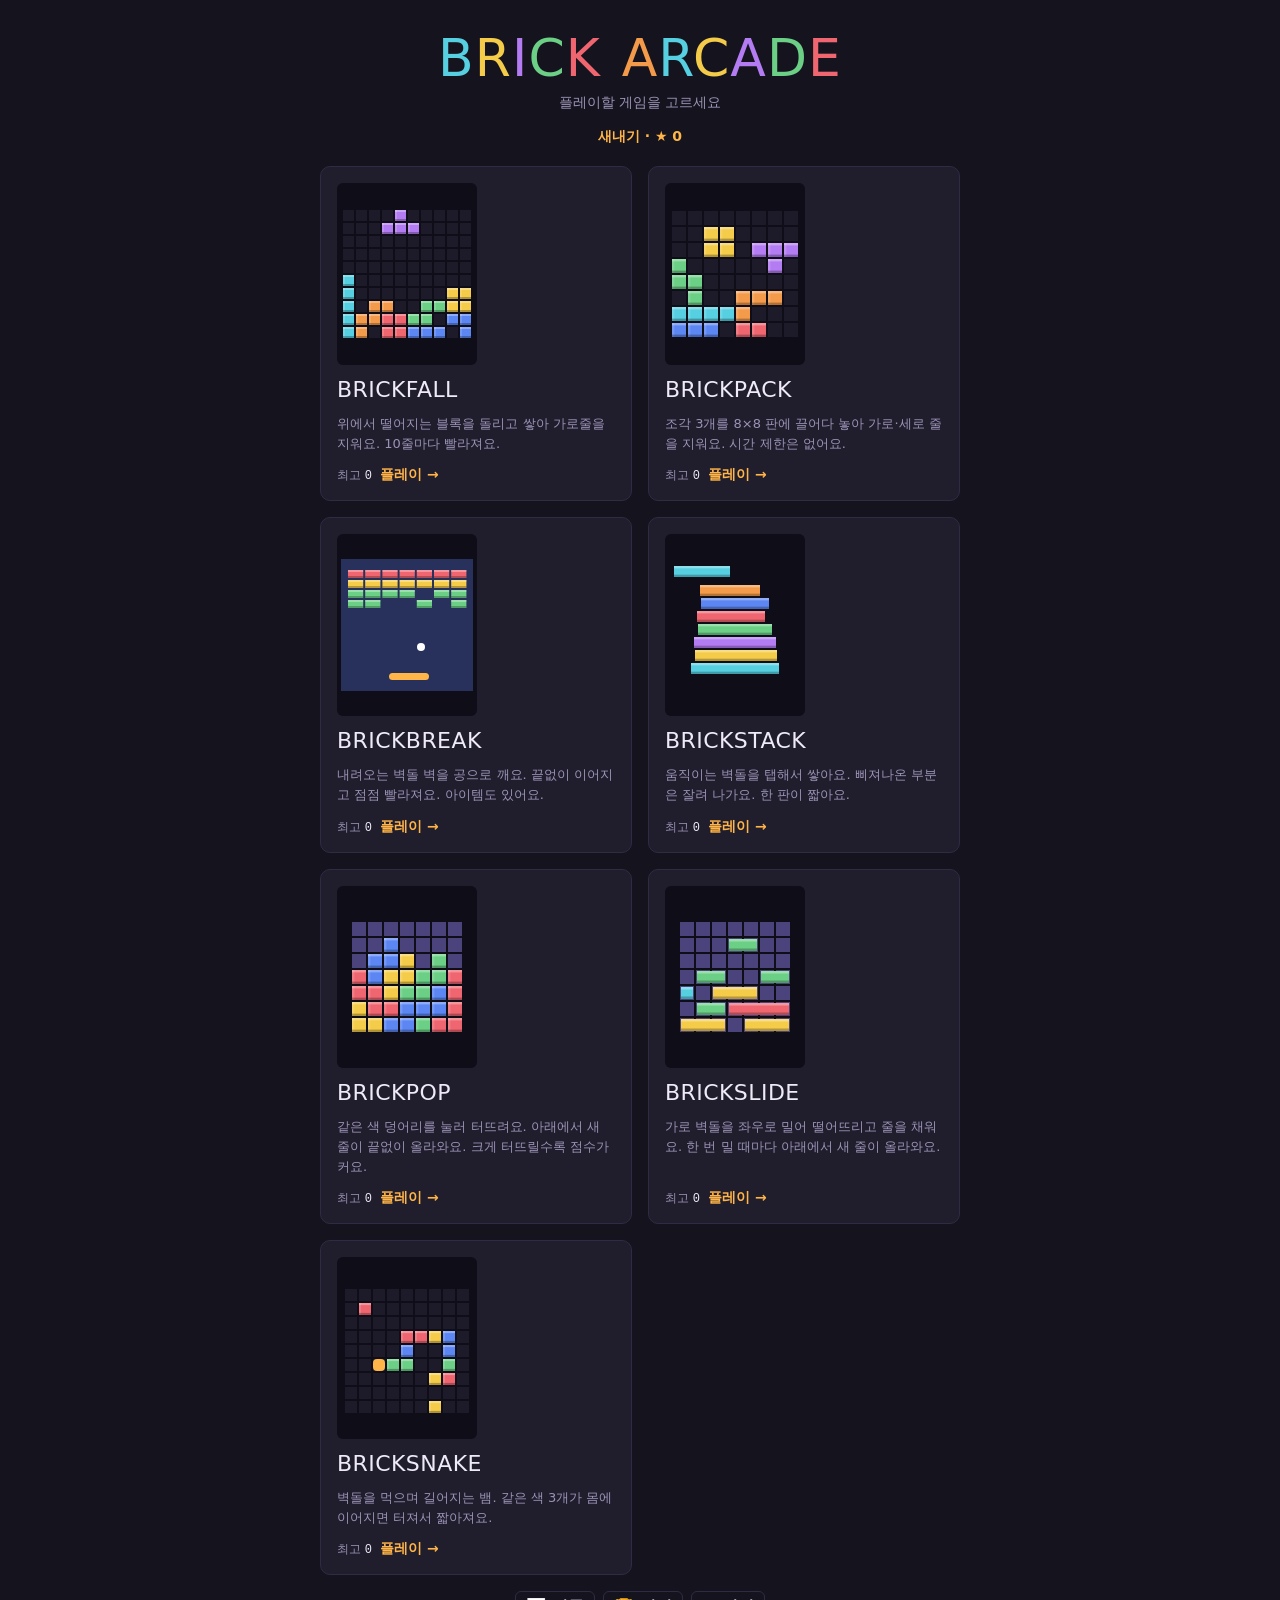
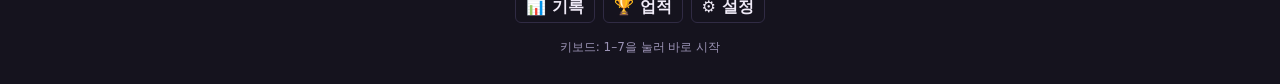
==== commit d9526210: "Add Bricksnake and cosmetic rewards for achievement stars - BRICKSNAKE: eaten bricks join the body i" ====
--- a/brick-arcade.html
+++ b/brick-arcade.html
@@ -98,7 +98,7 @@
 .keys dt{font-family:var(--mono);color:var(--ink);font-size:11px}
 .keys dd{margin:0}
 
-#board{display:block;width:min(calc(72vh / 2),320px);aspect-ratio:1/2;height:auto;background:var(--well);border:2px solid var(--line);border-radius:4px}
+#board{display:block;width:min(calc(72vh / 2),320px);aspect-ratio:1/2;height:auto;touch-action:none;user-select:none;-webkit-user-select:none;background:var(--well);border:2px solid var(--line);border-radius:4px}
 .overlay{position:absolute;inset:2px;display:flex;flex-direction:column;align-items:center;justify-content:center;gap:12px;text-align:center;background:var(--veil);border-radius:6px;padding:16px}
 .overlay h2{margin:0;font-family:var(--display);font-weight:400;font-size:26px;color:var(--ink)}
 .overlay p{margin:0;color:var(--muted);font-size:13px;line-height:1.5}
@@ -113,7 +113,7 @@
 .pad button:active{filter:brightness(1.35)}
 
 /* brickpack */
-body.pack,body.pop,body.sld{--bg:var(--pack-bg);--line:var(--pack-line);--muted:var(--pack-muted);--veil:var(--pack-veil)}
+body.pack,body.pop,body.sld,body.snk{--bg:var(--pack-bg);--line:var(--pack-line);--muted:var(--pack-muted);--veil:var(--pack-veil)}
 .pstats{display:flex;gap:28px;justify-content:center;align-items:flex-end}
 .pstats .stat{align-items:center}
 .combo{font-family:var(--display);font-size:15px;color:var(--accent-ink);min-width:7ch;text-align:center}
@@ -183,6 +183,23 @@
 .ach-toast-k{color:var(--muted);font-size:12px;font-weight:600}
 .ach-toast-s{color:var(--accent-ink);letter-spacing:1px}
 @media (prefers-reduced-motion:reduce){ .ach-toast{transition:none} }
+#snkCv{display:block;width:min(100%,420px,calc(100vh - 260px));aspect-ratio:1;height:auto;border-radius:8px;touch-action:none;user-select:none;-webkit-user-select:none}
+.npad{display:none;grid-template-columns:repeat(3,64px);gap:8px;justify-content:center;touch-action:none;user-select:none;-webkit-user-select:none}
+.npad button{font:600 20px var(--body);color:var(--ink);background:var(--panel);border:1px solid var(--line);border-radius:8px;height:52px;cursor:pointer;touch-action:none}
+.npad button:active{filter:brightness(1.35)}
+@media (hover:none),(pointer:coarse){ .npad{display:grid} }
+.title-line{margin:6px 0 0;text-align:center;font-weight:600;font-size:14px;color:var(--accent-ink)}
+.rewards{width:min(100%,980px);background:var(--panel);border:1px solid var(--line);border-radius:10px;padding:14px;display:flex;flex-direction:column;gap:12px}
+.rewards h3{margin:0;font-family:var(--display);font-weight:400;font-size:17px}
+.rw-group{display:flex;flex-direction:column;gap:6px}
+.rw-group .label{font-size:12px;color:var(--muted);font-weight:600}
+.rw-row{display:flex;flex-wrap:wrap;gap:6px}
+.rw{display:inline-flex;align-items:center;gap:6px;font:600 13px var(--body);color:var(--ink);background:var(--bg);border:1px solid var(--line);border-radius:999px;padding:7px 12px;cursor:pointer}
+.rw[aria-pressed="true"]{background:var(--accent);color:#1b1608;border-color:transparent}
+.rw:disabled{cursor:default;color:var(--muted)}
+.rw:focus-visible{outline:2px solid var(--ink);outline-offset:2px}
+.rw i{font-style:normal;display:inline-flex;gap:2px}
+.rw i b{width:9px;height:9px;border-radius:2px;display:inline-block}
 .modes{display:flex;flex-direction:column;gap:10px}
 .mode-btn{display:flex;flex-direction:column;align-items:flex-start;gap:4px;text-align:left;width:100%;padding:14px 16px;border-radius:10px;border:1px solid var(--line);background:var(--bg);color:var(--ink);font:400 14px var(--body);cursor:pointer}
 .mode-btn:hover{border-color:var(--accent)}
@@ -212,7 +229,8 @@
 .toast-x{background:transparent;border:0;color:var(--muted);font-size:16px;cursor:pointer;padding:6px 8px;border-radius:6px}
 .toast-x:focus-visible{outline:2px solid var(--ink)}
 
-@media (hover:none),(pointer:coarse),(max-width:640px){ .pad{display:grid} .keys-panel{display:none} }
+.touch-hint{display:none;margin-top:-4px}
+@media (hover:none),(pointer:coarse),(max-width:640px){ .pad{display:grid} .keys-panel{display:none} .touch-hint{display:block} }
 @media (max-width:640px){
   .game{grid-template-columns:72px auto 72px;gap:8px}
   .panel{padding:8px}
@@ -233,6 +251,7 @@
     <div class="menu-head">
       <h1 class="logo" aria-label="Brick Arcade"><span>B</span><span>R</span><span>I</span><span>C</span><span>K</span><i class="gap"></i><span>A</span><span>R</span><span>C</span><span>A</span><span>D</span><span>E</span></h1>
       <p class="tag">플레이할 게임을 고르세요</p>
+      <p class="title-line" id="mTitle"></p>
     </div>
     <div class="cards">
       <button class="card" type="button" id="goFall">
@@ -271,9 +290,15 @@
         <p>가로 벽돌을 좌우로 밀어 떨어뜨리고 줄을 채워요. 한 번 밀 때마다 아래에서 새 줄이 올라와요.</p>
         <div class="meta"><span>최고 <b id="mBestSld">0</b></span><span class="play">플레이 →</span></div>
       </button>
+      <button class="card" type="button" id="goSnk">
+        <div class="art"><canvas id="artSnk" width="140" height="140"></canvas></div>
+        <h2>BRICKSNAKE</h2>
+        <p>벽돌을 먹으며 길어지는 뱀. 같은 색 3개가 몸에 이어지면 터져서 짧아져요.</p>
+        <div class="meta"><span>최고 <b id="mBestSnk">0</b></span><span class="play">플레이 →</span></div>
+      </button>
     </div>
     <div class="menu-tools"><button class="gear" type="button" id="goStats">📊 기록</button><button class="gear" type="button" id="goAch">🏆 업적</button><button class="gear" type="button" data-settings>⚙ 설정</button></div>
-    <p class="menu-foot">키보드: 1–6을 눌러 바로 시작</p>
+    <p class="menu-foot">키보드: 1–7을 눌러 바로 시작</p>
   </section>
 
   <!-- ============ BRICKFALL ============ -->
@@ -324,6 +349,7 @@
       <button type="button" data-act="right" aria-label="오른쪽">→</button>
       <button type="button" data-act="drop" class="go">드롭</button>
     </div>
+    <p class="hint touch-hint">판을 좌우로 밀면 이동, 탭하면 회전. 아래로 끌면 천천히, 빠르게 쓸어내리면 바로 떨어지고, 위로 쓸면 홀드예요.</p>
   </section>
 
   <!-- ============ BRICKPACK ============ -->
@@ -466,6 +492,7 @@
     <div class="bar"><button class="back" type="button" data-nav="menu">← 메뉴</button><span class="bar-r"><span class="gname">업적</span></span></div>
     <p class="ach-sum" id="achSum"></p>
     <p class="note ach-legend">★ 처음 해 볼 만한 것 · ★★ 연습이 필요한 것 · ★★★ 실력과 운이 함께 필요한 것</p>
+    <div class="rewards" id="rewards"></div>
     <div class="ach-list" id="achList"></div>
   </section>
   <div class="ach-toast" id="achToast" hidden role="status" aria-live="polite">
@@ -499,6 +526,33 @@
     <button class="btn" id="updBtn" type="button">새로고침</button>
     <button class="toast-x" id="updLater" type="button" aria-label="나중에">✕</button>
   </div>
+
+  <!-- ============ BRICKSNAKE ============ -->
+  <section class="screen" id="scrSnk" hidden>
+    <div class="bar"><button class="back" type="button" data-nav="menu">← 메뉴</button><span class="bar-r"><span class="gname">BRICKSNAKE</span><button class="gear" type="button" data-help aria-label="게임 방법">?</button><button class="gear" type="button" data-settings aria-label="설정">⚙</button></span></div>
+    <div class="hud">
+      <div class="stat score"><span class="label">점수</span><b id="nScore">0</b></div>
+      <div class="stat"><span class="label">길이</span><b id="nLen">3</b></div>
+      <div class="stat"><span class="label">최고</span><b id="nBest">0</b></div>
+    </div>
+    <div class="pwell">
+      <canvas id="snkCv" width="360" height="360" aria-label="Bricksnake 게임 보드"></canvas>
+      <div class="overlay" id="nOverlay" hidden>
+        <h2 id="nOvTitle">BRICKSNAKE</h2>
+        <p id="nOvText"></p>
+        <div class="big" id="nOvScore" hidden>0</div>
+        <div class="row">
+          <button class="btn" id="nOvBtn" type="button">시작</button>
+          <button class="btn ghost" type="button" data-nav="menu">메뉴</button>
+        </div>
+      </div>
+    </div>
+    <div class="npad" id="nPad">
+      <span></span><button type="button" data-dir="up" aria-label="위">↑</button><span></span>
+      <button type="button" data-dir="left" aria-label="왼쪽">←</button><button type="button" data-dir="down" aria-label="아래">↓</button><button type="button" data-dir="right" aria-label="오른쪽">→</button>
+    </div>
+    <p class="hint">방향키·WASD 또는 화면을 밀어서 방향을 바꿔요. 벽돌을 먹으면 그 색이 머리 뒤에 붙고, 같은 색 3개 이상이 이어지면 터져요. 벽·돌·자기 몸에 부딪히면 끝나요. P·Esc 일시정지.</p>
+  </section>
 
   <!-- ============ SETTINGS ============ -->
   <div class="sheet" id="settings" hidden role="dialog" aria-modal="true" aria-labelledby="setTitle">
@@ -594,6 +648,34 @@
   else if (kind === 'x') { c.moveTo(cx - r * .8, cy - r * .8); c.lineTo(cx + r * .8, cy + r * .8); c.moveTo(cx + r * .8, cy - r * .8); c.lineTo(cx - r * .8, cy + r * .8); c.stroke(); }
 }
 
+// ---- cosmetic rewards (unlocked with achievement stars; chosen on the achievements screen)
+// Games keep using the base colours in their state; only drawing goes through paint(), so saves,
+// colour-matching rules and the colour-blind marks are unaffected by the chosen look.
+const BASE7 = ['#56cfe1', '#f4cc4a', '#b47cf2', '#6ccf86', '#ef6670', '#5c86f2', '#f39b4a'];
+const PALETTES = {
+  base:   { name: '기본', stars: 0, cols: BASE7 },
+  pastel: { name: '파스텔', stars: 5, cols: ['#8fe3ef', '#f8e08c', '#cfa9f7', '#9fe0b0', '#f59aa2', '#93aef6', '#f7bd85'] },
+  neon:   { name: '네온', stars: 15, cols: ['#00e5ff', '#ffee00', '#c04dff', '#39ff7a', '#ff3b6b', '#3d6bff', '#ff8a1f'] },
+  jewel:  { name: '보석', stars: 30, cols: ['#1fa5b8', '#e0a800', '#8a3fd1', '#1f9e5a', '#c8284a', '#2b4fc7', '#d86a12'] },
+  retro:  { name: '레트로', stars: 50, cols: ['#6fb8b0', '#d8c060', '#9c7bb0', '#7fa860', '#c86a5a', '#6a80b0', '#c89050'] },
+};
+const SHAPES_LOOK = {
+  bevel: { name: '기본', stars: 0 }, round: { name: '둥근', stars: 10 },
+  pixel: { name: '픽셀', stars: 25 }, glass: { name: '유리', stars: 40 },
+};
+const TITLES = [
+  { stars: 0, name: '새내기' }, { stars: 10, name: '벽돌 견습생' }, { stars: 25, name: '벽돌 수집가' },
+  { stars: 45, name: '벽돌 장인' }, { stars: 70, name: '아케이드 고수' }, { stars: 100, name: '전설의 벽돌공' },
+  { stars: Infinity, name: '완벽주의자', all: true },
+];
+let PAINT = null, LOOK = 'bevel';
+function setLook(palette, shape) {
+  const p = PALETTES[palette] || PALETTES.base;
+  PAINT = palette && palette !== 'base' ? Object.fromEntries(BASE7.map((c, i) => [c, p.cols[i]])) : null;
+  LOOK = SHAPES_LOOK[shape] ? shape : 'bevel';
+}
+const paint = col => (PAINT && PAINT[col]) || col;
+
 function setupHiDPI(c, w, h, x) {
   const d = Math.min(window.devicePixelRatio || 1, 3);
   c.width = w * d; c.height = h * d; x.setTransform(d, 0, 0, d, 0, 0);
@@ -601,26 +683,56 @@
 function block(c, x, y, s, color, alpha = 1) {
   if (s <= 0) return;
   c.globalAlpha = alpha;
-  c.fillStyle = color; c.fillRect(x + 1, y + 1, s - 2, s - 2);
-  const e = Math.max(2, s * .15);
-  c.fillStyle = 'rgba(255,255,255,.30)'; c.fillRect(x + 1, y + 1, s - 2, e);
-  c.fillStyle = 'rgba(255,255,255,.14)'; c.fillRect(x + 1, y + 1, e, s - 2);
-  c.fillStyle = 'rgba(0,0,0,.28)'; c.fillRect(x + 1, y + s - 1 - e, s - 2, e);
+  if (LOOK !== 'bevel') drawLook(c, x, y, s, s, paint(color));
+  else {
+    c.fillStyle = paint(color); c.fillRect(x + 1, y + 1, s - 2, s - 2);
+    const e = Math.max(2, s * .15);
+    c.fillStyle = 'rgba(255,255,255,.30)'; c.fillRect(x + 1, y + 1, s - 2, e);
+    c.fillStyle = 'rgba(255,255,255,.14)'; c.fillRect(x + 1, y + 1, e, s - 2);
+    c.fillStyle = 'rgba(0,0,0,.28)'; c.fillRect(x + 1, y + s - 1 - e, s - 2, e);
+  }
   if (MARKS) drawMark(c, x, y, s, color);
   c.globalAlpha = 1;
 }
+// the unlockable block shapes; used by block() and bevelRect() (any width/height)
+function drawLook(c, x, y, w, h, col) {
+  const m = Math.min(w, h);
+  if (LOOK === 'round') {
+    const r = Math.max(2, m * .3);
+    c.fillStyle = col; c.beginPath();
+    if (c.roundRect) c.roundRect(x + 1.5, y + 1.5, w - 3, h - 3, r); else c.rect(x + 1.5, y + 1.5, w - 3, h - 3);
+    c.fill();
+    c.fillStyle = 'rgba(255,255,255,.35)'; c.beginPath();
+    c.ellipse(x + w * .36, y + h * .32, Math.max(1, w * .2), Math.max(1, h * .12), -0.4, 0, Math.PI * 2); c.fill();
+  } else if (LOOK === 'pixel') {
+    const p = Math.max(2, Math.round(m / 8));
+    c.fillStyle = 'rgba(0,0,0,.45)'; c.fillRect(x + 1, y + 1, w - 2, h - 2);
+    c.fillStyle = col; c.fillRect(x + 1 + p, y + 1 + p, w - 2 - 2 * p, h - 2 - 2 * p);
+    c.fillStyle = 'rgba(255,255,255,.55)'; c.fillRect(x + 1 + p, y + 1 + p, p, p); c.fillRect(x + 1 + 2 * p, y + 1 + p, p, p); c.fillRect(x + 1 + p, y + 1 + 2 * p, p, p);
+    c.fillStyle = 'rgba(0,0,0,.25)'; c.fillRect(x + w - 1 - 2 * p, y + h - 1 - 2 * p, p, p);
+  } else if (LOOK === 'glass') {
+    const a = c.globalAlpha;
+    c.globalAlpha = a * .78; c.fillStyle = col; c.fillRect(x + 1, y + 1, w - 2, h - 2);
+    c.globalAlpha = a;
+    const g = c.createLinearGradient(0, y, 0, y + h);
+    g.addColorStop(0, 'rgba(255,255,255,.55)'); g.addColorStop(.45, 'rgba(255,255,255,.12)'); g.addColorStop(.5, 'rgba(255,255,255,0)');
+    c.fillStyle = g; c.fillRect(x + 1, y + 1, w - 2, h - 2);
+    c.strokeStyle = 'rgba(255,255,255,.6)'; c.lineWidth = 1; c.strokeRect(x + 1.5, y + 1.5, w - 3, h - 3);
+  }
+}
 function rrect(c, x, y, w, h, r) {
   c.beginPath(); if (c.roundRect) c.roundRect(x, y, w, h, r); else c.rect(x, y, w, h); c.fill();
 }
 
 // ================= navigation =================
-const screens = { menu: $('scrMenu'), fall: $('scrFall'), pack: $('scrPack'), brk: $('scrBrk'), stk: $('scrStk'), pop: $('scrPop'), sld: $('scrSld'), stats: $('scrStats'), ach: $('scrAch') };
+const screens = { menu: $('scrMenu'), fall: $('scrFall'), pack: $('scrPack'), brk: $('scrBrk'), stk: $('scrStk'), pop: $('scrPop'), sld: $('scrSld'), stats: $('scrStats'), ach: $('scrAch'), snk: $('scrSnk') };
 let current = 'menu';
 function show(name, fromHash) {
   if (!screens[name]) name = 'menu';
   if (current === 'fall' && name !== 'fall' && S.mode === 'play') togglePause();
   if (current === 'brk' && name !== 'brk' && B.mode === 'play') brkPause();
   if (current === 'stk' && name !== 'stk') stkPause();
+  if (current === 'snk' && name !== 'snk') snkPause();
   for (const k in screens) screens[k].hidden = k !== name;
   current = name;
   document.body.classList.toggle('pack', name === 'pack');
@@ -628,6 +740,7 @@
   document.body.classList.toggle('stk', name === 'stk');
   document.body.classList.toggle('pop', name === 'pop');
   document.body.classList.toggle('sld', name === 'sld');
+  document.body.classList.toggle('snk', name === 'snk');
   if (name === 'menu') refreshMenu();
   if (name === 'stats') renderStats();
   if (name === 'ach') renderAch();
@@ -645,6 +758,7 @@
 $('goStk').addEventListener('click', () => goGame('stk'));
 $('goPop').addEventListener('click', () => goGame('pop'));
 $('goSld').addEventListener('click', () => goGame('sld'));
+$('goSnk').addEventListener('click', () => goGame('snk'));
 
 function refreshMenu() {
   const withStage = (v, g) => { const m = stageRec(g).max; return fmt(v) + (m ? ` · 스테이지 ${m}` : ''); };
@@ -653,6 +767,8 @@
   $('mBestBrk').textContent = withStage(bBest, 'brk');
   $('mBestStk').textContent = fmt(tBest);
   $('mBestPop').textContent = withStage(oBest, 'pop');
+  $('mBestSnk').textContent = fmt(nBest);
+  showTitle();
   $('mBestSld').textContent = fmt(lBest);
 }
 function drawArt(id, rows, cell) {
@@ -925,7 +1041,7 @@
   if (current === 'menu') {
     if (e.key === '1') goGame('fall'); else if (e.key === '2') goGame('pack');
     else if (e.key === '3') goGame('brk'); else if (e.key === '4') goGame('stk');
-    else if (e.key === '5') goGame('pop'); else if (e.key === '6') goGame('sld');
+    else if (e.key === '5') goGame('pop'); else if (e.key === '6') goGame('sld'); else if (e.key === '7') goGame('snk');
     return;
   }
   if (current !== 'fall') return;
@@ -946,6 +1062,49 @@
   b.addEventListener('pointerup', up); b.addEventListener('pointercancel', up); b.addEventListener('lostpointercapture', up);
   b.addEventListener('contextmenu', e => e.preventDefault());
 });
+
+// touch gestures on the board (phones): drag sideways to move one column per cell, drag down to soft-drop,
+// flick down to drop, flick up to hold, tap to rotate. The first ~12px decide the direction, so a sideways
+// drag never drops by accident. The mouse keeps using the keyboard; the on-screen buttons still work.
+let swipe = null;
+const SWIPE_LOCK = 12, FLICK_SPEED = .9, TAP_MS = 260;
+cv.addEventListener('pointerdown', e => {
+  if (e.pointerType === 'mouse' || current !== 'fall' || S.mode !== 'play' || swipe) return;
+  e.preventDefault();
+  try { cv.setPointerCapture(e.pointerId); } catch (_) {}
+  const cell = cv.getBoundingClientRect().width / COLS;
+  swipe = { id: e.pointerId, x0: e.clientX, y0: e.clientY, t0: performance.now(), cell, axis: null, cols: 0, rows: 0, lastY: e.clientY, lastT: performance.now(), vy: 0 };
+});
+cv.addEventListener('pointermove', e => {
+  const g = swipe; if (!g || e.pointerId !== g.id || S.mode !== 'play') return;
+  e.preventDefault();
+  const dx = e.clientX - g.x0, dy = e.clientY - g.y0, now = performance.now();
+  if (!g.axis && Math.max(Math.abs(dx), Math.abs(dy)) >= SWIPE_LOCK) g.axis = Math.abs(dx) > Math.abs(dy) ? 'x' : 'y';
+  if (g.axis === 'x') {
+    const want = Math.trunc(dx / (g.cell * .85));
+    while (g.cols < want) { move(1); g.cols++; }
+    while (g.cols > want) { move(-1); g.cols--; }
+  } else if (g.axis === 'y' && dy > 0) {
+    const want = Math.trunc(dy / g.cell);
+    while (g.rows < want && S.cur) { softDrop(); g.rows++; }
+  }
+  // speed over the last moment, for telling a flick from a slow drag
+  const dt = Math.max(1, now - g.lastT);
+  g.vy = .6 * g.vy + .4 * ((e.clientY - g.lastY) / dt);
+  g.lastY = e.clientY; g.lastT = now;
+});
+function endSwipe(e, cancel) {
+  const g = swipe; if (!g || e.pointerId !== g.id) return;
+  swipe = null;
+  if (cancel || S.mode !== 'play') return;
+  const dy = e.clientY - g.y0, dist = Math.hypot(e.clientX - g.x0, dy), dur = performance.now() - g.t0;
+  if (!g.axis && dist < SWIPE_LOCK && dur < TAP_MS) { rotate(1); return; }
+  if (g.axis !== 'y') return;
+  if (dy > g.cell * 1.5 && g.vy > FLICK_SPEED) hardDrop();
+  else if (dy < -g.cell * 1.5 && g.vy < -FLICK_SPEED * .7) holdPiece();
+}
+cv.addEventListener('pointerup', e => endSwipe(e, false));
+cv.addEventListener('pointercancel', e => endSwipe(e, true));
 
 function updateFall(dt) {
   if (S.mode !== 'play') return;
@@ -981,7 +1140,7 @@
   if (S.cur && S.mode !== 'over') {
     const { m, x, type } = S.cur; let gy = S.cur.y;
     while (!collide(m, x, gy + 1)) gy++;
-    ctx.strokeStyle = COLORS[type]; ctx.lineWidth = 2; ctx.globalAlpha = .55;
+    ctx.strokeStyle = paint(COLORS[type]); ctx.lineWidth = 2; ctx.globalAlpha = .55;
     for (let r = 0; r < m.length; r++) for (let c = 0; c < m.length; c++)
       if (m[r][c] && gy + r >= 0) ctx.strokeRect((x + c) * CELL + 3, (gy + r) * CELL + 3, CELL - 6, CELL - 6);
     ctx.globalAlpha = 1;
@@ -1289,7 +1448,8 @@
 // ================= shared helpers for the new games =================
 function bevelRect(c, x, y, w, h, color, alpha = 1) {
   c.globalAlpha = alpha;
-  c.fillStyle = color; c.fillRect(x + 1, y + 1, w - 2, h - 2);
+  if (LOOK !== 'bevel') { drawLook(c, x, y, w, h, paint(color)); c.globalAlpha = 1; return; }
+  c.fillStyle = paint(color); c.fillRect(x + 1, y + 1, w - 2, h - 2);
   const e = Math.max(2, Math.min(w, h) * .18);
   c.fillStyle = 'rgba(255,255,255,.32)'; c.fillRect(x + 1, y + 1, w - 2, e);
   c.fillStyle = 'rgba(0,0,0,.26)'; c.fillRect(x + 1, y + h - 1 - e, w - 2, e);
@@ -2257,17 +2417,241 @@
 }
 artPop(); artSld();
 
+// ================= BRICKSNAKE =================
+// A snake made of bricks. Each brick it eats joins the body (right behind the head) in that brick's colour.
+// Three or more of one colour in a row behind the head pop: the snake gets shorter and scores, and the
+// colours that close up can pop again (a chain). It speeds up as it eats; grey stones appear every 12 bricks.
+// Hitting the wall, a stone or itself ends the game.
+const NC = 18, NR = 18, NS = 20, NX = 0, NY = 0, NW = 360, NH = 360;
+const SNK_COLORS = ['#ef6670', '#f4cc4a', '#5c86f2', '#6ccf86'];
+const SNK_FOOD = 3, SNK_STONE_EVERY = 12, SNK_STONE = '#8a85a6';
+const snkStep = eaten => Math.max(70, 170 - eaten * 2);   // ms per move
+const snCv = $('snkCv'), snCtx = snCv.getContext('2d');
+setupHiDPI(snCv, NW, NH, snCtx);
+let nBest = load('bricksnake-best');
+let N = null;
+const DIRS = { up: [0, -1], down: [0, 1], left: [-1, 0], right: [1, 0] };
+
+function snkFresh() {
+  const y = Math.floor(NR / 2);
+  return { body: [[6, y], [5, y], [4, y]], cols: [null, '#6ccf86', '#5c86f2'], dir: 'right', queue: [], food: [], stones: [],
+    score: 0, eaten: 0, acc: 0, mode: 'ready', fx: [], texts: [], popped: 0, best: 0 };
+}
+const snkFree = (x, y) => !N.body.some(([a, b]) => a === x && b === y) && !N.food.some(f => f.x === x && f.y === y) && !N.stones.some(s => s.x === x && s.y === y);
+function snkSpot(awayFromHead) {
+  const [hx, hy] = N.body[0];
+  for (let t = 0; t < 400; t++) {
+    const x = Math.floor(Math.random() * NC), y = Math.floor(Math.random() * NR);
+    if (!snkFree(x, y)) continue;
+    if (awayFromHead && Math.abs(x - hx) + Math.abs(y - hy) < 5) continue;
+    return { x, y };
+  }
+  return null;
+}
+function snkFeed() {
+  while (N.food.length < SNK_FOOD) {
+    const p = snkSpot(false); if (!p) return;
+    N.food.push({ x: p.x, y: p.y, c: SNK_COLORS[Math.floor(Math.random() * SNK_COLORS.length)] });
+  }
+}
+function snkStart() {
+  N = snkFresh(); N.mode = 'play'; snkFeed();
+  $('nOverlay').hidden = true; snkStats(); snkSave();
+}
+function snkTurn(d) {
+  if (!N || (N.mode !== 'play' && N.mode !== 'pause')) return;
+  if (N.mode === 'pause') { N.mode = 'play'; snkOverlay(); }
+  const last = N.queue.length ? N.queue[N.queue.length - 1] : N.dir;
+  const [dx, dy] = DIRS[d], [lx, ly] = DIRS[last];
+  if (d === last || (dx === -lx && dy === -ly) || N.queue.length >= 2) return;
+  N.queue.push(d);
+}
+// pop runs of 3+ equal colours starting right behind the head; repeat while the closing-up colours match
+function snkPop() {
+  let chain = 0;
+  for (;;) {
+    const c = N.cols[1]; if (!c) break;
+    let n = 1; while (N.cols[1 + n] === c) n++;
+    if (n < 3) break;
+    chain++;
+    const pts = n * n * 10 * chain;
+    N.score += pts; N.popped += n;
+    // the colours leave from behind the head; the snake gets shorter at the tail so the body stays joined
+    const at = N.body.slice(1, 1 + n);
+    for (const [x, y] of at) N.fx.push({ x, y, c, t: performance.now() });
+    N.cols.splice(1, n);
+    N.body.splice(N.body.length - n, n);
+    N.texts.push({ text: chain > 1 ? `연쇄 ×${chain} +${fmt(pts)}` : `+${fmt(pts)}`, x: at[0][0], y: at[0][1], t: performance.now() });
+    sfx('clear', Math.min(5, n - 2 + chain));
+    achEv('snk', 'pop', { n, chain });
+  }
+}
+function snkStepOnce() {
+  if (N.queue.length) N.dir = N.queue.shift();
+  const [dx, dy] = DIRS[N.dir], [hx, hy] = N.body[0];
+  const nx = hx + dx, ny = hy + dy;
+  const fi = N.food.findIndex(f => f.x === nx && f.y === ny);
+  // the tail moves away this step unless we eat, so moving into the current tail cell is allowed
+  const hitsBody = N.body.slice(0, fi >= 0 ? N.body.length : N.body.length - 1).some(([a, b]) => a === nx && b === ny);
+  if (nx < 0 || ny < 0 || nx >= NC || ny >= NR || hitsBody || N.stones.some(s => s.x === nx && s.y === ny)) {
+    snkOver(nx < 0 || ny < 0 || nx >= NC || ny >= NR ? '벽에 부딪혔어요.' : hitsBody ? '자기 몸에 부딪혔어요.' : '돌에 부딪혔어요.');
+    return;
+  }
+  N.body.unshift([nx, ny]);
+  if (fi >= 0) {
+    const f = N.food.splice(fi, 1)[0];
+    N.cols.splice(1, 0, f.c);          // the new colour sits right behind the head
+    N.eaten++; N.score += 10;
+    sfx('place');
+    snkPop();
+    if (N.eaten % SNK_STONE_EVERY === 0) { const p = snkSpot(true); if (p) { N.stones.push(p); sfx('lock'); } }
+    snkFeed();
+    achEv('snk', 'eat', { eaten: N.eaten, length: N.body.length, score: N.score });
+    snkSave();
+  } else N.body.pop();
+  N.best = Math.max(N.best, N.body.length);
+  snkStats();
+}
+function snkOver(why) {
+  N.mode = 'over'; sfx('over'); dropKey(SNK_SAVE); recordGame('snk', N.score);
+  const rec = N.score > nBest;
+  if (rec) { nBest = N.score; save('bricksnake-best', nBest); }
+  $('nOvTitle').textContent = '게임 오버';
+  $('nOvText').textContent = `${why} 벽돌 ${N.eaten}개를 먹었어요.` + (rec && N.score > 0 ? ' 새 최고 기록입니다.' : '');
+  $('nOvScore').textContent = fmt(N.score); $('nOvScore').hidden = false;
+  $('nOvBtn').textContent = '다시 시작';
+  setTimeout(() => { if (N.mode === 'over') $('nOverlay').hidden = false; }, 600);
+  snkStats();
+}
+function snkPause() { if (N && N.mode === 'play') { N.mode = 'pause'; snkOverlay(); snkSave(); } }
+function snkOverlay() {
+  const o = $('nOverlay');
+  if (N.mode === 'play') { o.hidden = true; return; }
+  if (N.mode === 'over') return;
+  o.hidden = false; $('nOvScore').hidden = true;
+  if (N.mode === 'ready') {
+    $('nOvTitle').textContent = 'BRICKSNAKE';
+    $('nOvText').innerHTML = '벽돌을 먹으면 그 색이 머리 뒤에 붙어요.<br>같은 색 3개가 이어지면 터지고 몸이 짧아져요.';
+    $('nOvBtn').textContent = '시작';
+  } else {
+    $('nOvTitle').textContent = '일시정지';
+    $('nOvText').textContent = '방향키나 스와이프로 바로 계속해요.';
+    $('nOvBtn').textContent = '계속';
+  }
+}
+$('nOvBtn').addEventListener('click', () => { if (N.mode === 'pause') { N.mode = 'play'; snkOverlay(); } else snkStart(); });
+function snkStats() { setText('nScore', N.score); setText('nLen', N.body.length); setText('nBest', Math.max(nBest, N.score)); }
+
+// saved after every brick and on pause; comes back paused
+const SNK_SAVE = 'bricksnake-save';
+function snkSave() {
+  if (N.mode !== 'play' && N.mode !== 'pause') { dropKey(SNK_SAVE); return; }
+  saveJSON(SNK_SAVE, { body: N.body, cols: N.cols, dir: N.dir, food: N.food, stones: N.stones, score: N.score, eaten: N.eaten, popped: N.popped, best: N.best });
+}
+function snkResume() {
+  const s = loadJSON(SNK_SAVE);
+  if (!s || !Array.isArray(s.body) || !s.body.length || !Array.isArray(s.cols) || s.cols.length !== s.body.length) return false;
+  N = Object.assign(snkFresh(), s, { mode: 'pause', queue: [], acc: 0, fx: [], texts: [] });
+  return true;
+}
+
+function updateSnk(dt) {
+  if (!N || N.mode !== 'play') return;
+  N.acc += dt;
+  const step = snkStep(N.eaten);
+  while (N.acc >= step && N.mode === 'play') { N.acc -= step; snkStepOnce(); }
+}
+function drawSnk(now) {
+  const c = snCtx;
+  c.fillStyle = PWELL; c.fillRect(0, 0, NW, NH);
+  c.fillStyle = PEMPTY;
+  for (let x = 0; x < NC; x++) for (let y = 0; y < NR; y++) if ((x + y) % 2 === 0) c.fillRect(NX + x * NS, NY + y * NS, NS, NS);
+  for (const s of N.stones) bevelRect(c, s.x * NS, s.y * NS, NS, NS, SNK_STONE);
+  // food bobs a little so it reads as "to eat"
+  for (const f of N.food) { const b = Math.sin(now / 220 + f.x) * 1.5; block(c, f.x * NS + 2, f.y * NS + 2 + b, NS - 4, f.c); }
+  // body: tail first so the head is on top
+  for (let i = N.body.length - 1; i >= 1; i--) { const [x, y] = N.body[i]; block(c, x * NS, y * NS, NS, N.cols[i] || '#9a97b8'); }
+  const [hx, hy] = N.body[0];
+  c.fillStyle = tok('--accent', '#ffb547');
+  rrect(c, hx * NS + 1, hy * NS + 1, NS - 2, NS - 2, 6);
+  // eyes look where we are going
+  const [dx, dy] = DIRS[N.dir];
+  c.fillStyle = '#1b1608';
+  for (const k of [-1, 1]) {
+    const ex = hx * NS + NS / 2 + dx * 4 + (dy ? k * 4 : 0), ey = hy * NS + NS / 2 + dy * 4 + (dx ? k * 4 : 0);
+    c.beginPath(); c.arc(ex, ey, 2, 0, Math.PI * 2); c.fill();
+  }
+  N.fx = N.fx.filter(f => now - f.t < 300);
+  for (const f of N.fx) { const q = (now - f.t) / 300, s = NS * (1 - q); block(c, f.x * NS + (NS - s) / 2, f.y * NS + (NS - s) / 2, s, q < .2 ? '#ffffff' : f.c, 1 - q * .7); }
+  N.texts = N.texts.filter(t => now - t.t < 900);
+  c.textAlign = 'center'; c.textBaseline = 'middle'; c.font = '18px Bungee, "IBM Plex Sans KR", Impact, sans-serif';
+  for (const t of N.texts) {
+    const q = (now - t.t) / 900, x = Math.min(NW - 60, Math.max(60, t.x * NS + NS / 2)), y = t.y * NS - 10 - 24 * q;
+    c.globalAlpha = 1 - q * q; c.lineWidth = 4; c.strokeStyle = PWELL; c.strokeText(t.text, x, y);
+    c.fillStyle = tok('--ink', '#ffffff'); c.fillText(t.text, x, y);
+  }
+  c.globalAlpha = 1;
+}
+
+// keyboard: arrows or WASD; Space/Enter starts; P/Esc pauses
+addEventListener('keydown', e => {
+  if (current !== 'snk') return;
+  const map = { ArrowUp: 'up', KeyW: 'up', ArrowDown: 'down', KeyS: 'down', ArrowLeft: 'left', KeyA: 'left', ArrowRight: 'right', KeyD: 'right' };
+  if (map[e.code]) { e.preventDefault(); if (N.mode === 'ready' || N.mode === 'over') { if (N.mode === 'ready') snkStart(); } snkTurn(map[e.code]); }
+  else if (e.code === 'Space' || e.code === 'Enter') { e.preventDefault(); if (e.repeat) return; if (N.mode === 'pause') { N.mode = 'play'; snkOverlay(); } else if (N.mode !== 'play') snkStart(); }
+  else if (e.code === 'KeyP' || e.code === 'Escape') { e.preventDefault(); if (N.mode === 'play') snkPause(); else if (N.mode === 'pause') { N.mode = 'play'; snkOverlay(); } }
+});
+// touch: swipe anywhere on the board (one turn per swipe); the pad buttons below do the same
+let nSwipe = null;
+snCv.addEventListener('pointerdown', e => {
+  e.preventDefault();
+  if (N.mode === 'ready') snkStart();
+  nSwipe = { id: e.pointerId, x: e.clientX, y: e.clientY, done: false };
+  try { snCv.setPointerCapture(e.pointerId); } catch (_) {}
+});
+snCv.addEventListener('pointermove', e => {
+  const g = nSwipe; if (!g || g.id !== e.pointerId || g.done) return;
+  const dx = e.clientX - g.x, dy = e.clientY - g.y;
+  if (Math.max(Math.abs(dx), Math.abs(dy)) < 18) return;
+  snkTurn(Math.abs(dx) > Math.abs(dy) ? (dx > 0 ? 'right' : 'left') : (dy > 0 ? 'down' : 'up'));
+  // keep following the finger: a long drag that bends becomes the next turn
+  g.x = e.clientX; g.y = e.clientY;
+});
+const nUp = e => { if (nSwipe && nSwipe.id === e.pointerId) nSwipe = null; };
+snCv.addEventListener('pointerup', nUp); snCv.addEventListener('pointercancel', nUp);
+snCv.addEventListener('contextmenu', e => e.preventDefault());
+document.querySelectorAll('#nPad button').forEach(b => b.addEventListener('pointerdown', e => {
+  e.preventDefault(); if (N.mode === 'ready') snkStart(); snkTurn(b.dataset.dir);
+}));
+addEventListener('blur', () => { if (current === 'snk') snkPause(); });
+document.addEventListener('visibilitychange', () => { if (document.hidden && current === 'snk') snkPause(); });
+
+function artSnk() {
+  const c = $('artSnk'), x = c.getContext('2d');
+  setupHiDPI(c, 140, 140, x);
+  const path = [[2, 5], [3, 5], [4, 5], [4, 4], [4, 3], [5, 3], [6, 3], [7, 3], [7, 4], [7, 5], [7, 6], [6, 6]];
+  const cols = ['#6ccf86', '#6ccf86', '#5c86f2', '#ef6670', '#ef6670', '#f4cc4a', '#5c86f2', '#5c86f2', '#6ccf86', '#ef6670', '#f4cc4a'];
+  const s = 14, ox = 7, oy = 10;
+  for (let i = 0; i < 9; i++) for (let j = 0; j < 9; j++) { x.fillStyle = EMPTY; x.fillRect(ox + i * s + 1, oy + j * s + 1, s - 2, s - 2); }
+  path.slice(1).forEach(([px, py], i) => block(x, ox + px * s, oy + py * s, s, cols[i]));
+  x.fillStyle = tok('--accent', '#ffb547'); rrect(x, ox + path[0][0] * s + 1, oy + path[0][1] * s + 1, s - 2, s - 2, 4);
+  block(x, ox + 1 * s, oy + 1 * s, s, '#ef6670'); block(x, ox + 6 * s, oy + 8 * s, s, '#f4cc4a');
+}
+artSnk();
+if (!snkResume()) N = snkFresh();
+snkOverlay(); snkStats();
 // ================= settings: theme + volume =================
-let settings = { skin: 'dark', vol: 70, vibe: true, marks: false };
+let settings = { skin: 'dark', vol: 70, vibe: true, marks: false, palette: 'base', shape: 'bevel', title: '' };
 try { Object.assign(settings, JSON.parse(localStorage.getItem('brick-settings') || '{}')); } catch (e) {}
 MARKS = !!settings.marks;
+setLook(settings.palette, settings.shape);
 const saveSettings = () => { try { localStorage.setItem('brick-settings', JSON.stringify(settings)); } catch (e) {} };
 
 function refreshTheme() {
   WELL = tok('--well', '#0f0d17'); GRID = tok('--line', '#302b44'); EMPTY = tok('--cell', '#1d1a2a');
   PWELL = tok('--pack-well', '#363162'); PEMPTY = tok('--pack-cell', '#4a437c');
   BFIELD = tok('--brk-field', '#27315c');
-  artFP(); artBrk(); artStk(); artPop(); artSld();
+  artFP(); artBrk(); artStk(); artPop(); artSld(); artSnk();
   const m = document.querySelector('meta[name="theme-color"]');
   if (m) m.setAttribute('content', tok('--bg', '#15131e'));
 }
@@ -2353,6 +2737,7 @@
   if (current === 'fall' && S.mode === 'play') togglePause();
   if (current === 'brk' && B.mode === 'play') brkPause();
   if (current === 'stk') stkPause();
+  if (current === 'snk') snkPause();
   sheetOpener = btn || null;
   syncSettingsUI(); sheet.hidden = false;
   const on = document.querySelector('input[name="skin"]:checked'); if (on) on.focus();
@@ -2400,6 +2785,7 @@
   { id: 'pop', name: 'BRICKPOP', best: () => oBest, unit: '' },
   { id: 'pop-stage', name: 'BRICKPOP · 스테이지', best: () => stageRec('pop').best, stage: 'pop', unit: '' },
   { id: 'sld', name: 'BRICKSLIDE', best: () => lBest, unit: '' },
+  { id: 'snk', name: 'BRICKSNAKE', best: () => nBest, unit: '' },
 ];
 const STATS_KEY = 'brick-stats';
 
@@ -2494,7 +2880,7 @@
 const INTRO = {
   fall: ['떨어지는 블록을 옮기고 돌려서 가로줄을 꽉 채우면 줄이 지워져요.',
     '키보드: ← → 이동, ↑ 회전, ↓ 천천히 내리기, Space 바로 떨어뜨리기, C 보관, P 일시정지.',
-    '휴대폰: 화면 아래 버튼으로 조작해요.', '10줄마다 레벨이 오르고 빨라져요. 블록이 맨 위에 닿으면 끝나요.'],
+    '휴대폰: 판을 좌우로 밀면 이동, 탭하면 회전, 아래로 빠르게 쓸면 바로 떨어지고 위로 쓸면 보관해요. 아래 버튼도 그대로 쓸 수 있어요.', '10줄마다 레벨이 오르고 빨라져요. 블록이 맨 위에 닿으면 끝나요.'],
   pack: ['아래 조각 3개를 끌어서 8×8 판에 놓아요. 조각은 돌릴 수 없어요.',
     '가로줄이나 세로줄을 꽉 채우면 지워지고, 여러 줄을 한 번에 지우거나 연달아 지우면 점수가 커져요.',
     '어떤 조각도 놓을 수 없으면 끝나요. 시간 제한은 없어요.', '오늘의 판은 하루 동안 모두에게 같은 조각이 나와요.'],
@@ -2510,6 +2896,10 @@
     '가로줄을 꽉 채우면 지워지고, 연달아 지우면 점수가 커져요.',
     '한 번 옮길 때마다 아래에서 새 줄이 올라와요. 벽돌이 맨 위를 넘으면 끝나요.'],
 };
+INTRO.snk = ['방향키나 WASD, 또는 화면을 밀어서 뱀의 방향을 바꿔요. 휴대폰에서는 아래 화살표 버튼도 쓸 수 있어요.',
+  '벽돌을 먹으면 그 색이 머리 바로 뒤에 붙어요. 같은 색 3개 이상이 이어지면 터지면서 몸이 짧아지고, 많이 이을수록 점수가 커요.',
+  '터진 뒤 맞닿은 색이 또 3개 이상이면 연쇄로 터져요. 먹을수록 빨라지고, 12개마다 회색 돌이 생겨요.',
+  '벽, 돌, 자기 몸에 부딪히면 끝나요.'];
 const INTRO_KEY = 'brick-intro-seen';
 const intro = $('intro');
 let introOpener = null;
@@ -2517,6 +2907,7 @@
   if (current === 'fall' && S.mode === 'play') togglePause();
   if (current === 'brk' && B.mode === 'play') brkPause();
   if (current === 'stk') stkPause();
+  if (current === 'snk') snkPause();
 }
 function openIntro(id, btn) {
   let lines = INTRO[id]; if (!lines) return;
@@ -2654,6 +3045,16 @@
   { id: 'sld-three', g: 'sld', s: 3, t: '한 번에 3줄', d: '한 번에 3줄 이상을 지워요.', ev: 'clear', ok: x => x.rows >= 3 },
   { id: 'sld-100', g: 'sld', s: 3, t: '한 판에 100줄', d: '한 판에 줄 100개를 지워요.', ev: 'clear', ok: x => x.lines >= 100 },
   { id: 'sld-chain5', g: 'sld', s: 3, t: '연쇄 ×5', d: '연쇄를 5번 이어가요.', ev: 'clear', ok: x => x.chain >= 5 },
+  // BRICKSNAKE
+  { id: 'snk-10', g: 'snk', s: 1, t: '벽돌 10개', d: '한 판에 벽돌 10개를 먹어요.', ev: 'eat', ok: x => x.eaten >= 10 },
+  { id: 'snk-pop', g: 'snk', s: 1, t: '첫 터뜨리기', d: '같은 색 3개를 이어 터뜨려요.', ev: 'pop', ok: x => x.n >= 3 },
+  { id: 'snk-500', g: 'snk', s: 1, t: '500점', d: '한 판에 500점을 넘겨요.', ev: 'eat', ok: x => x.score >= 500 },
+  { id: 'snk-len20', g: 'snk', s: 2, t: '길이 20', d: '뱀의 길이를 20칸까지 늘려요.', ev: 'eat', ok: x => x.length >= 20 },
+  { id: 'snk-chain2', g: 'snk', s: 2, t: '연쇄 ×2', d: '터진 뒤 맞닿은 색으로 한 번 더 터뜨려요.', ev: 'pop', ok: x => x.chain >= 2 },
+  { id: 'snk-50', g: 'snk', s: 2, t: '벽돌 50개', d: '한 판에 벽돌 50개를 먹어요.', ev: 'eat', ok: x => x.eaten >= 50 },
+  { id: 'snk-120', g: 'snk', s: 3, t: '벽돌 120개', d: '한 판에 벽돌 120개를 먹어요. 아주 빨라져요.', ev: 'eat', ok: x => x.eaten >= 120 },
+  { id: 'snk-pop5', g: 'snk', s: 3, t: '5개 한 번에', d: '같은 색 5개 이상을 한 번에 터뜨려요.', ev: 'pop', ok: x => x.n >= 5 },
+  { id: 'snk-chain3', g: 'snk', s: 3, t: '연쇄 ×3', d: '연쇄를 3번 이어가요.', ev: 'pop', ok: x => x.chain >= 3 },
 ];
 const ACH_KEY = 'brick-ach';
 const achGot = () => loadJSON(ACH_KEY) || {};
@@ -2683,8 +3084,48 @@
   setTimeout(() => { el.classList.add('out'); setTimeout(() => { el.hidden = true; achNext(); }, 250); }, 2400);
 }
 
-const GAME_NAMES = { fall: 'BRICKFALL', pack: 'BRICKPACK', brk: 'BRICKBREAK', stk: 'BRICKSTACK', pop: 'BRICKPOP', sld: 'BRICKSLIDE' };
+const GAME_NAMES = { fall: 'BRICKFALL', pack: 'BRICKPACK', brk: 'BRICKBREAK', stk: 'BRICKSTACK', pop: 'BRICKPOP', sld: 'BRICKSLIDE', snk: 'BRICKSNAKE' };
+const achStars = (got = achGot()) => ACH.filter(a => got[a.id]).reduce((n, a) => n + a.s, 0);
+const achAll = (got = achGot()) => ACH.every(a => got[a.id]);
+const titleOpen = (ti, stars, all) => ti.all ? all : stars >= ti.stars;
+// the title shown on the menu: the one picked on the achievements screen, else the best one unlocked
+function currentTitle() {
+  const got = achGot(), stars = achStars(got), all = achAll(got);
+  const open = TITLES.filter(ti => titleOpen(ti, stars, all));
+  return open.find(ti => ti.name === settings.title) || open[open.length - 1];
+}
+function showTitle() { const ti = currentTitle(); $('mTitle').textContent = `${ti.name} · ★ ${achStars()}`; }
+function renderRewards() {
+  const got = achGot(), stars = achStars(got), all = achAll(got), box = $('rewards');
+  box.textContent = '';
+  const h = document.createElement('h3'); h.textContent = '보상'; box.append(h);
+  const p = document.createElement('p'); p.className = 'note';
+  p.textContent = '업적으로 모은 별이 많을수록 더 많은 꾸미기가 열려요. 게임 규칙에는 영향이 없어요.'; box.append(p);
+  const group = (label, items, isOn, pick) => {
+    const g = document.createElement('div'); g.className = 'rw-group';
+    const l = document.createElement('span'); l.className = 'label'; l.textContent = label; g.append(l);
+    const row = document.createElement('div'); row.className = 'rw-row';
+    for (const it of items) {
+      const b = document.createElement('button'); b.type = 'button'; b.className = 'rw';
+      const open = it.open;
+      b.disabled = !open; b.setAttribute('aria-pressed', String(open && isOn(it)));
+      if (it.swatch) { const i = document.createElement('i'); for (const col of it.swatch) { const s = document.createElement('b'); s.style.background = col; i.append(s); } b.append(i); }
+      b.append(open ? it.name : `${it.name} · ★${it.need} 필요`);
+      if (open) b.addEventListener('click', () => { pick(it); renderRewards(); });
+      row.append(b);
+    }
+    g.append(row); box.append(g);
+  };
+  group('블록 색', Object.entries(PALETTES).map(([k, v]) => ({ key: k, name: v.name, need: v.stars, open: stars >= v.stars, swatch: [v.cols[4], v.cols[1], v.cols[5], v.cols[3]] })),
+    it => (settings.palette || 'base') === it.key, it => { settings.palette = it.key; saveSettings(); setLook(settings.palette, settings.shape); refreshTheme(); });
+  group('블록 모양', Object.entries(SHAPES_LOOK).map(([k, v]) => ({ key: k, name: v.name, need: v.stars, open: stars >= v.stars })),
+    it => (settings.shape || 'bevel') === it.key, it => { settings.shape = it.key; saveSettings(); setLook(settings.palette, settings.shape); refreshTheme(); });
+  const cur = currentTitle();
+  group('칭호', TITLES.map(ti => ({ key: ti.name, name: ti.name, need: ti.all ? '전부' : ti.stars, open: titleOpen(ti, stars, all) })),
+    it => cur.name === it.key, it => { settings.title = it.key; saveSettings(); });
+}
 function renderAch() {
+  renderRewards();
   const got = achGot(), list = $('achList');
   const total = ACH.length, have = ACH.filter(a => got[a.id]).length;
   const starsHave = ACH.filter(a => got[a.id]).reduce((n, a) => n + a.s, 0), starsAll = ACH.reduce((n, a) => n + a.s, 0);
@@ -2724,6 +3165,7 @@
   else if (current === 'stk') { updateStk(dt); drawStk(t); }
   else if (current === 'pop') { updatePop(dt); drawPop(t); }
   else if (current === 'sld') { updateSld(dt); drawSld(t); }
+  else if (current === 'snk') { updateSnk(dt); drawSnk(t); }
   requestAnimationFrame(frame);
 }
 function boot(data) {
